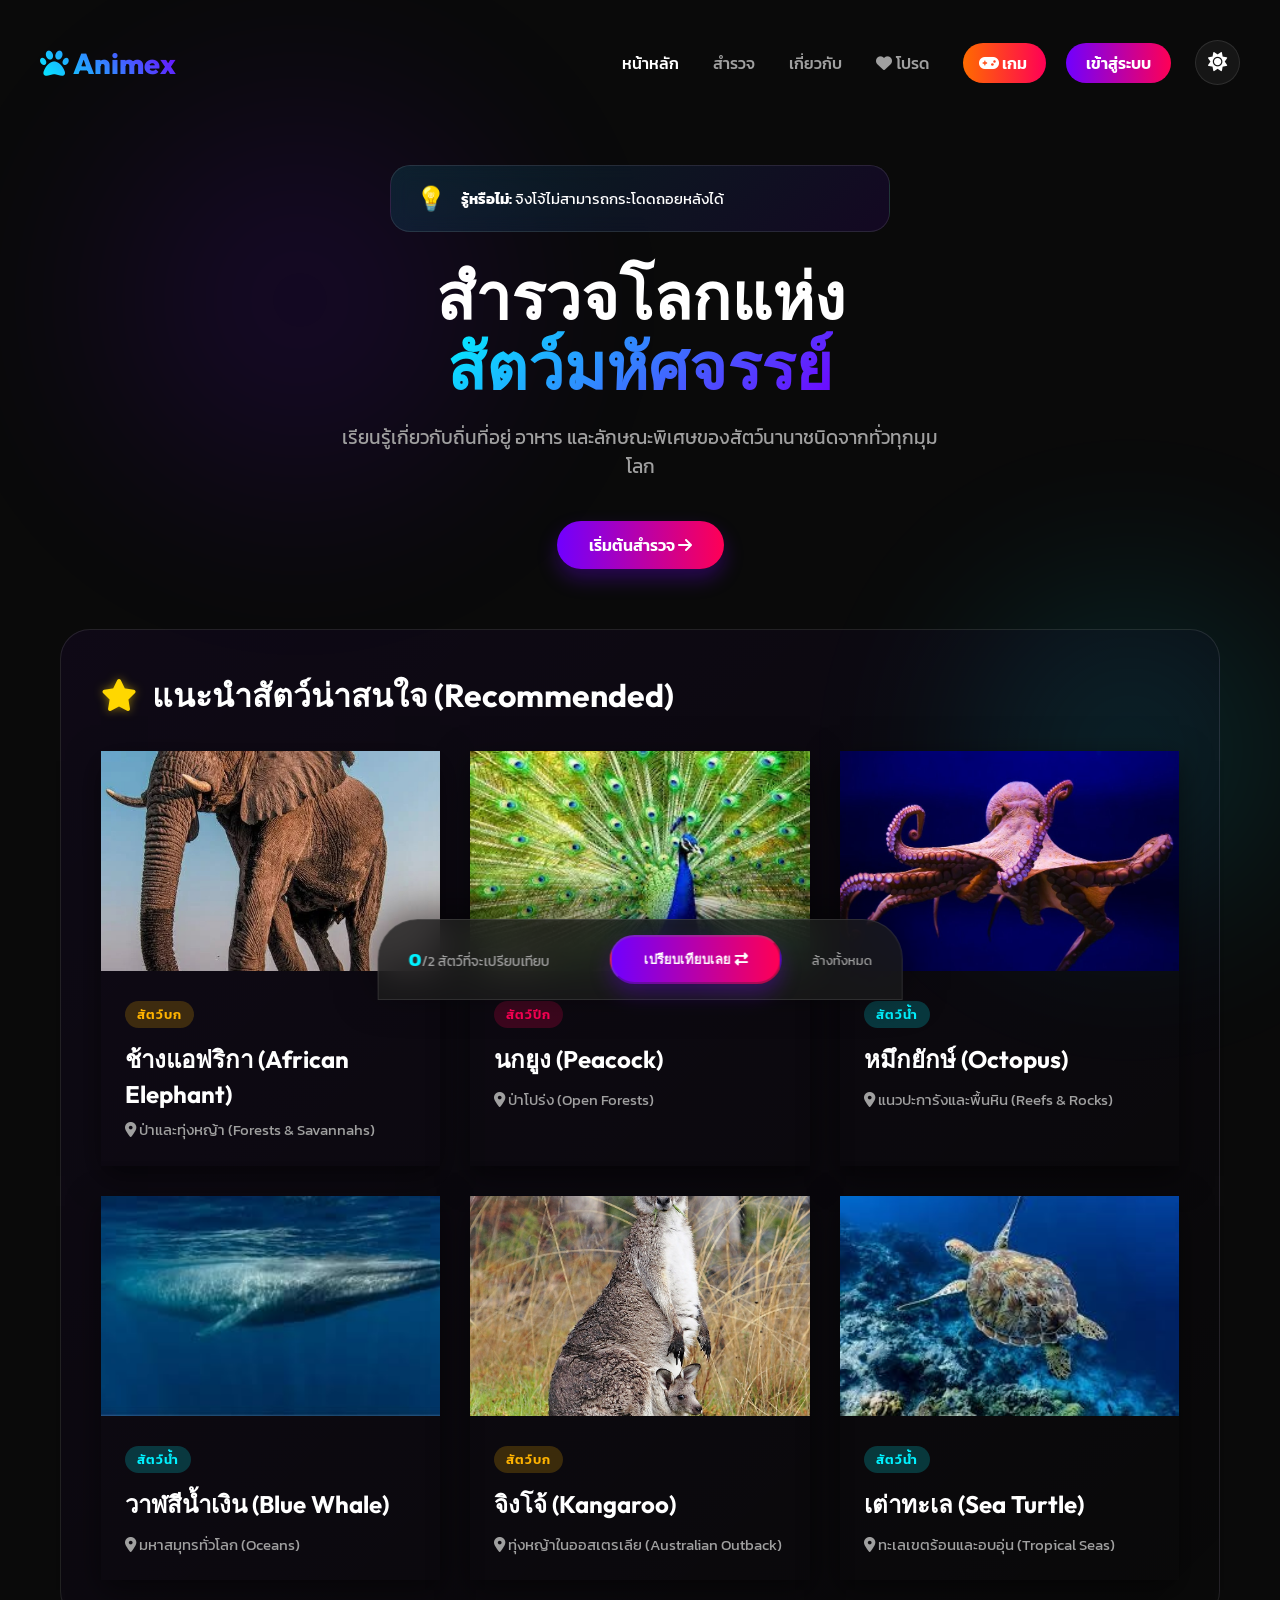
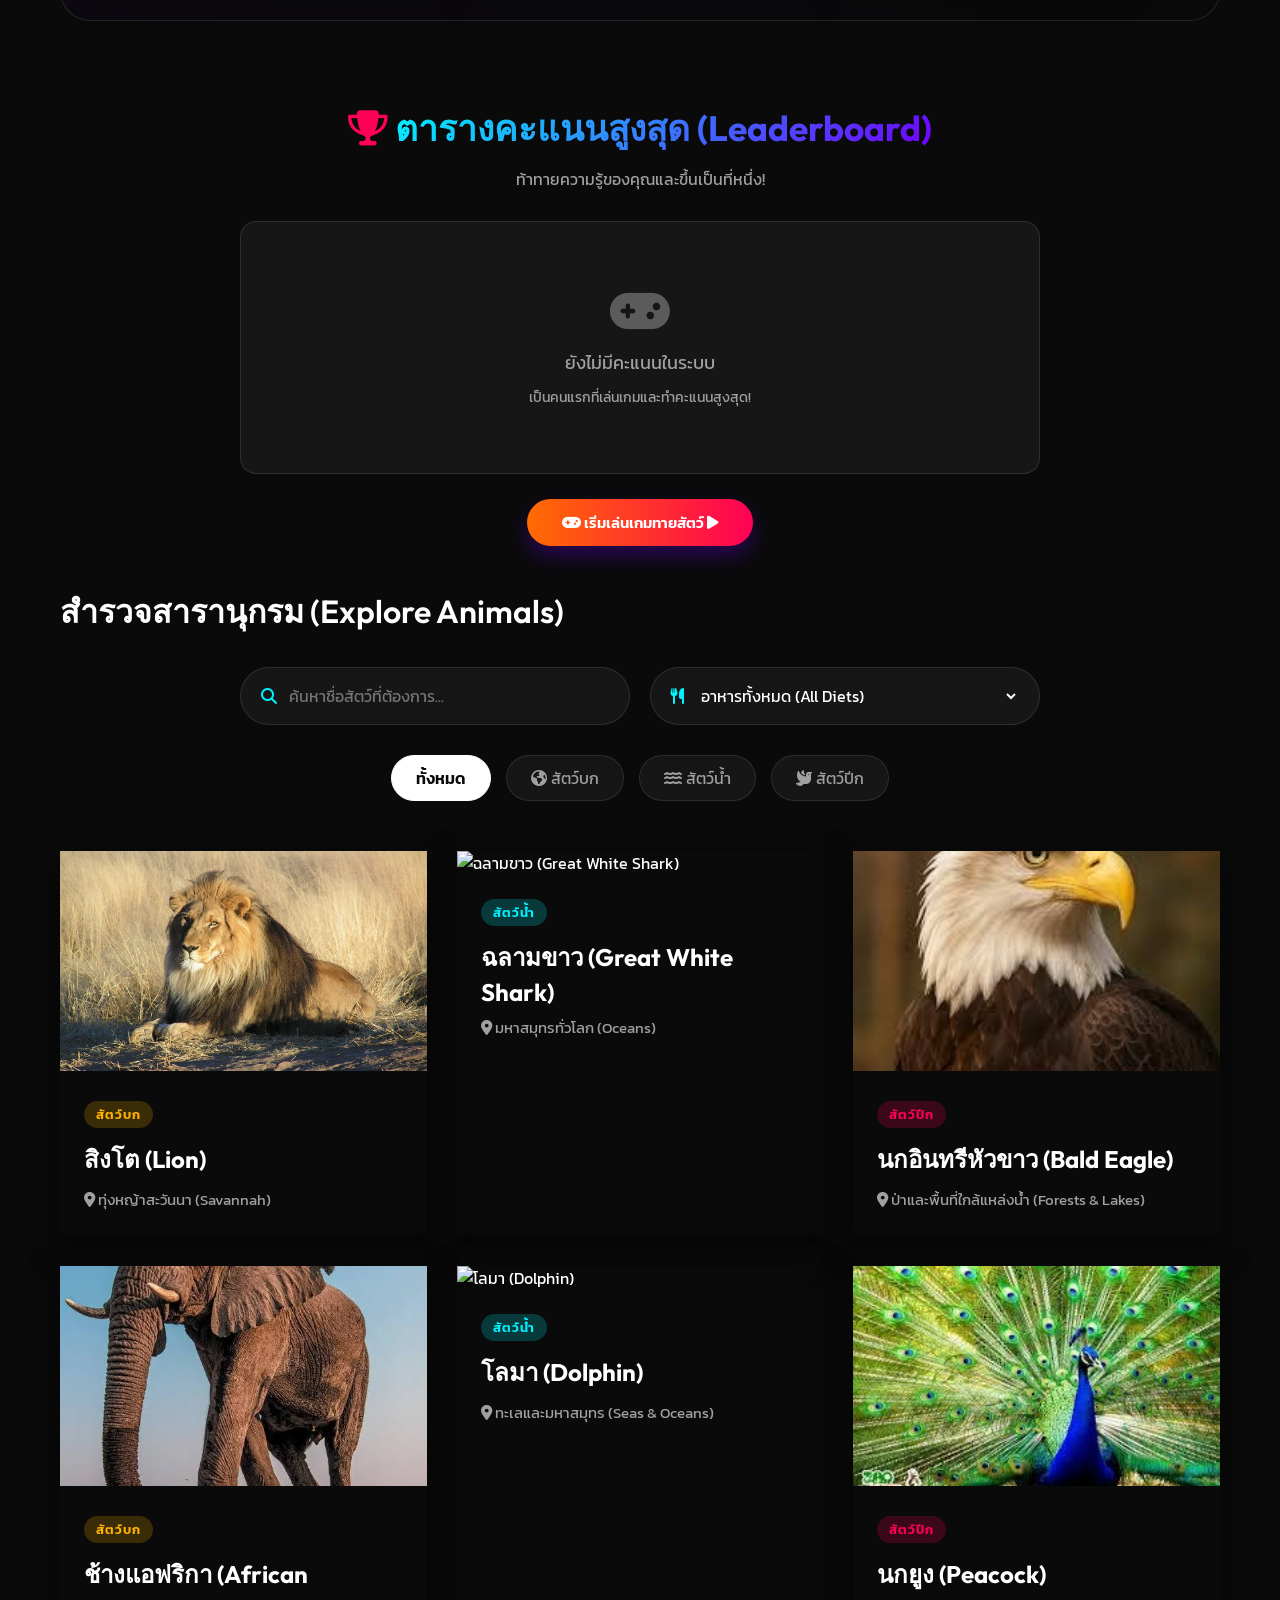
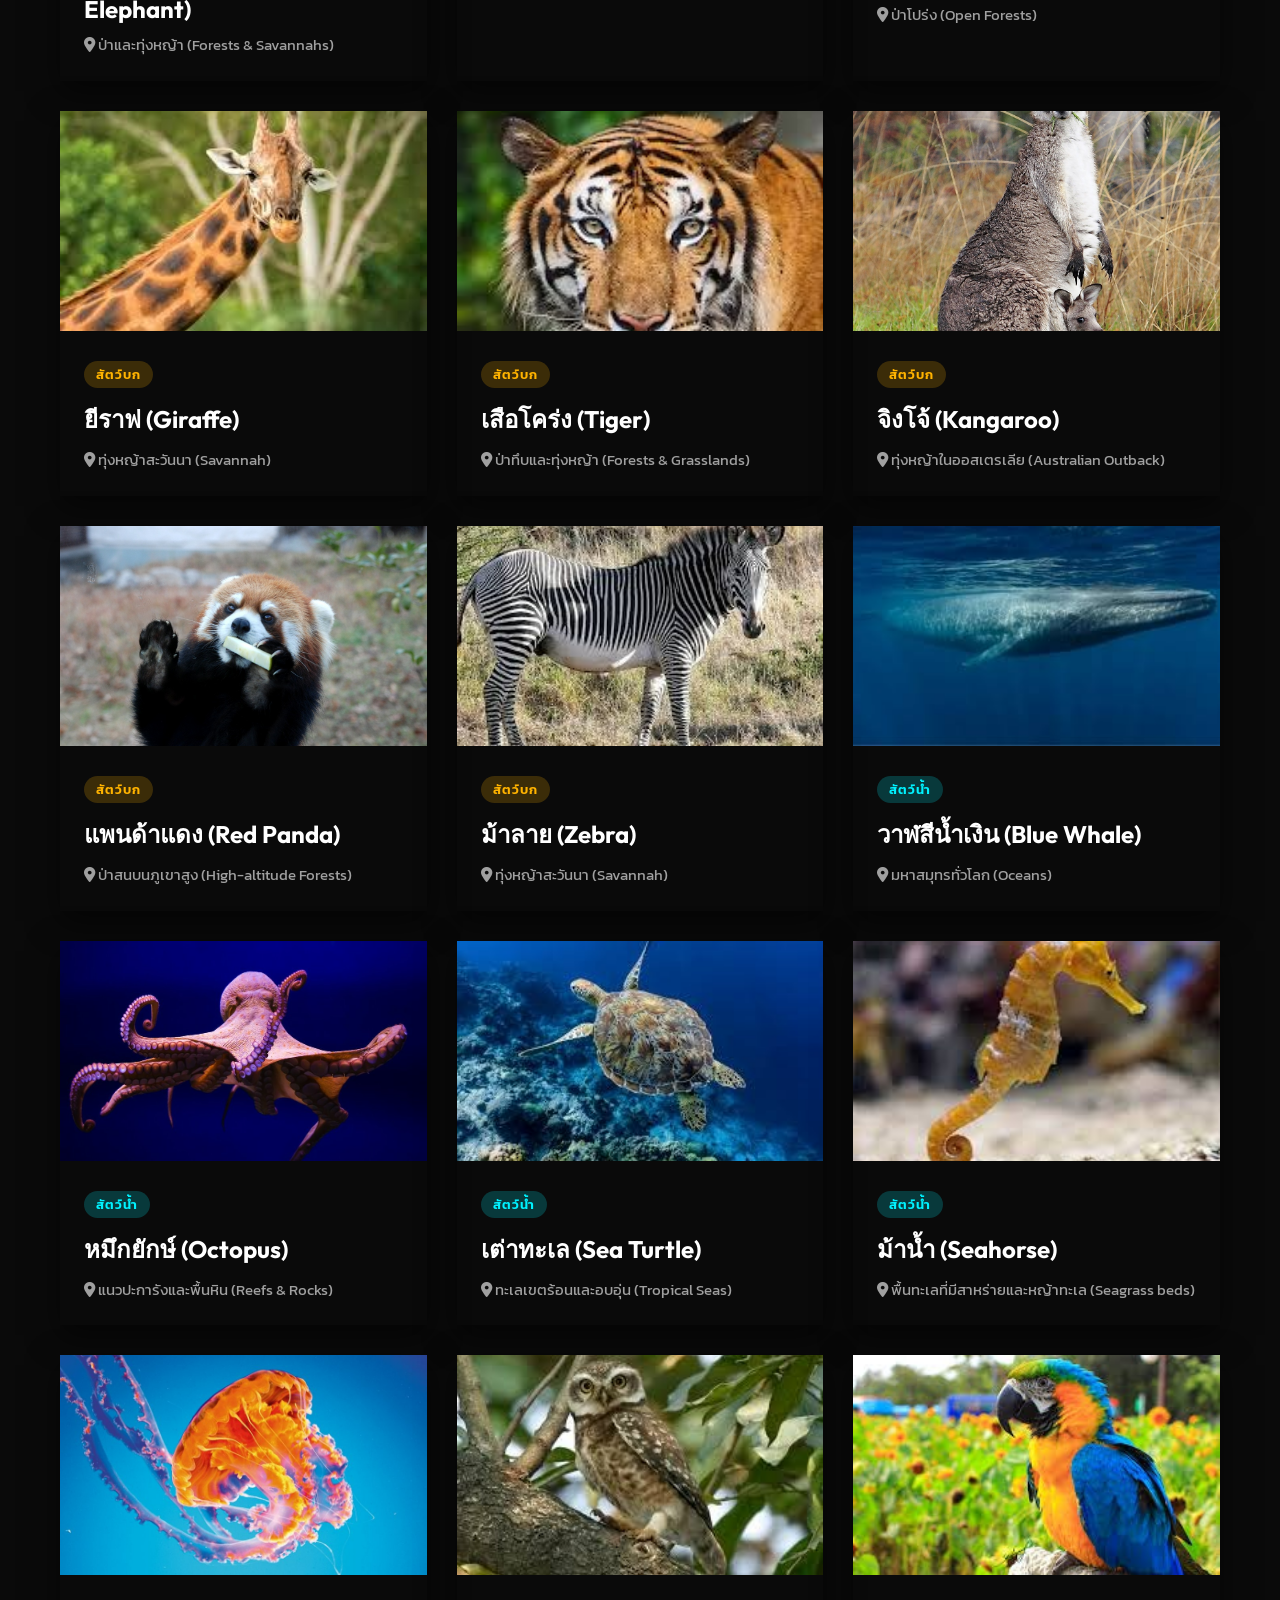
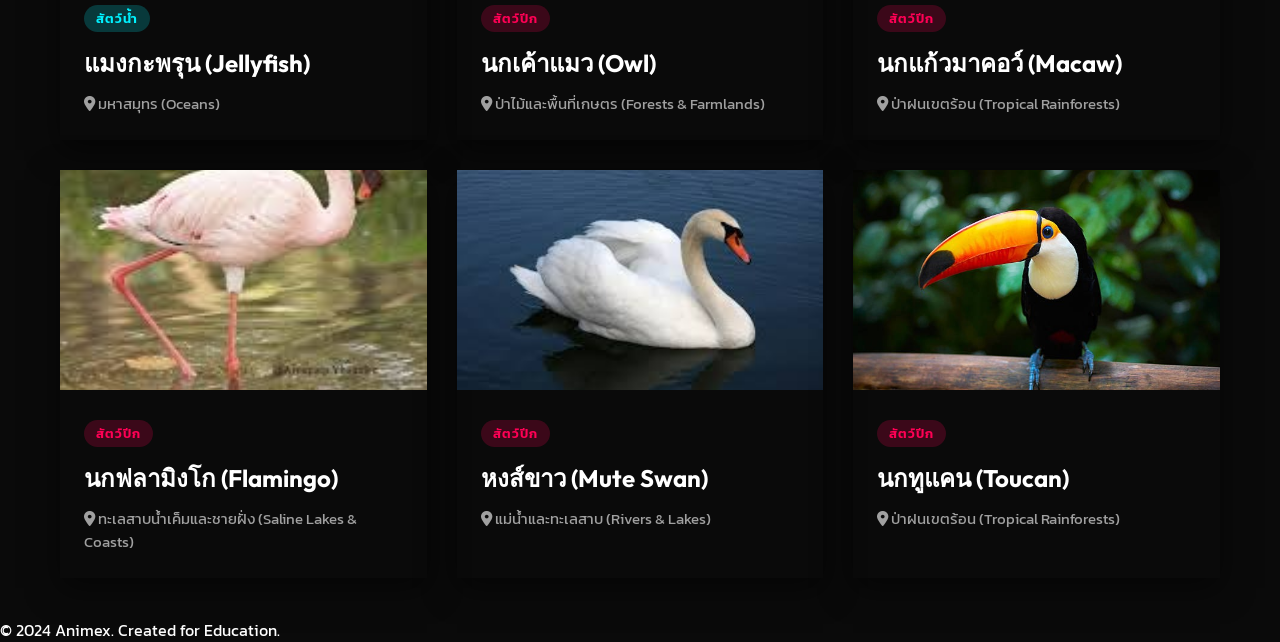
==== index.html @ 2621d6d7 "Relocate leaderboard section to top for better visibility" ====
<!DOCTYPE html>
<html lang="th">

<head>
    <meta charset="UTF-8">
    <meta name="viewport" content="width=device-width, initial-scale=1.0">
    <title>World of Animals | สารานุกรมสัตว์โลก</title>
    <meta name="description" content="Discover the amazing world of animals. Explore land, water, and air creatures.">

    <!-- Google Fonts -->
    <link rel="preconnect" href="https://fonts.googleapis.com">
    <link rel="preconnect" href="https://fonts.gstatic.com" crossorigin>
    <link
        href="https://fonts.googleapis.com/css2?family=Kanit:wght@300;400;600;700&family=Outfit:wght@300;400;600;800&display=swap"
        rel="stylesheet">

    <!-- Icons -->
    <link rel="stylesheet" href="https://cdnjs.cloudflare.com/ajax/libs/font-awesome/6.4.0/css/all.min.css">

    <link rel="stylesheet" href="styles.css">
</head>

<body>
    <div class="background-glob"></div>
    <div class="background-glob-2"></div>

    <header class="main-header">
        <nav class="navbar">
            <div class="logo">
                <i class="fa-solid fa-paw"></i> Animex
            </div>
            <div class="nav-links">
                <a href="#" class="active">หน้าหลัก</a>
                <a href="#explore">สำรวจ</a>
                <a href="about.html">เกี่ยวกับ</a>
                <a href="favorites.html" style="position: relative;">
                    <i class="fa-solid fa-heart"></i> โปรด
                    <span id="favoritesCount" class="favorites-badge" style="display: none;">0</span>
                </a>
                <a href="game.html"
                    style="padding: 8px 16px; background: linear-gradient(90deg, #ff6b00, #ff0055); border-radius: 20px; color: white; font-weight: 600;">
                    <i class="fa-solid fa-gamepad"></i> เกม
                </a>
                <span id="userGreeting" style="color: var(--primary); margin-left: 20px; display: none;"></span>
                <a href="login.html" id="authButton"
                    style="margin-left: 20px; padding: 8px 20px; background: linear-gradient(90deg, var(--secondary), var(--accent)); border-radius: 20px; color: white; font-weight: 600;">เข้าสู่ระบบ</a>
                <button id="themeToggle" class="theme-toggle">
                    <i class="fa-solid fa-moon"></i>
                </button>
            </div>
        </nav>

        <div id="funFact" class="fun-fact-card fadeInUp" style="animation-delay: 1.2s;">
            <!-- Fun fact injected by JS -->
        </div>

        <div class="hero">
            <h1>สำรวจโลกแห่ง<br><span class="gradient-text">สัตว์มหัศจรรย์</span></h1>
            <p>เรียนรู้เกี่ยวกับถิ่นที่อยู่ อาหาร และลักษณะพิเศษของสัตว์นานาชนิดจากทั่วทุกมุมโลก</p>
            <a href="#explore" class="btn-primary">เริ่มต้นสำรวจ <i class="fa-solid fa-arrow-right"></i></a>
        </div>
    </header>

    <main id="explore" class="container">
        <section class="recommended-section">
            <h2 class="section-title"><i class="fa-solid fa-star"></i> แนะนำสัตว์น่าสนใจ (Recommended)</h2>
            <div class="animals-grid" id="recommendedGrid">
                <!-- Recommended animals injected here by JS -->
            </div>
        </section>

        <!-- Leaderboard Section -->
        <section class="leaderboard-section" style="max-width: 1200px; margin: 40px auto; padding: 0 20px;">
            <div style="text-align: center; margin-bottom: 30px;">
                <h2 style="font-family: var(--font-heading); font-size: 2.2rem; margin-bottom: 10px;">
                    <i class="fa-solid fa-trophy" style="color: var(--accent);"></i>
                    <span class="gradient-text"> ตารางคะแนนสูงสุด (Leaderboard)</span>
                </h2>
                <p style="color: var(--text-muted); font-size: 1rem;">ท้าทายความรู้ของคุณและขึ้นเป็นที่หนึ่ง!</p>
            </div>

            <div id="homeLeaderboard"
                style="background: var(--bg-card); border: var(--glass-border); border-radius: var(--radius); padding: 25px; max-width: 800px; margin: 0 auto;">
                <!-- Leaderboard will be injected here -->
            </div>

            <div style="text-align: center; margin-top: 25px;">
                <a href="game.html" class="btn-primary"
                    style="display: inline-block; padding: 12px 35px; background: linear-gradient(90deg, #ff6b00, #ff0055); border-radius: 30px; color: white; font-weight: 600; text-decoration: none; transition: var(--transition); font-size: 0.95rem;">
                    <i class="fa-solid fa-gamepad"></i> เริ่มเล่นเกมทายสัตว์ <i class="fa-solid fa-play"></i>
                </a>
            </div>
        </section>

        <section class="filters">
            <h2 class="section-title">สำรวจสารานุกรม (Explore Animals)</h2>

            <div class="search-wrap">
                <div class="search-box">
                    <i class="fa-solid fa-magnifying-glass"></i>
                    <input type="text" id="searchInput" placeholder="ค้นหาชื่อสัตว์ที่ต้องการ...">
                </div>
                <div class="filter-select">
                    <i class="fa-solid fa-utensils"></i>
                    <select id="dietFilter">
                        <option value="all">อาหารทั้งหมด (All Diets)</option>
                        <option value="carnivore">สัตว์กินเนื้อ (Carnivore)</option>
                        <option value="herbivore">สัตว์กินพืช (Herbivore)</option>
                        <option value="omnivore">สัตว์กินพืชและสัตว์ (Omnivore)</option>
                    </select>
                </div>
            </div>

            <div class="filter-buttons">
                <button class="filter-btn active" data-filter="all">ทั้งหมด</button>
                <button class="filter-btn" data-filter="land"><i class="fa-solid fa-earth-americas"></i>
                    สัตว์บก</button>
                <button class="filter-btn" data-filter="water"><i class="fa-solid fa-water"></i> สัตว์น้ำ</button>
                <button class="filter-btn" data-filter="poultry"><i class="fa-solid fa-dove"></i> สัตว์ปีก</button>
            </div>
        </section>

        <section class="animals-grid" id="animalsGrid">
            <!-- Animal cards will be injected here by JS -->
        </section>


    </main>

    <!-- Modal -->
    <div id="animalModal" class="modal">
        <div class="modal-content">
            <span class="close-modal">&times;</span>
            <div class="modal-body" id="modalBody">
                <!-- Modal content injected by JS -->
            </div>
        </div>
    </div>

    <!-- Comparison Dock -->
    <div id="compareDock" class="compare-dock">
        <div class="compare-info">
            <span id="compareCount">0</span>/2 สัตว์ที่จะเปรียบเทียบ
        </div>
        <div id="compareSlots" class="compare-slots">
            <!-- Slots injected by JS -->
        </div>
        <button id="startCompareBtn" class="btn-primary" disabled>
            เปรียบเทียบเลย <i class="fa-solid fa-right-left"></i>
        </button>
        <button id="clearCompareBtn" class="btn-text">ล้างทั้งหมด</button>
    </div>



    <footer class="main-footer">
        <p>&copy; 2024 Animex. Created for Education.</p>
    </footer>

    <script src="auth.js"></script>
    <script src="favorites.js"></script>
    <script src="script.js"></script>
    <script>
        // Check authentication status and update UI
        document.addEventListener('DOMContentLoaded', () => {
            const currentUser = localStorage.getItem('currentUser');
            const userGreeting = document.getElementById('userGreeting');
            const authButton = document.getElementById('authButton');

            if (currentUser) {
                const user = JSON.parse(currentUser);
                userGreeting.textContent = `สวัสดี, ${user.name}`;
                userGreeting.style.display = 'inline';
                authButton.textContent = 'ออกจากระบบ';
                authButton.href = '#';
                authButton.onclick = (e) => {
                    e.preventDefault();
                    logout();
                };
            }
        });

        // Load and display leaderboard
        function loadHomeLeaderboard() {
            const leaderboard = document.getElementById('homeLeaderboard');
            const allScores = JSON.parse(localStorage.getItem('gameScores') || '{}');

            // Flatten all scores
            const flatScores = [];
            Object.keys(allScores).forEach(email => {
                allScores[email].forEach(scoreData => {
                    flatScores.push({
                        email: email,
                        name: email.split('@')[0],
                        ...scoreData
                    });
                });
            });

            // Sort by score
            flatScores.sort((a, b) => b.score - a.score);

            // Display top 5
            if (flatScores.length === 0) {
                leaderboard.innerHTML = `
                    <div style="text-align: center; padding: 40px; color: var(--text-muted);">
                        <i class="fa-solid fa-gamepad" style="font-size: 3rem; margin-bottom: 15px; opacity: 0.5;"></i>
                        <p style="font-size: 1.1rem;">ยังไม่มีคะแนนในระบบ</p>
                        <p style="font-size: 0.9rem; margin-top: 10px;">เป็นคนแรกที่เล่นเกมและทำคะแนนสูงสุด!</p>
                    </div>
                `;
            } else {
                leaderboard.innerHTML = flatScores.slice(0, 5).map((entry, index) => {
                    const medal = index === 0 ? '🥇' : index === 1 ? '🥈' : index === 2 ? '🥉' : '';
                    const rankColor = index === 0 ? 'var(--accent)' : index === 1 ? 'var(--primary)' : index === 2 ? 'var(--secondary)' : 'var(--text-muted)';

                    return `
                        <div style="display: flex; justify-content: space-between; align-items: center; padding: 20px; border-bottom: 1px solid rgba(255, 255, 255, 0.1); transition: var(--transition);" 
                             onmouseover="this.style.background='rgba(255,255,255,0.05)'" 
                             onmouseout="this.style.background='transparent'">
                            <div style="display: flex; align-items: center; gap: 20px; flex: 1;">
                                <span style="font-size: 1.5rem; font-weight: 700; color: ${rankColor}; min-width: 50px; font-family: var(--font-heading);">
                                    ${medal} #${index + 1}
                                </span>
                                <div style="flex: 1;">
                                    <div style="font-size: 1.1rem; font-weight: 600; color: var(--text-main);">
                                        ${entry.name}
                                    </div>
                                    <div style="font-size: 0.85rem; color: var(--text-muted); margin-top: 3px;">
                                        ${new Date(entry.date).toLocaleDateString('th-TH', { year: 'numeric', month: 'short', day: 'numeric' })}
                                    </div>
                                </div>
                            </div>
                            <div style="font-size: 1.5rem; font-weight: 700; color: var(--accent); font-family: var(--font-heading);">
                                ${entry.score.toLocaleString()}
                            </div>
                        </div>
                    `;
                }).join('');
            }
        }

        // Load leaderboard on page load
        document.addEventListener('DOMContentLoaded', loadHomeLeaderboard);
    </script>
</body>

</html>
---- styles.css ----
:root {
    /* Dark Theme (Default) */
    --primary: #00f2ff;
    --secondary: #7000ff;
    --accent: #ff0055;
    --bg-dark: #0a0a0a;
    --bg-card: rgba(255, 255, 255, 0.05);
    --bg-modal: #1a1a1a;
    --text-main: #ffffff;
    --text-muted: #a0a0a0;
    --font-heading: 'Outfit', sans-serif;
    --font-body: 'Kanit', sans-serif;
    --glass-border: 1px solid rgba(255, 255, 255, 0.1);
    --radius: 16px;
    --transition: all 0.3s cubic-bezier(0.4, 0, 0.2, 1);
    --shadow: 0 10px 30px rgba(0, 0, 0, 0.5);
    --gradient-title: linear-gradient(90deg, #ffffff, #aaaaaa);
}

[data-theme="light"] {
    --bg-dark: #f0f2f5;
    --bg-card: #ffffff;
    --bg-modal: #ffffff;
    --text-main: #1a1a1a;
    --text-muted: #5f6368;
    --glass-border: 1px solid rgba(0, 0, 0, 0.1);
    --gradient-title: linear-gradient(90deg, #1a1a1a, #555);
}

* {
    margin: 0;
    padding: 0;
    box-sizing: border-box;
}

body {
    background-color: var(--bg-dark);
    color: var(--text-main);
    font-family: var(--font-body);
    overflow-x: hidden;
    min-height: 100vh;
}

/* Background Effects */
.background-glob,
.background-glob-2 {
    position: fixed;
    width: 600px;
    height: 600px;
    background: radial-gradient(circle, var(--secondary) 0%, transparent 70%);
    opacity: 0.15;
    filter: blur(80px);
    z-index: -1;
    border-radius: 50%;
    animation: drift 20s infinite alternate;
}

.background-glob-2 {
    background: radial-gradient(circle, var(--primary) 0%, transparent 70%);
    bottom: -100px;
    right: -100px;
    width: 500px;
    height: 500px;
    animation-delay: -10s;
}

@keyframes drift {
    0% {
        transform: translate(0, 0);
    }

    100% {
        transform: translate(50px, 50px);
    }
}

/* Layout */
.container {
    max-width: 1200px;
    margin: 0 auto;
    padding: 40px 20px;
}

/* Header */
.main-header {
    padding: 20px 40px;
    text-align: center;
}

.navbar {
    display: flex;
    justify-content: space-between;
    align-items: center;
    padding: 20px 0;
    margin-bottom: 60px;
}

.logo {
    font-family: var(--font-heading);
    font-size: 1.8rem;
    font-weight: 800;
    background: linear-gradient(45deg, var(--primary), var(--secondary));
    background-clip: text;
    -webkit-background-clip: text;
    -webkit-text-fill-color: transparent;
}

.nav-links a {
    color: var(--text-muted);
    text-decoration: none;
    margin-left: 30px;
    font-weight: 500;
    transition: var(--transition);
}

.nav-links a:hover,
.nav-links a.active {
    color: var(--text-main);
}

.theme-toggle {
    background: var(--bg-card);
    border: var(--glass-border);
    color: var(--text-main);
    width: 45px;
    height: 45px;
    border-radius: 50%;
    cursor: pointer;
    margin-left: 20px;
    transition: var(--transition);
    display: inline-flex;
    align-items: center;
    justify-content: center;
    font-size: 1.2rem;
}

.theme-toggle:hover {
    transform: rotate(30deg) scale(1.1);
    background: rgba(255, 255, 255, 0.1);
}

/* Fun Fact Card */
.fun-fact-card {
    max-width: 500px;
    margin: 0 auto 30px;
    background: linear-gradient(135deg, rgba(0, 242, 255, 0.1), rgba(112, 0, 255, 0.1));
    border: var(--glass-border);
    padding: 15px 25px;
    border-radius: 20px;
    font-size: 0.95rem;
    color: var(--text-main);
    display: flex;
    align-items: center;
    gap: 15px;
    backdrop-filter: blur(10px);
}

.fun-fact-card::before {
    content: '💡';
    font-size: 1.5rem;
}

.hero h1 {
    font-family: var(--font-heading);
    font-size: 4rem;
    line-height: 1.1;
    margin-bottom: 20px;
}

.gradient-text {
    background: linear-gradient(135deg, var(--primary), var(--secondary));
    background-clip: text;
    -webkit-background-clip: text;
    -webkit-text-fill-color: transparent;
}

.hero p {
    font-size: 1.2rem;
    color: var(--text-muted);
    max-width: 600px;
    margin: 0 auto 40px;
}

.btn-primary {
    display: inline-block;
    padding: 12px 32px;
    background: linear-gradient(90deg, var(--secondary), var(--accent));
    color: white;
    text-decoration: none;
    border-radius: 30px;
    font-weight: 600;
    transition: var(--transition);
    box-shadow: 0 10px 20px rgba(112, 0, 255, 0.3);
}

.btn-primary:hover {
    transform: translateY(-3px);
    box-shadow: 0 15px 30px rgba(112, 0, 255, 0.5);
}

/* Filters */
.filters {
    margin-bottom: 50px;
    text-align: center;
}

.filters h2 {
    font-family: var(--font-heading);
    margin-bottom: 30px;
    font-weight: 600;
}

.filter-buttons {
    display: flex;
    justify-content: center;
    gap: 15px;
    flex-wrap: wrap;
}

/* Search and Advanced Filters */
.search-wrap {
    display: flex;
    gap: 20px;
    max-width: 800px;
    margin: 0 auto 30px;
    flex-wrap: wrap;
}

.search-box,
.filter-select {
    flex: 1;
    min-width: 250px;
    background: var(--bg-card);
    border: var(--glass-border);
    border-radius: 30px;
    padding: 5px 20px;
    display: flex;
    align-items: center;
    gap: 12px;
    transition: var(--transition);
}

.search-box:focus-within,
.filter-select:focus-within {
    border-color: var(--primary);
    box-shadow: 0 0 15px rgba(0, 242, 255, 0.2);
}

.search-box input,
.filter-select select {
    background: transparent;
    border: none;
    color: var(--text-main);
    padding: 10px 0;
    width: 100%;
    font-family: var(--font-body);
    font-size: 1rem;
    outline: none;
}

.filter-select select option {
    background: var(--bg-dark);
    color: var(--text-main);
}

.search-box i,
.filter-select i {
    color: var(--primary);
}

.filter-btn {
    background: var(--bg-card);
    border: var(--glass-border);
    color: var(--text-muted);
    padding: 10px 24px;
    border-radius: 30px;
    cursor: pointer;
    font-family: var(--font-body);
    font-size: 1rem;
    transition: var(--transition);
    backdrop-filter: blur(10px);
}

.filter-btn:hover {
    background: rgba(255, 255, 255, 0.1);
    color: var(--text-main);
}

.filter-btn.active {
    background: var(--text-main);
    color: var(--bg-dark);
    border-color: var(--text-main);
    font-weight: 600;
}

/* Recommended Section */
.recommended-section {
    margin-bottom: 80px;
    padding: 40px;
    background: linear-gradient(135deg, rgba(112, 0, 255, 0.05), transparent);
    border-radius: 30px;
    border: var(--glass-border);
}

.section-title {
    font-family: var(--font-heading);
    font-size: 2rem;
    margin-bottom: 30px;
    display: flex;
    align-items: center;
    gap: 15px;
}

.section-title i {
    color: #ffd700;
    text-shadow: 0 0 10px rgba(255, 215, 0, 0.5);
}

/* Grid */
.animals-grid {
    display: grid;
    grid-template-columns: repeat(auto-fill, minmax(300px, 1fr));
    gap: 30px;
}

.animal-card {
    box-shadow: var(--shadow);
    opacity: 0;
    transform: translateY(30px);
    transition: var(--transition), opacity 0.6s ease, transform 0.6s ease;
}

.animal-card.visible,
.section-title.visible,
.filters.visible,
.recommended-section.visible {
    opacity: 1;
    transform: translateY(0);
}

.animal-card:hover {
    transform: translateY(-10px);
    border-color: rgba(255, 255, 255, 0.3);
    box-shadow: 0 20px 40px rgba(0, 0, 0, 0.4);
}

.card-image {
    height: 220px;
    width: 100%;
    object-fit: cover;
    transition: var(--transition);
}

.animal-card:hover .card-image {
    transform: scale(1.05);
}

.card-actions {
    position: absolute;
    top: 15px;
    right: 15px;
    display: flex;
    flex-direction: column;
    gap: 10px;
    z-index: 5;
    opacity: 0;
    transform: translateX(10px);
    transition: var(--transition);
}

.animal-card:hover .card-actions {
    opacity: 1;
    transform: translateX(0);
}

.action-btn {
    width: 35px;
    height: 35px;
    border-radius: 50%;
    background: rgba(0, 0, 0, 0.6);
    backdrop-filter: blur(5px);
    border: 1px solid rgba(255, 255, 255, 0.2);
    color: white;
    display: flex;
    align-items: center;
    justify-content: center;
    cursor: pointer;
    transition: var(--transition);
}

.action-btn:hover {
    background: var(--primary);
    transform: scale(1.1);
}

.action-btn.active {
    background: var(--accent);
    border-color: var(--accent);
}

.favorite-btn.active {
    background: #ff0055;
    border-color: #ff0055;
    animation: heartBeat 0.3s ease;
}

@keyframes heartBeat {

    0%,
    100% {
        transform: scale(1);
    }

    50% {
        transform: scale(1.2);
    }
}


.card-info {
    padding: 24px;
}

.card-badge {
    display: inline-block;
    padding: 4px 12px;
    border-radius: 20px;
    font-size: 0.8rem;
    text-transform: uppercase;
    letter-spacing: 1px;
    margin-bottom: 12px;
    font-weight: 600;
}

.badge-land {
    background: rgba(255, 179, 0, 0.2);
    color: #ffb300;
}

.badge-water {
    background: rgba(0, 242, 255, 0.2);
    color: #00f2ff;
}

.badge-poultry {
    background: rgba(255, 0, 85, 0.2);
    color: #ff0055;
}

.card-info h3 {
    font-family: var(--font-heading);
    font-size: 1.5rem;
    margin-bottom: 10px;
}

.card-info p {
    color: var(--text-muted);
    font-size: 0.95rem;
    line-height: 1.5;
}

/* Modal */
.modal {
    display: none;
    position: fixed;
    top: 0;
    left: 0;
    width: 100%;
    height: 100%;
    background: rgba(0, 0, 0, 0.8);
    z-index: 1000;
    justify-content: center;
    align-items: center;
    backdrop-filter: blur(5px);
    opacity: 0;
    transition: opacity 0.3s;
}

.modal.show {
    display: flex;
    opacity: 1;
}

.modal-content {
    background: var(--bg-modal);
    width: 90%;
    max-width: 800px;
    border-radius: 24px;
    border: var(--glass-border);
    position: relative;
    overflow: hidden;
    transform: scale(0.9);
    transition: transform 0.3s cubic-bezier(0.18, 0.89, 0.32, 1.28);
    box-shadow: 0 50px 100px rgba(0, 0, 0, 0.5);
}

.modal.show .modal-content {
    transform: scale(1);
}

.close-modal {
    position: absolute;
    top: 20px;
    right: 20px;
    color: white;
    font-size: 2rem;
    cursor: pointer;
    z-index: 10;
    background: rgba(0, 0, 0, 0.5);
    width: 40px;
    height: 40px;
    border-radius: 50%;
    display: flex;
    justify-content: center;
    align-items: center;
    transition: var(--transition);
}

.close-modal:hover {
    background: var(--accent);
}

.modal-body {
    display: flex;
    flex-wrap: wrap;
}

.modal-img {
    flex: 1;
    min-width: 300px;
    height: 400px;
    object-fit: cover;
}

.modal-details {
    flex: 1;
    min-width: 300px;
    padding: 40px;
    display: flex;
    flex-direction: column;
    justify-content: center;
}

.modal-details h2 {
    font-family: var(--font-heading);
    font-size: 2.5rem;
    margin-bottom: 15px;
    background: var(--gradient-title);
    background-clip: text;
    -webkit-background-clip: text;
    -webkit-text-fill-color: transparent;
}

.detail-row {
    margin-bottom: 20px;
    border-bottom: 1px solid rgba(255, 255, 255, 0.1);
    padding-bottom: 10px;
}

.detail-row span.label {
    display: block;
    font-size: 0.8rem;
    text-transform: uppercase;
    color: var(--text-muted);
    margin-bottom: 5px;
    letter-spacing: 1px;
}

.detail-row span.value {
    font-size: 1.1rem;
    color: var(--text-main);
}

.detail-row .stat-box .value {
    font-size: 1rem;
    color: var(--text-main);
}

/* Favorites Badge */
.favorites-badge {
    position: absolute;
    top: -8px;
    right: -8px;
    background: var(--accent);
    color: white;
    font-size: 0.7rem;
    font-weight: 700;
    padding: 2px 6px;
    border-radius: 10px;
    min-width: 18px;
    text-align: center;
    animation: pulse 2s infinite;
}

@keyframes pulse {

    0%,
    100% {
        transform: scale(1);
    }

    50% {
        transform: scale(1.1);
    }
}

@media (max-width: 768px) {
    .hero h1 {
        font-size: 2.5rem;
    }

    .hero p {
        font-size: 1rem;
    }

    .filters {
        flex-direction: column;
        gap: 15px;
    }

    .animals-grid {
        grid-template-columns: 1fr;
    }

    .modal-content {
        width: 95%;
        padding: 20px;
    }

    .modal-body {
        flex-direction: column;
    }

    .modal-img {
        max-width: 100%;
    }

    .compare-container {
        flex-direction: column;
    }

    .compare-item {
        width: 100%;
    }

    /* Leaderboard responsive */
    .leaderboard-section {
        padding: 0 15px !important;
        margin: 40px auto !important;
    }

    #homeLeaderboard>div {
        padding: 15px !important;
    }

    #homeLeaderboard>div>div:first-child {
        flex-direction: column !important;
        gap: 10px !important;
    }

    #homeLeaderboard span[style*="font-size: 1.5rem"] {
        font-size: 1.2rem !important;
    }
}

/* About Section */
.about-section {
    margin-top: 80px;
    padding: 60px;
    background: var(--bg-card);
    border-radius: 24px;
    border: var(--glass-border);
    backdrop-filter: blur(10px);
    text-align: center;
    position: relative;
    overflow: hidden;
    box-shadow: var(--shadow);
}

.about-section::before {
    content: '';
    position: absolute;
    top: 0;
    left: 0;
    width: 100%;
    height: 4px;
    background: linear-gradient(90deg, var(--primary), var(--secondary), var(--accent));
}

.about-content h2 {
    font-family: var(--font-heading);
    font-size: 2.5rem;
    margin-bottom: 30px;
    background: var(--gradient-title);
    background-clip: text;
    -webkit-background-clip: text;
    -webkit-text-fill-color: transparent;
}

.highlight-text {
    font-size: 1.5rem;
    color: var(--primary);
    font-weight: 600;
    margin-bottom: 25px;
}

.about-content p {
    color: var(--text-muted);
    line-height: 1.8;
    font-size: 1.1rem;
    max-width: 800px;
    margin: 0 auto 20px;
}

.about-content p strong {
    color: var(--text-main);
}

.mission-tags {
    display: flex;
    justify-content: center;
    gap: 20px;
    margin-top: 40px;
    flex-wrap: wrap;
}

.mission-tags span {
    background: rgba(255, 255, 255, 0.05);
    padding: 10px 20px;
    border-radius: 30px;
    color: var(--text-main);
    font-size: 0.9rem;
    border: 1px solid rgba(255, 255, 255, 0.1);
    display: flex;
    align-items: center;
    gap: 10px;
}

.mission-tags span i {
    color: var(--secondary);
}

/* Comparison Dock */
.compare-dock {
    position: fixed;
    bottom: -100px;
    left: 50%;
    transform: translateX(-50%);
    background: rgba(26, 26, 26, 0.82);
    backdrop-filter: blur(20px);
    border: var(--glass-border);
    padding: 15px 30px;
    border-radius: 40px 40px 0 0;
    display: flex;
    align-items: center;
    gap: 30px;
    z-index: 900;
    transition: bottom 0.5s cubic-bezier(0.18, 0.89, 0.32, 1.28);
    box-shadow: 0 -10px 40px rgba(0, 0, 0, 0.5);
}

.compare-dock.show {
    bottom: 0;
}

.compare-info {
    font-size: 0.9rem;
    color: var(--text-muted);
}

.compare-info span {
    color: var(--primary);
    font-weight: 700;
    font-size: 1.2rem;
}

.compare-slots {
    display: flex;
    gap: 15px;
}

.compare-slot {
    width: 60px;
    height: 60px;
    border-radius: 12px;
    background: rgba(255, 255, 255, 0.05);
    border: 2px dashed rgba(255, 255, 255, 0.1);
    overflow: hidden;
    position: relative;
}

.compare-slot img {
    width: 100%;
    height: 100%;
    object-fit: cover;
}

.remove-slot {
    position: absolute;
    top: -5px;
    right: -5px;
    background: var(--accent);
    color: white;
    border: none;
    border-radius: 50%;
    width: 20px;
    height: 20px;
    font-size: 0.7rem;
    cursor: pointer;
    z-index: 2;
}

.btn-text {
    background: none;
    border: none;
    color: var(--text-muted);
    cursor: pointer;
    font-family: var(--font-body);
}

.btn-text:hover {
    color: var(--accent);
}

/* Comparison Modal */
.compare-modal-content {
    max-width: 1000px !important;
    padding: 40px;
}

.compare-grid {
    display: grid;
    grid-template-columns: 1fr 1fr;
    gap: 40px;
    position: relative;
    margin-top: 20px;
}

.compare-grid::after {
    content: 'VS';
    position: absolute;
    top: 50%;
    left: 50%;
    transform: translate(-50%, -50%);
    background: var(--gradient-title);
    -webkit-background-clip: text;
    -webkit-text-fill-color: transparent;
    font-family: var(--font-heading);
    font-size: 3rem;
    font-weight: 800;
    opacity: 0.3;
}

.compare-item {
    text-align: center;
}

.compare-item img {
    width: 100%;
    height: 300px;
    object-fit: cover;
    border-radius: 20px;
    margin-bottom: 20px;
}

.compare-item h2 {
    font-family: var(--font-heading);
    margin-bottom: 20px;
}

.compare-stats {
    background: rgba(255, 255, 255, 0.05);
    border-radius: 15px;
    padding: 20px;
}

.stat-box {
    margin-bottom: 15px;
    padding-bottom: 10px;
    border-bottom: 1px solid rgba(255, 255, 255, 0.1);
    text-align: left;
}

.stat-box:last-child {
    border-bottom: none;
}

.stat-box .label {
    display: block;
    font-size: 0.8rem;
    color: var(--text-muted);
    margin-bottom: 5px;
}

.stat-box .value {
    color: var(--text-main);
}

@media (max-width: 768px) {
    .compare-dock {
        width: 100%;
        border-radius: 0;
        gap: 15px;
        padding: 10px;
    }

    .compare-grid {
        grid-template-columns: 1fr;
    }

    .compare-grid::after {
        display: none;
    }
}
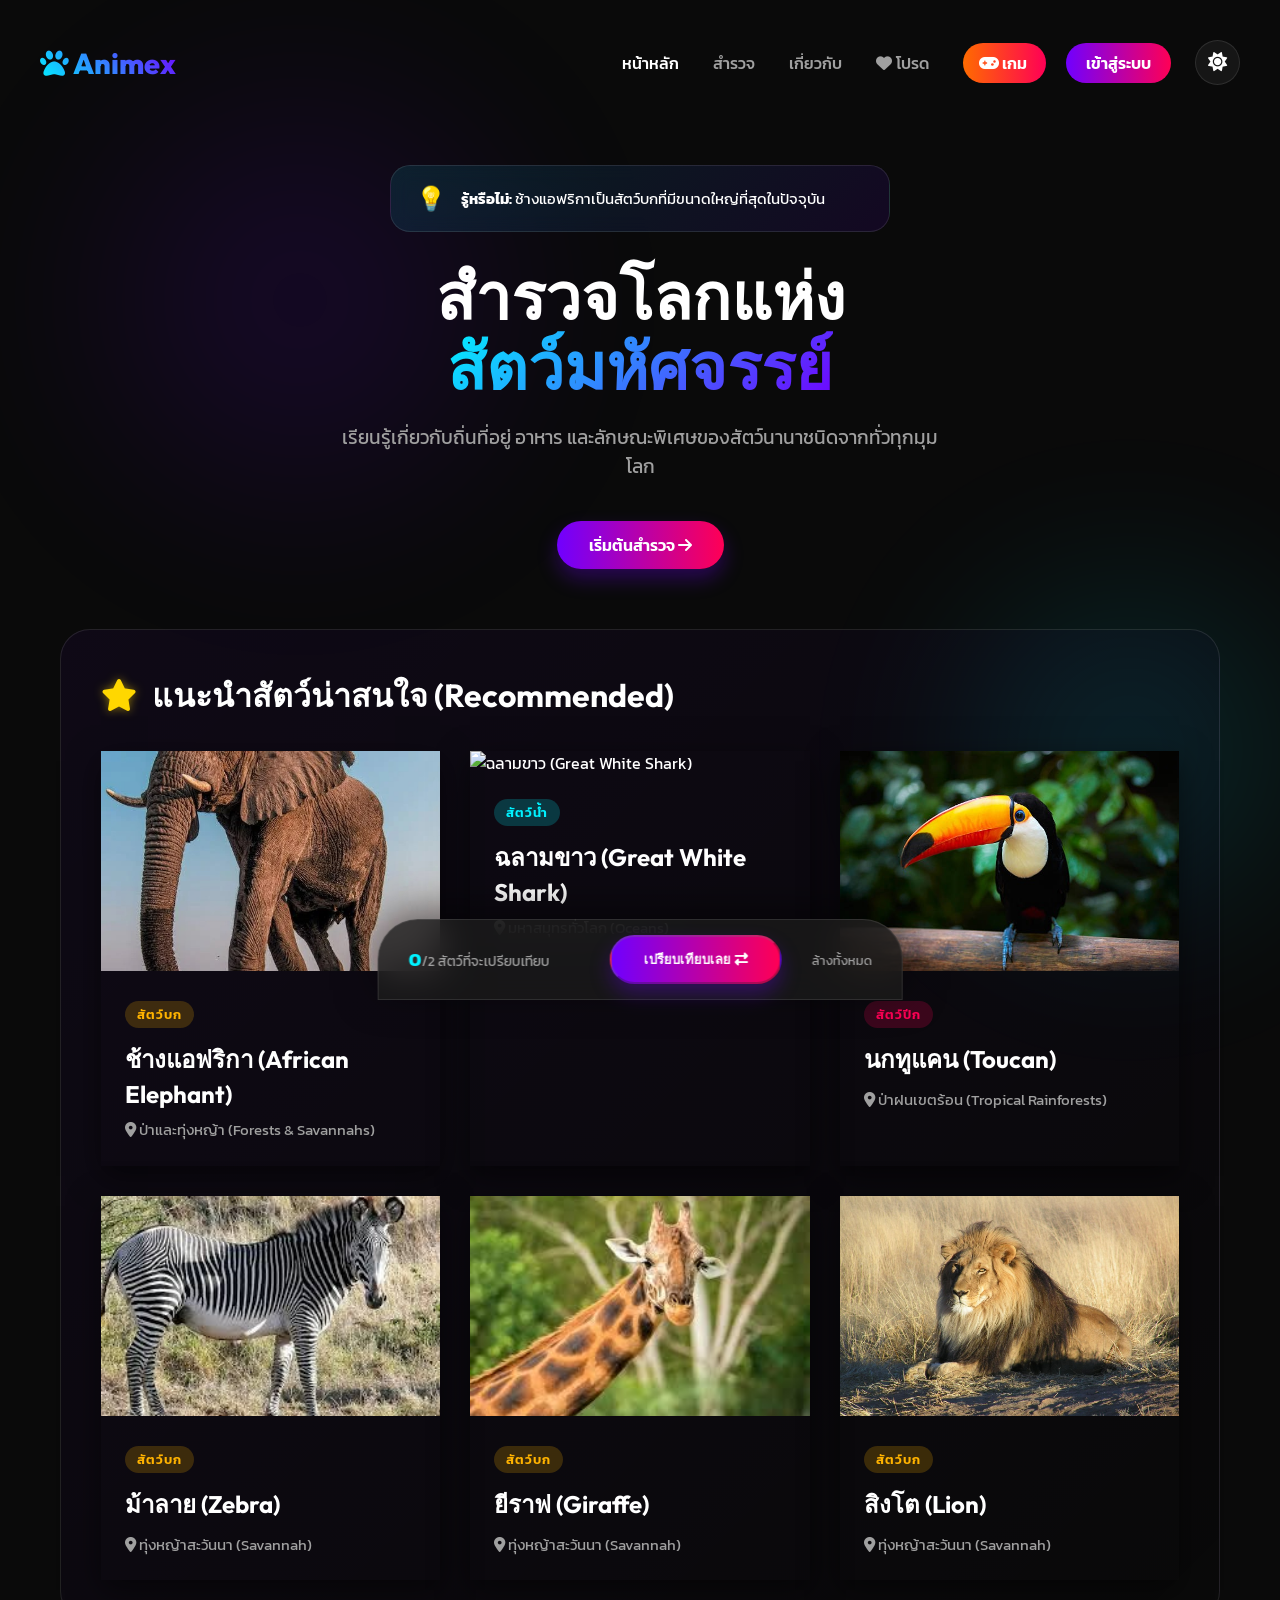
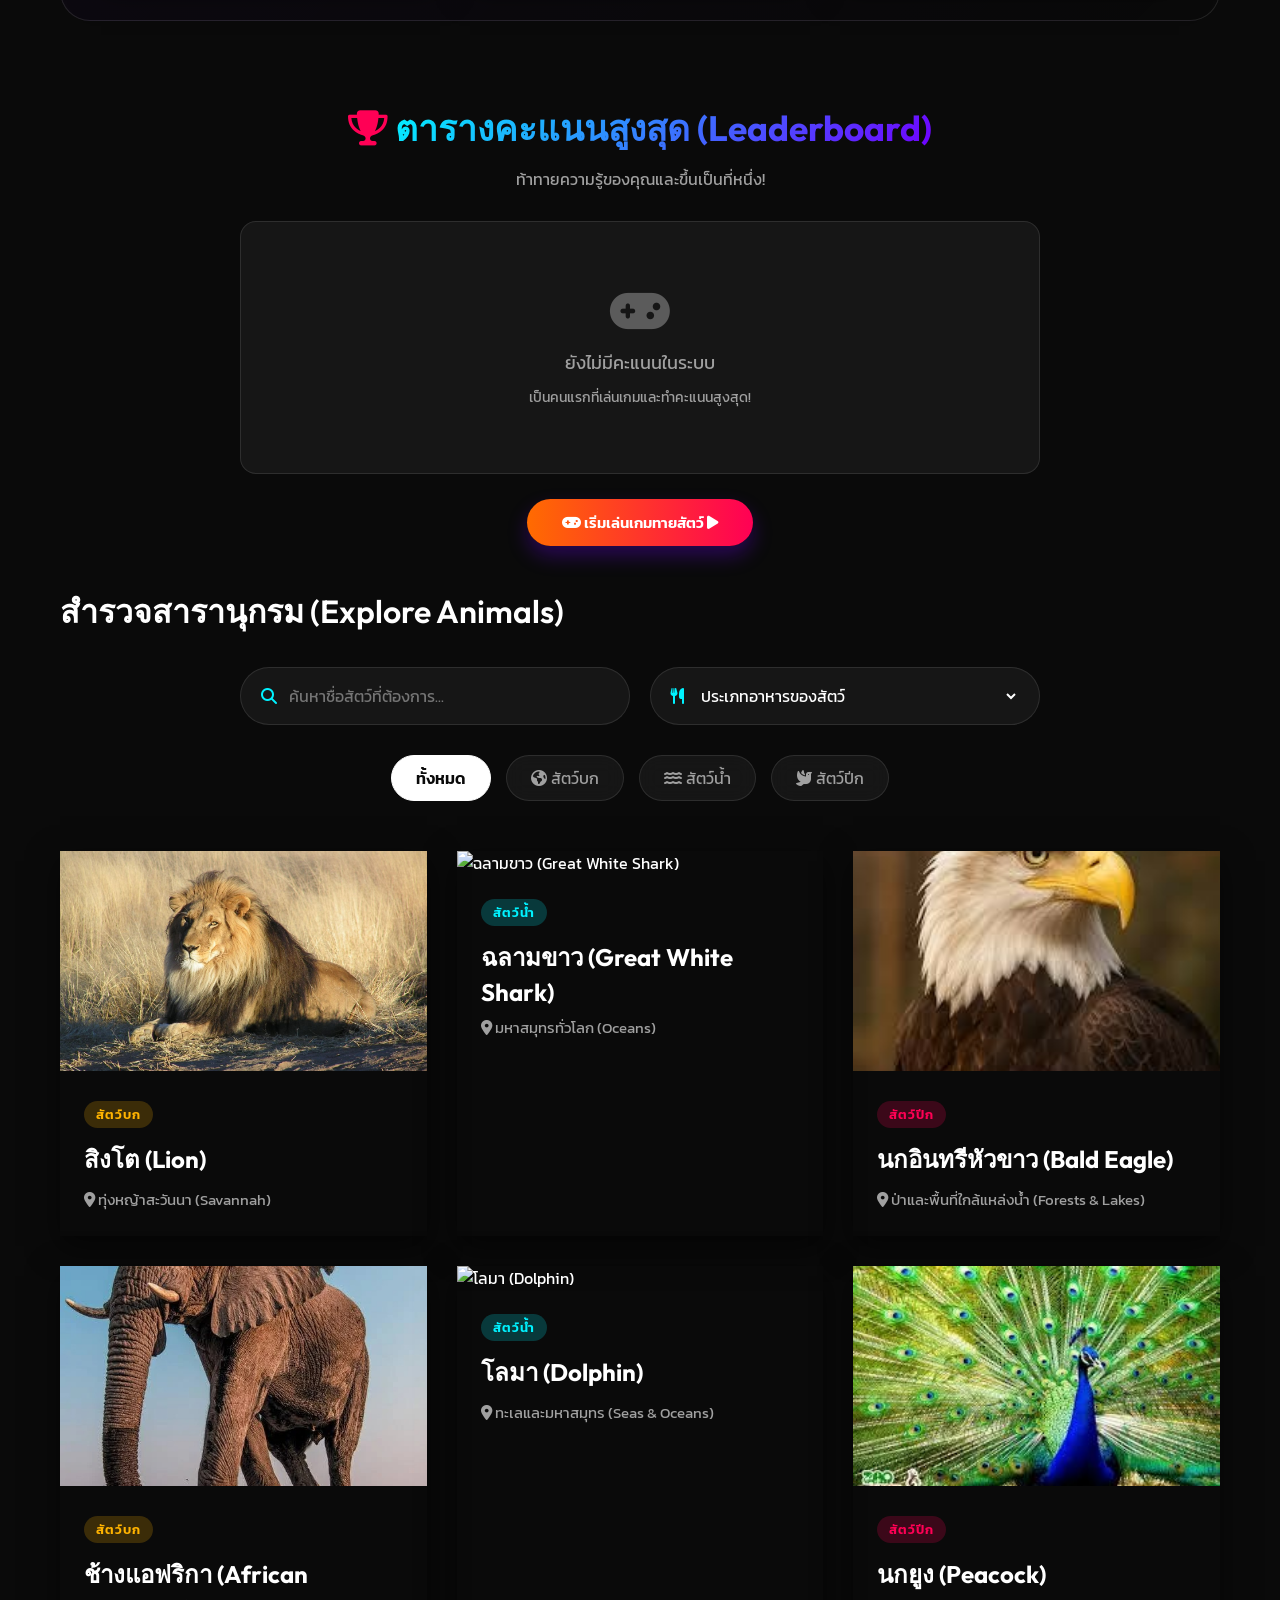
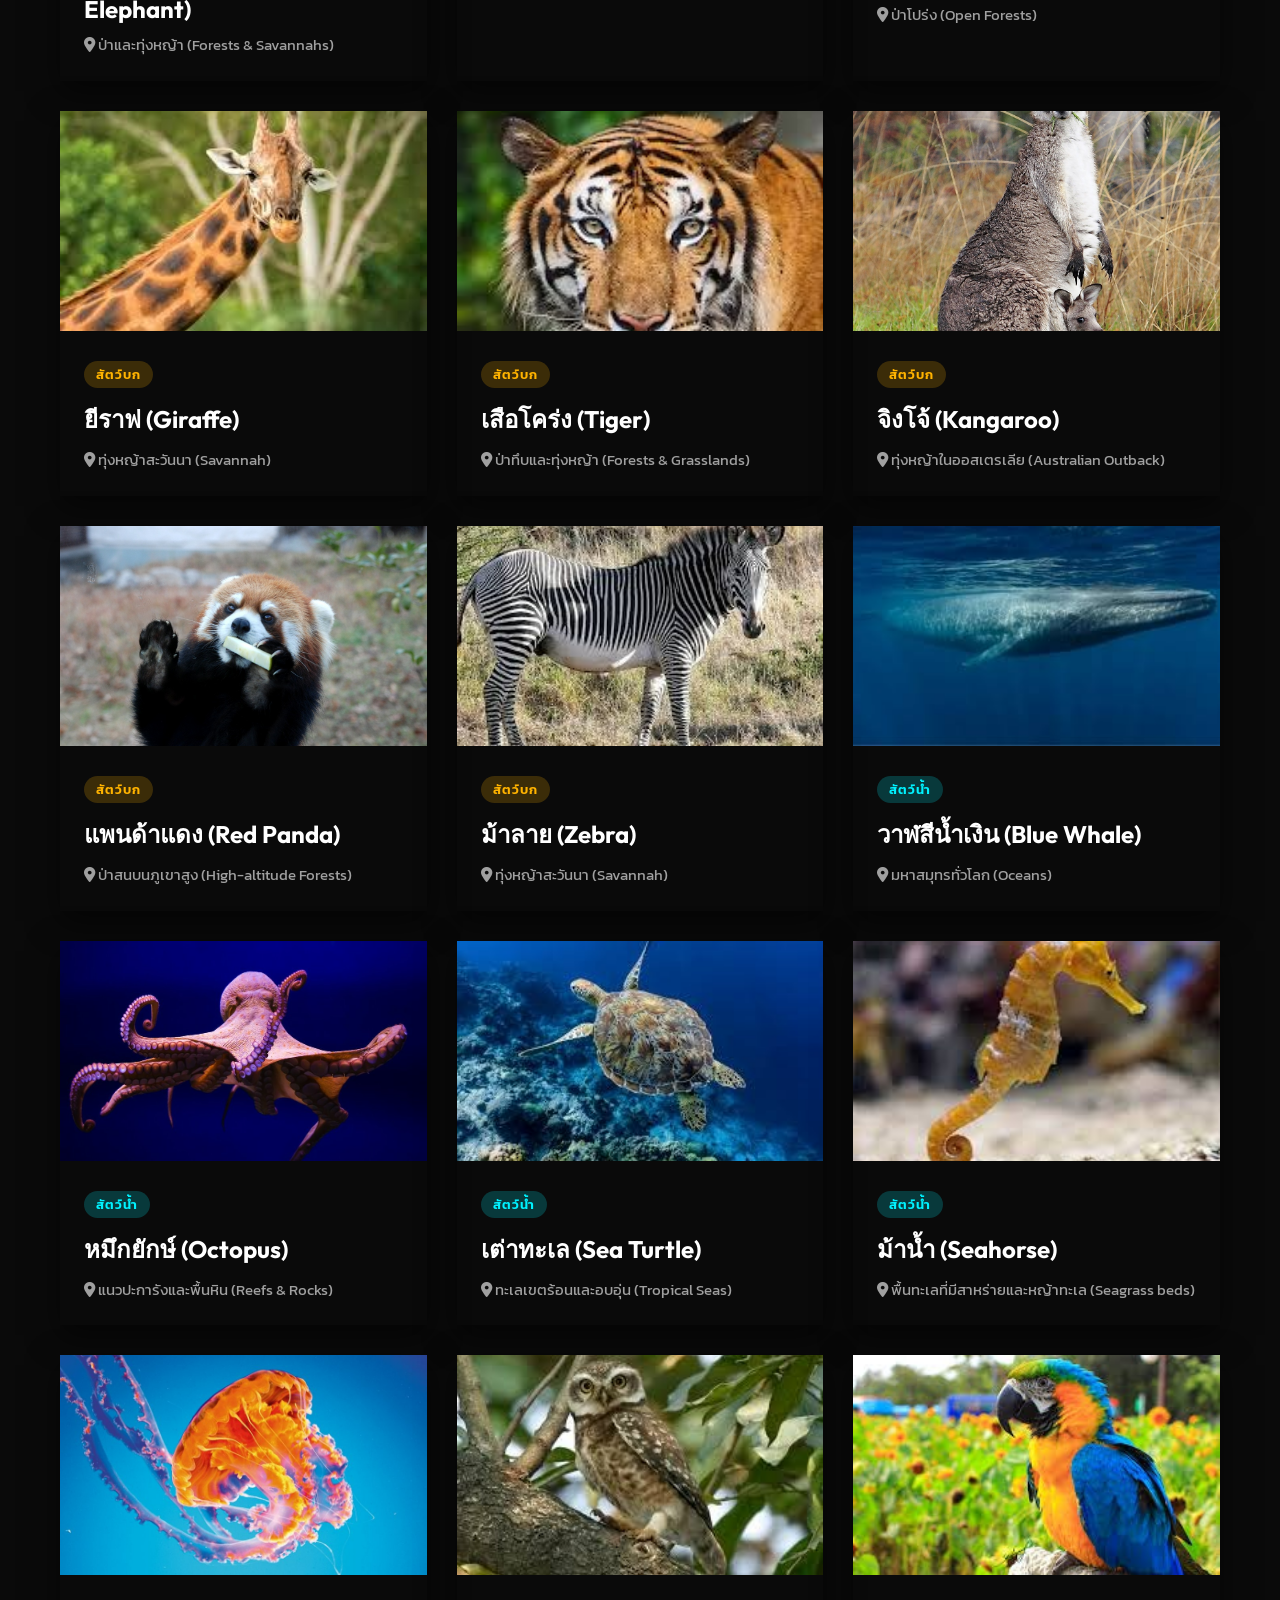
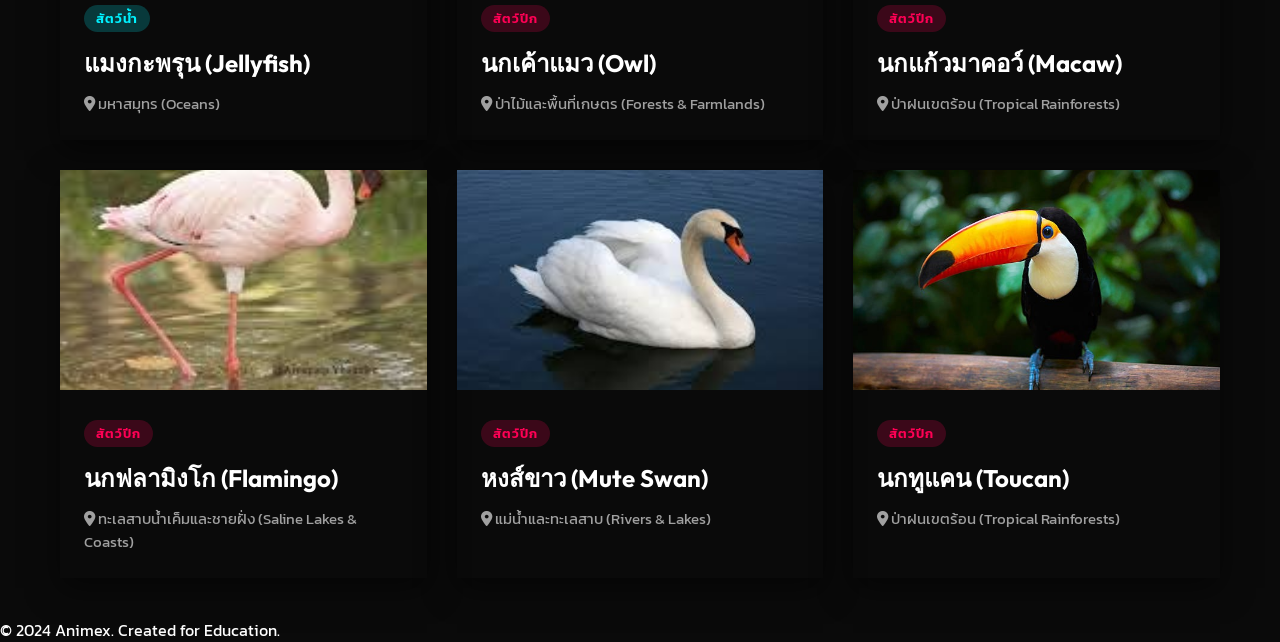
==== commit fde41aa1: "Update diet filter label to 'ประเภทอาหารของสัตว์'" ====
--- a/index.html
+++ b/index.html
@@ -103,7 +103,7 @@
                 <div class="filter-select">
                     <i class="fa-solid fa-utensils"></i>
                     <select id="dietFilter">
-                        <option value="all">อาหารทั้งหมด (All Diets)</option>
+                        <option value="all">ประเภทอาหารของสัตว์</option>
                         <option value="carnivore">สัตว์กินเนื้อ (Carnivore)</option>
                         <option value="herbivore">สัตว์กินพืช (Herbivore)</option>
                         <option value="omnivore">สัตว์กินพืชและสัตว์ (Omnivore)</option>
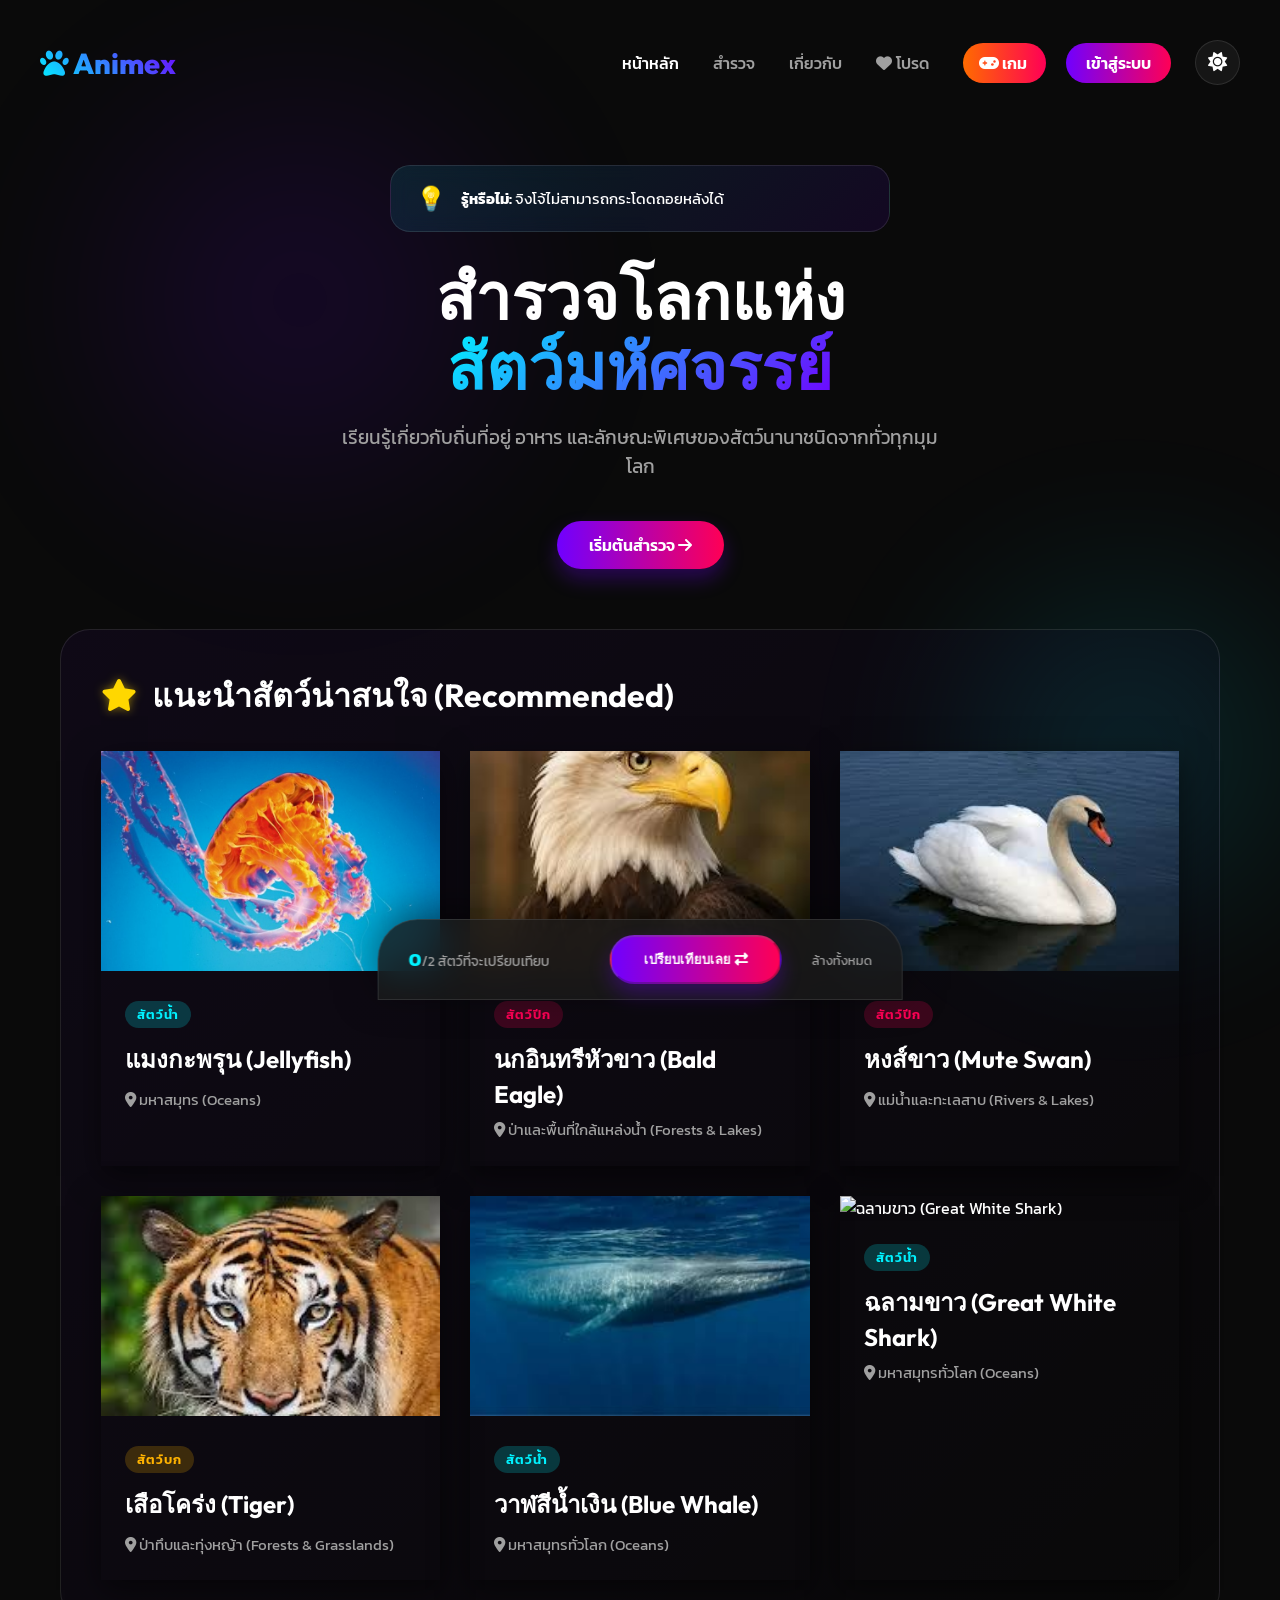
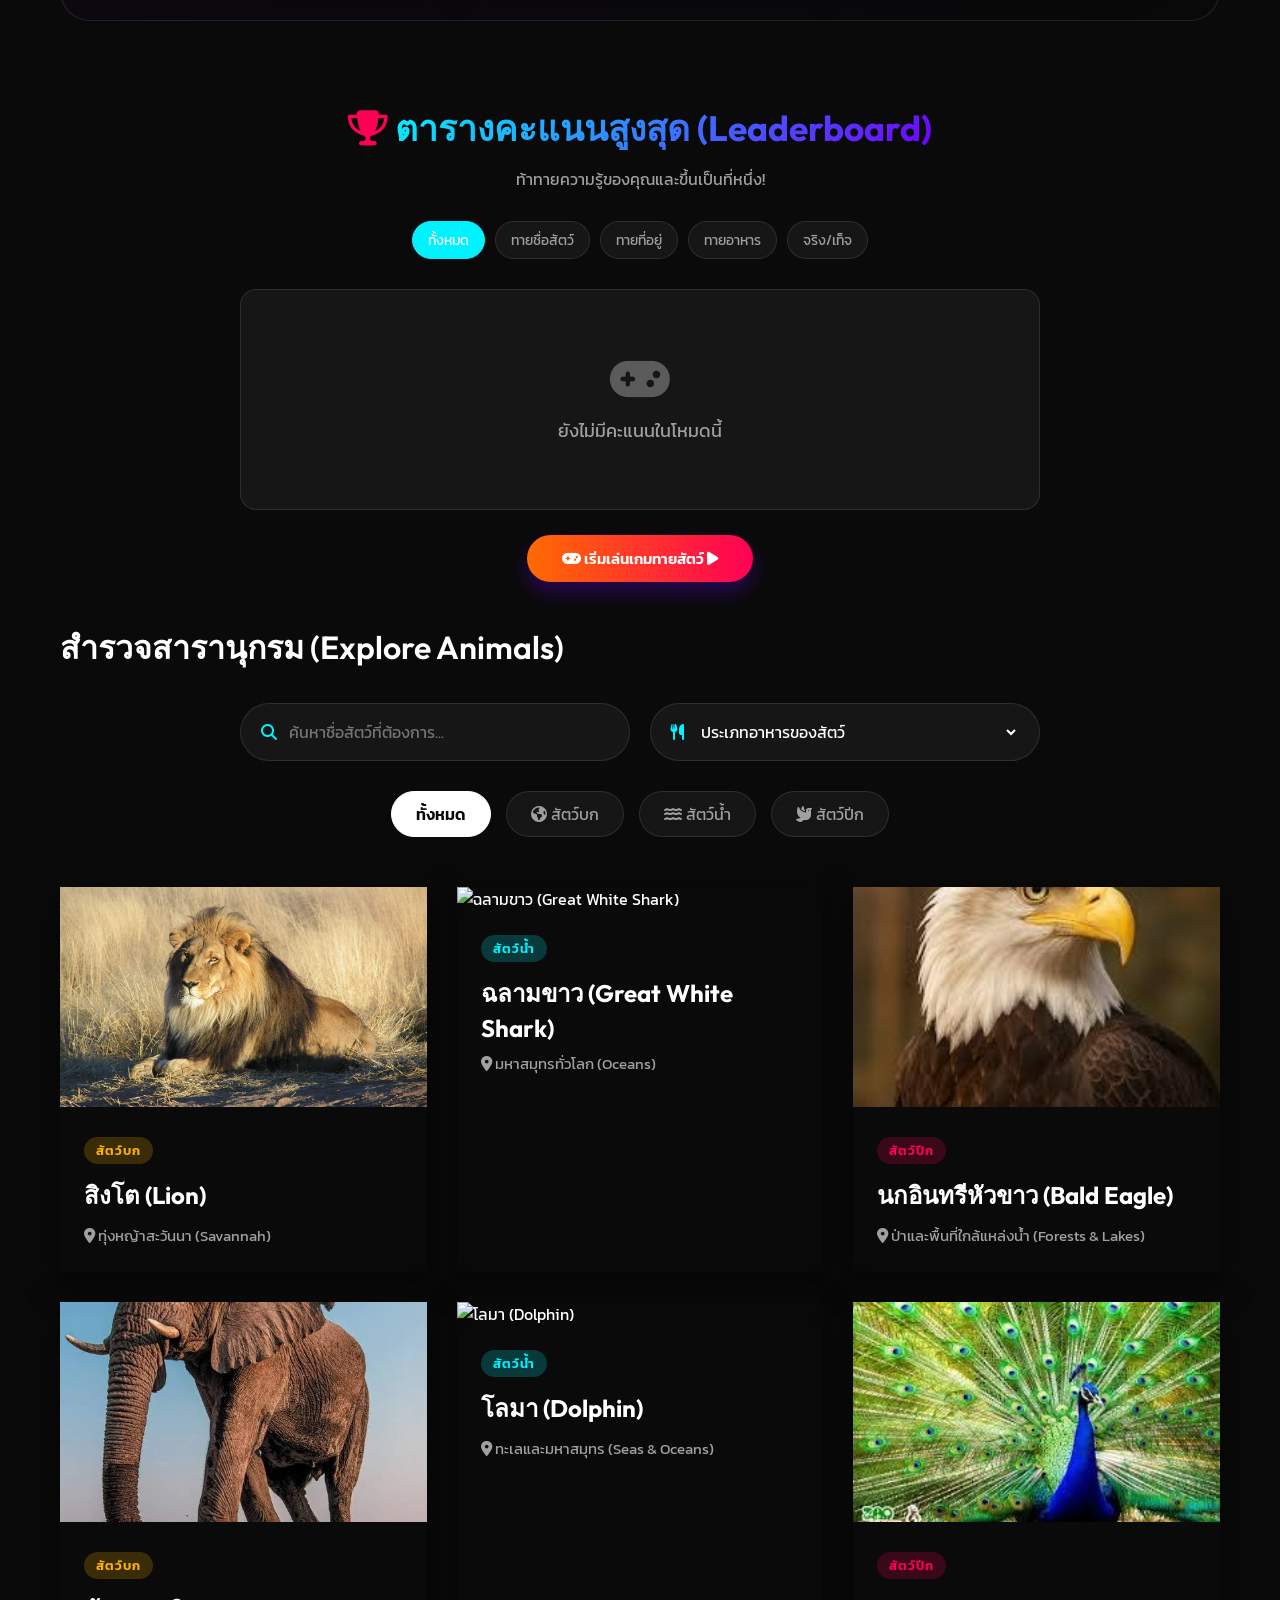
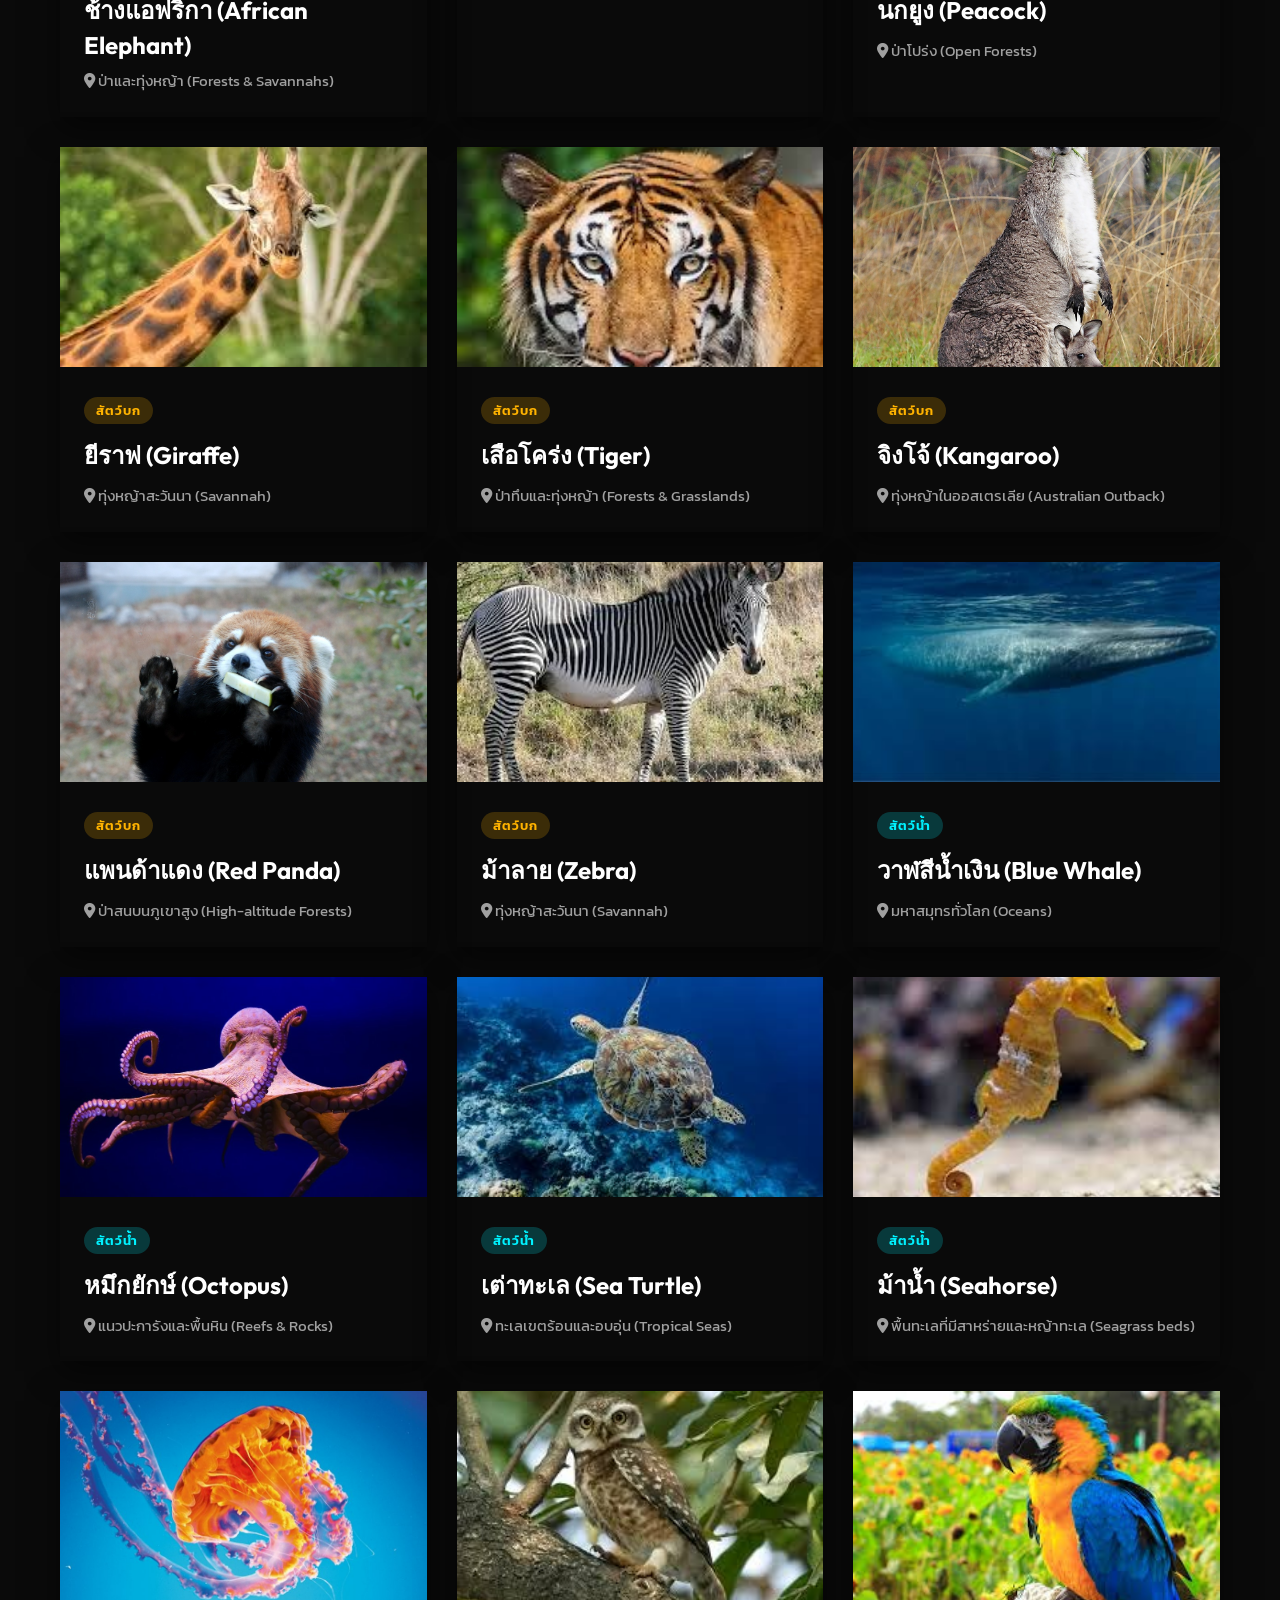
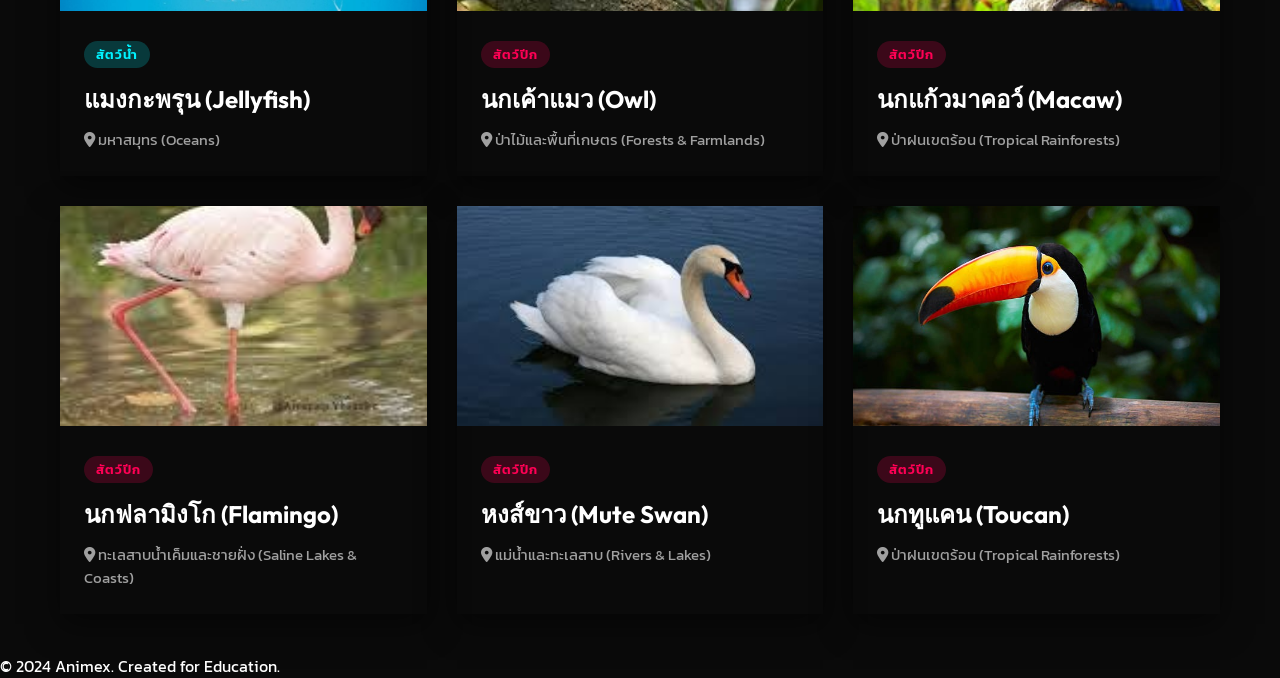
==== commit 415d0592: "Implement leaderboard separation by game mode" ====
--- a/index.html
+++ b/index.html
@@ -79,6 +79,14 @@
                 <p style="color: var(--text-muted); font-size: 1rem;">ท้าทายความรู้ของคุณและขึ้นเป็นที่หนึ่ง!</p>
             </div>
 
+            <div class="leaderboard-tabs" style="margin-bottom: 30px;">
+                <button class="tab-btn active" data-mode="all">ทั้งหมด</button>
+                <button class="tab-btn" data-mode="guess-animal">ทายชื่อสัตว์</button>
+                <button class="tab-btn" data-mode="habitat-match">ทายที่อยู่</button>
+                <button class="tab-btn" data-mode="diet-quiz">ทายอาหาร</button>
+                <button class="tab-btn" data-mode="true-false">จริง/เท็จ</button>
+            </div>
+
             <div id="homeLeaderboard"
                 style="background: var(--bg-card); border: var(--glass-border); border-radius: var(--radius); padding: 25px; max-width: 800px; margin: 0 auto;">
                 <!-- Leaderboard will be injected here -->
@@ -181,12 +189,14 @@
         });
 
         // Load and display leaderboard
-        function loadHomeLeaderboard() {
+        function loadHomeLeaderboard(filterMode = 'all') {
             const leaderboard = document.getElementById('homeLeaderboard');
+            if (!leaderboard) return;
+
             const allScores = JSON.parse(localStorage.getItem('gameScores') || '{}');
 
             // Flatten all scores
-            const flatScores = [];
+            let flatScores = [];
             Object.keys(allScores).forEach(email => {
                 allScores[email].forEach(scoreData => {
                     flatScores.push({
@@ -197,6 +207,11 @@
                 });
             });
 
+            // Filter by mode
+            if (filterMode !== 'all') {
+                flatScores = flatScores.filter(s => s.mode === filterMode);
+            }
+
             // Sort by score
             flatScores.sort((a, b) => b.score - a.score);
 
@@ -205,8 +220,7 @@
                 leaderboard.innerHTML = `
                     <div style="text-align: center; padding: 40px; color: var(--text-muted);">
                         <i class="fa-solid fa-gamepad" style="font-size: 3rem; margin-bottom: 15px; opacity: 0.5;"></i>
-                        <p style="font-size: 1.1rem;">ยังไม่มีคะแนนในระบบ</p>
-                        <p style="font-size: 0.9rem; margin-top: 10px;">เป็นคนแรกที่เล่นเกมและทำคะแนนสูงสุด!</p>
+                        <p style="font-size: 1.1rem;">ยังไม่มีคะแนนในโหมดนี้</p>
                     </div>
                 `;
             } else {
@@ -240,8 +254,24 @@
             }
         }
 
+        // Initialize Home Tabs
+        function setupHomeLeaderboardTabs() {
+            const tabs = document.querySelectorAll('.tab-btn');
+            tabs.forEach(tab => {
+                tab.addEventListener('click', () => {
+                    tabs.forEach(t => t.classList.remove('active'));
+                    tab.classList.add('active');
+                    loadHomeLeaderboard(tab.dataset.mode);
+                });
+            });
+        }
+
         // Load leaderboard on page load
-        document.addEventListener('DOMContentLoaded', loadHomeLeaderboard);
+        document.addEventListener('DOMContentLoaded', () => {
+            loadHomeLeaderboard();
+            setupHomeLeaderboardTabs();
+        });
+
     </script>
 </body>
 
--- a/styles.css
+++ b/styles.css
@@ -844,6 +844,7 @@
     transform: translate(-50%, -50%);
     background: var(--gradient-title);
     -webkit-background-clip: text;
+    background-clip: text;
     -webkit-text-fill-color: transparent;
     font-family: var(--font-heading);
     font-size: 3rem;
@@ -911,4 +912,36 @@
     .compare-grid::after {
         display: none;
     }
+}
+
+/* Leaderboard Tabs */
+.leaderboard-tabs {
+    display: flex;
+    justify-content: center;
+    gap: 10px;
+    margin-bottom: 20px;
+    flex-wrap: wrap;
+}
+
+.tab-btn {
+    padding: 8px 15px;
+    background: rgba(255, 255, 255, 0.05);
+    border: 1px solid rgba(255, 255, 255, 0.1);
+    border-radius: 20px;
+    color: var(--text-muted);
+    font-size: 0.85rem;
+    cursor: pointer;
+    transition: var(--transition);
+    font-family: var(--font-body);
+}
+
+.tab-btn:hover {
+    background: rgba(255, 255, 255, 0.1);
+    color: var(--text-main);
+}
+
+.tab-btn.active {
+    background: var(--primary);
+    color: white !important;
+    border-color: var(--primary);
 }
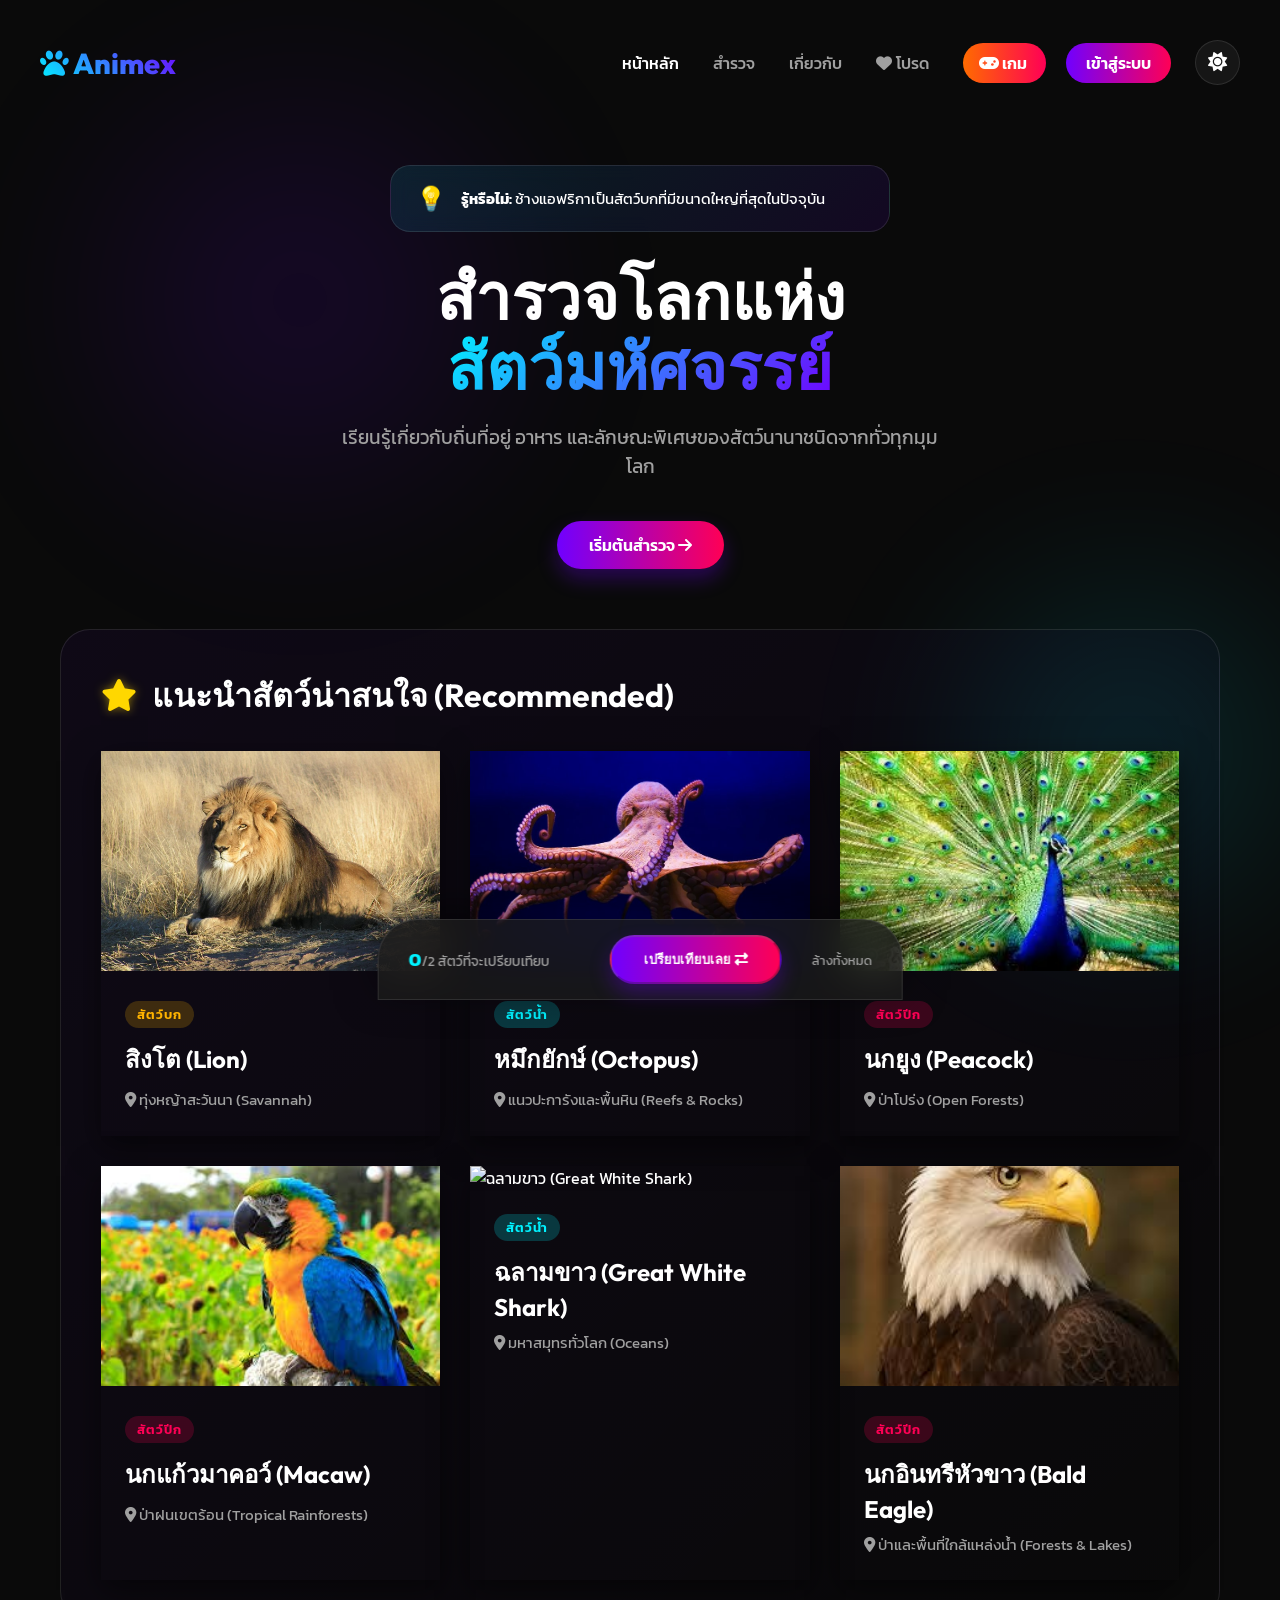
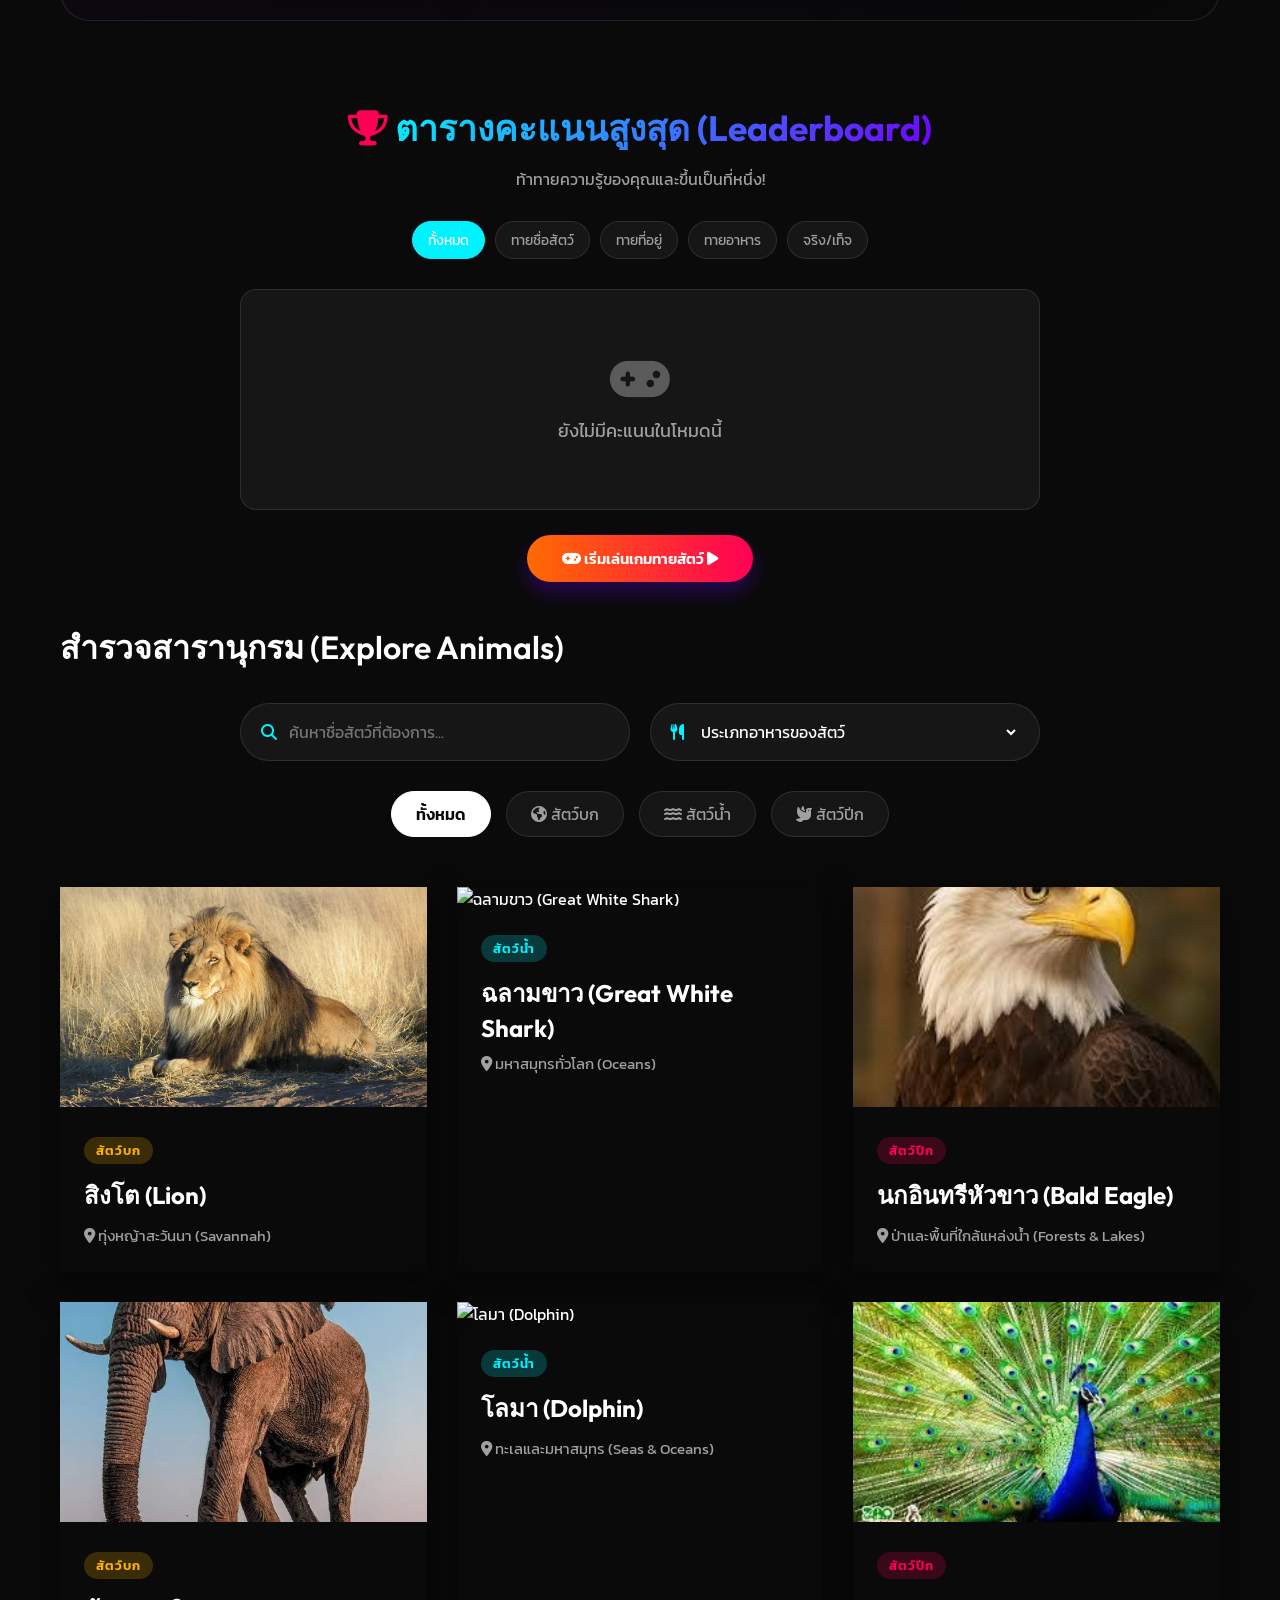
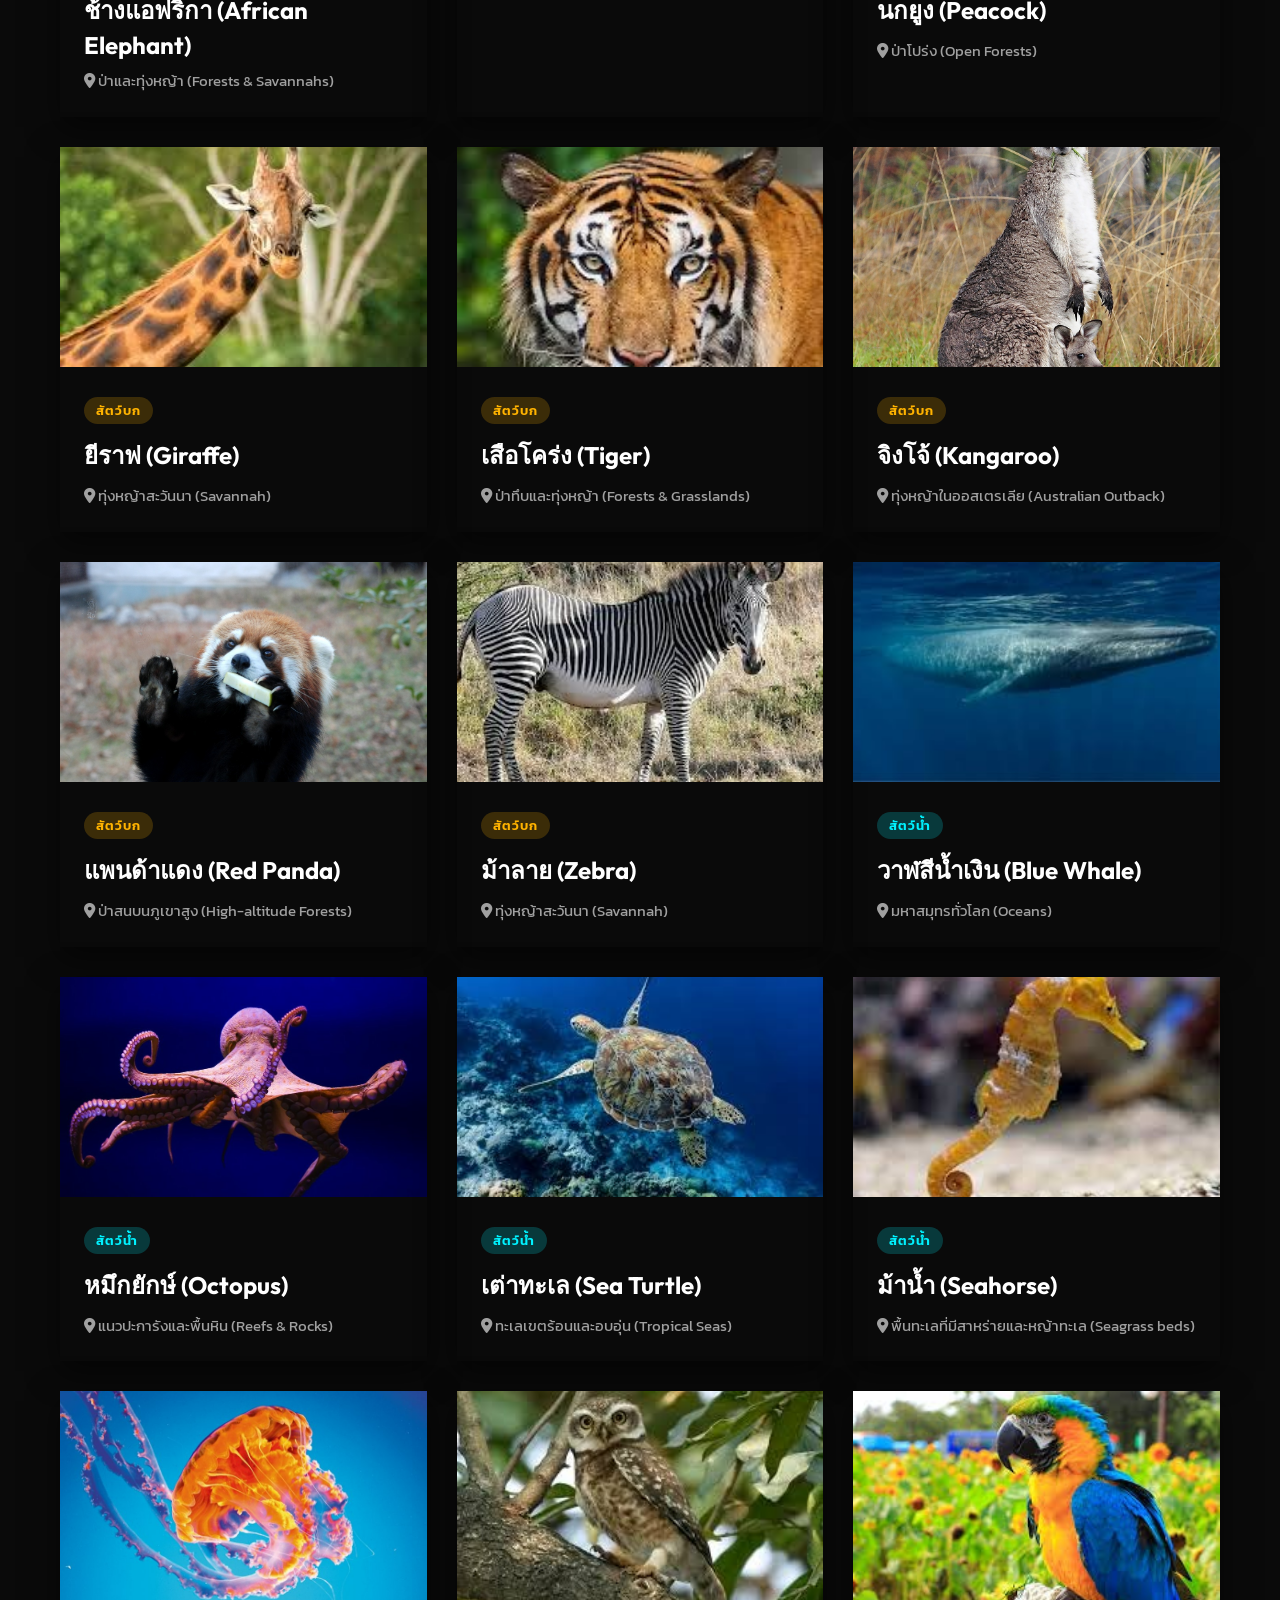
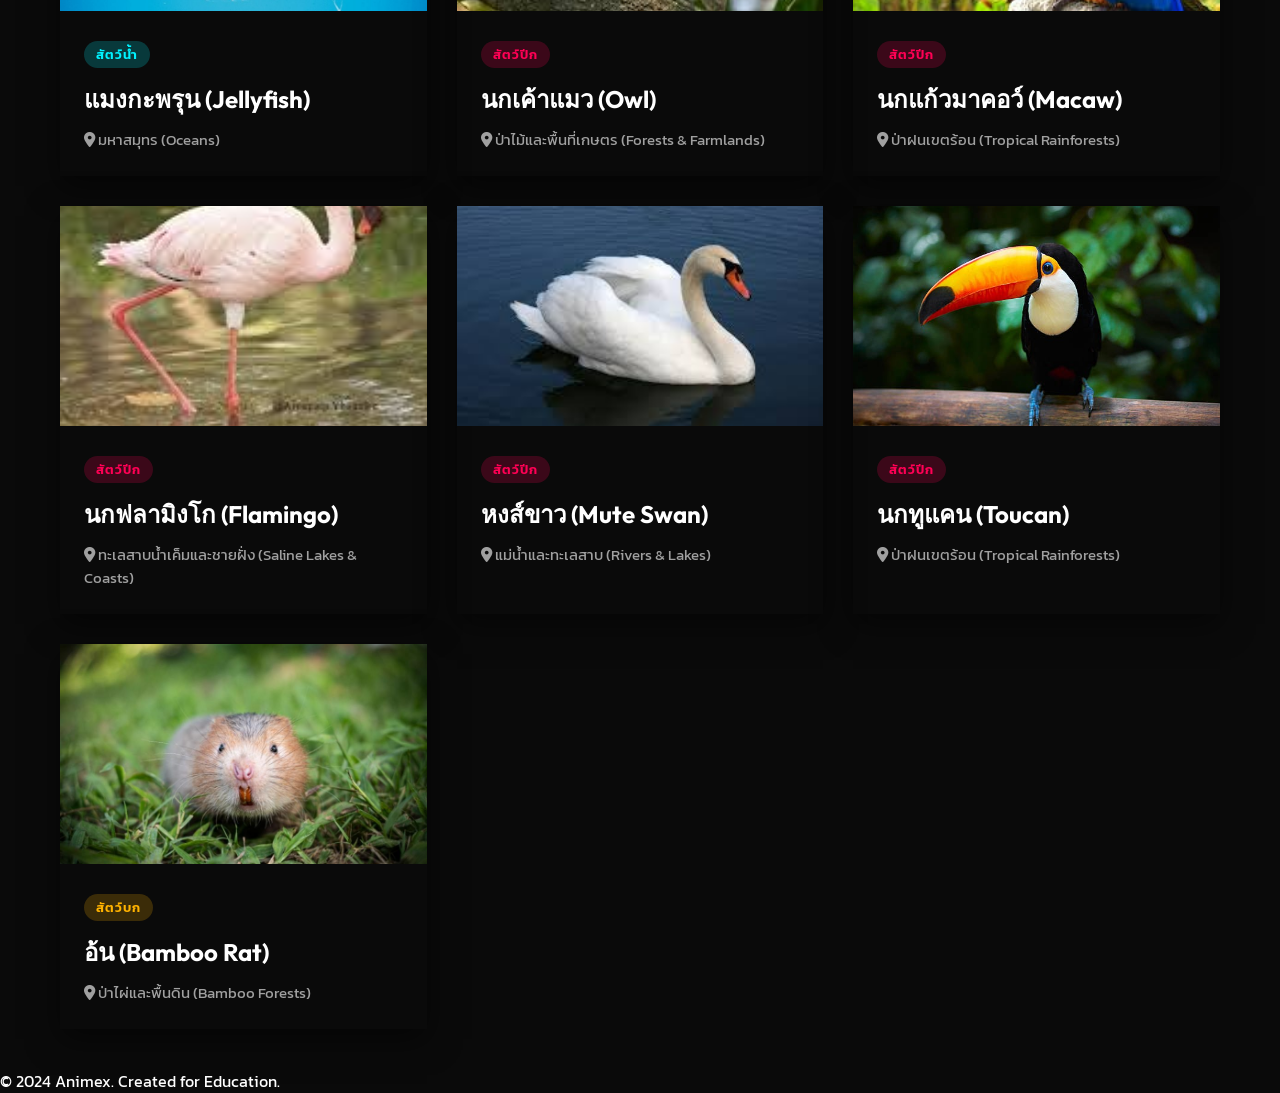
==== commit 52a0060c: "Deduplicate leaderboard entries by user" ====
--- a/index.html
+++ b/index.html
@@ -195,24 +195,25 @@
 
             const allScores = JSON.parse(localStorage.getItem('gameScores') || '{}');
 
-            // Flatten all scores
-            let flatScores = [];
+            // Group scores by user and find the highest score per user
+            const bestScoresByUser = {};
             Object.keys(allScores).forEach(email => {
                 allScores[email].forEach(scoreData => {
-                    flatScores.push({
-                        email: email,
-                        name: email.split('@')[0],
-                        ...scoreData
-                    });
+                    // Apply mode filter
+                    if (filterMode !== 'all' && scoreData.mode !== filterMode) return;
+
+                    if (!bestScoresByUser[email] || scoreData.score > bestScoresByUser[email].score) {
+                        bestScoresByUser[email] = {
+                            email: email,
+                            name: email.split('@')[0],
+                            ...scoreData
+                        };
+                    }
                 });
             });
 
-            // Filter by mode
-            if (filterMode !== 'all') {
-                flatScores = flatScores.filter(s => s.mode === filterMode);
-            }
-
-            // Sort by score
+            // Convert back to array and sort
+            let flatScores = Object.values(bestScoresByUser);
             flatScores.sort((a, b) => b.score - a.score);
 
             // Display top 5
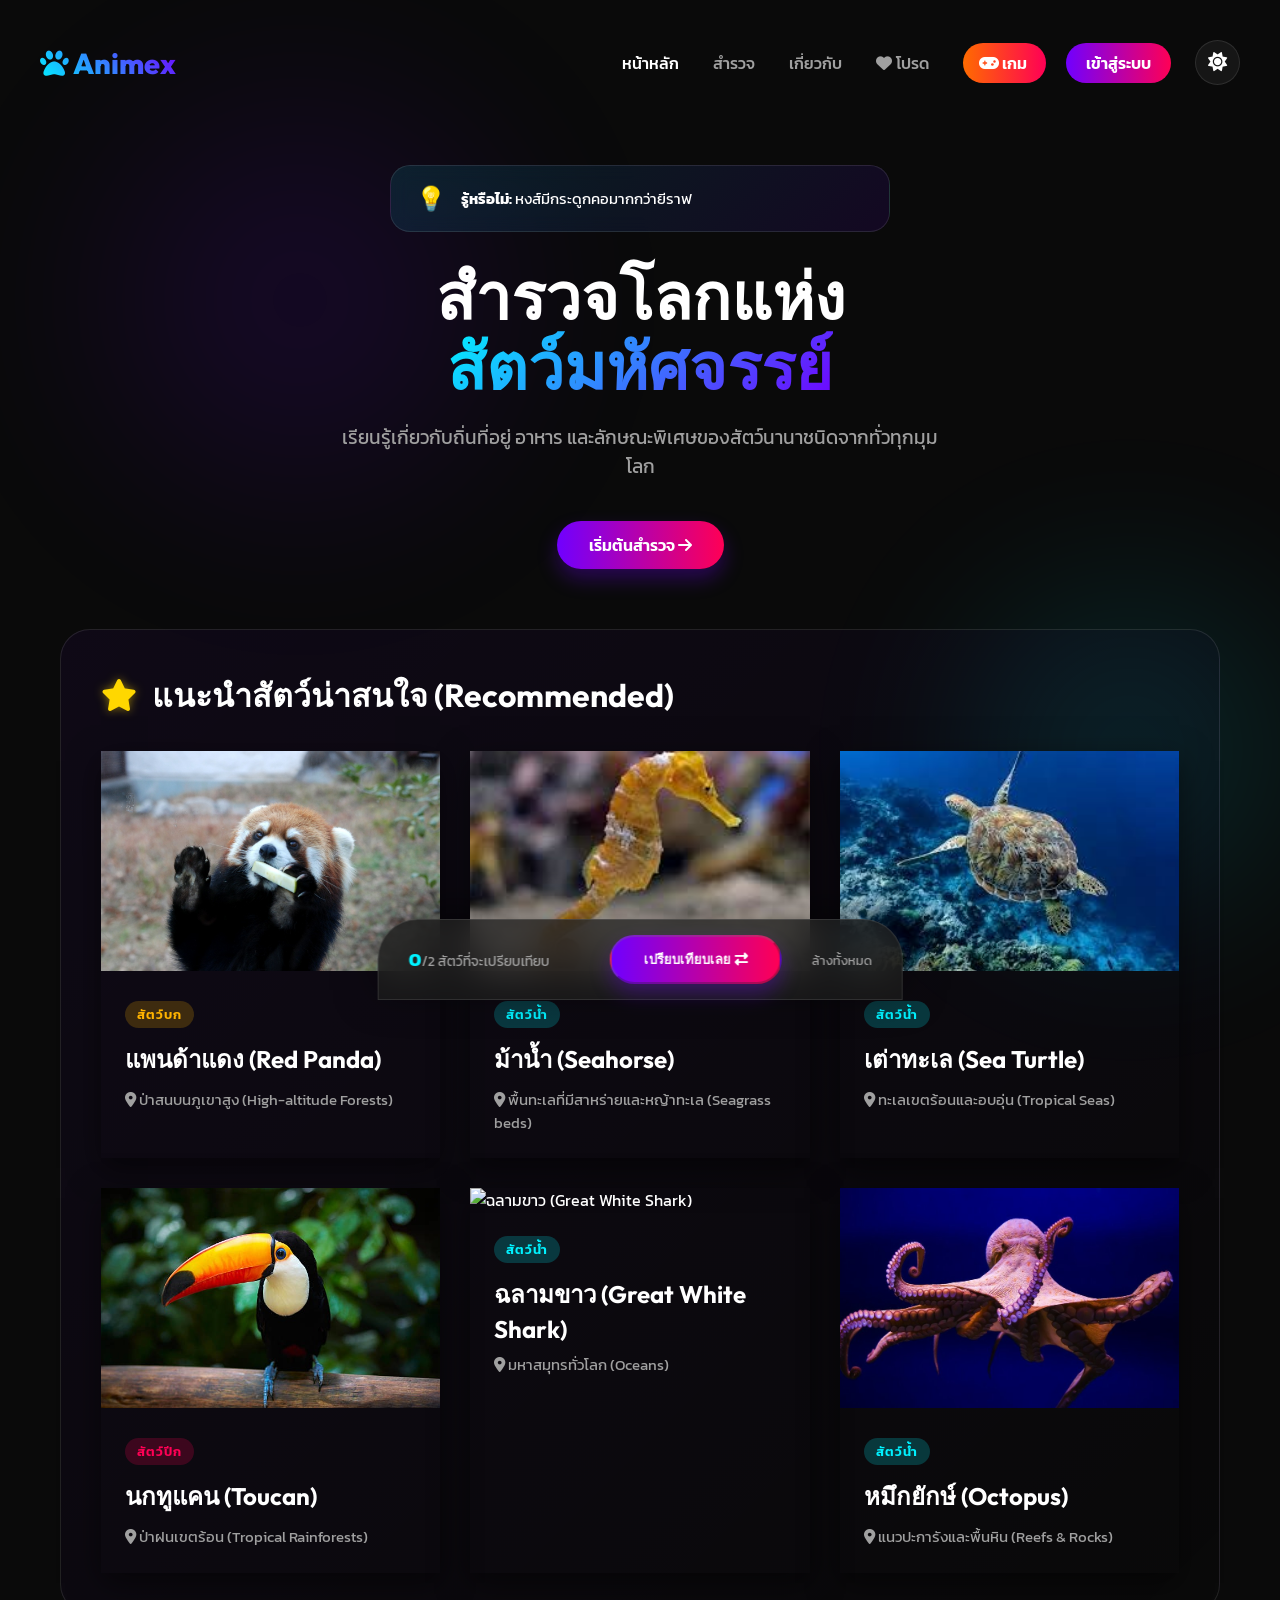
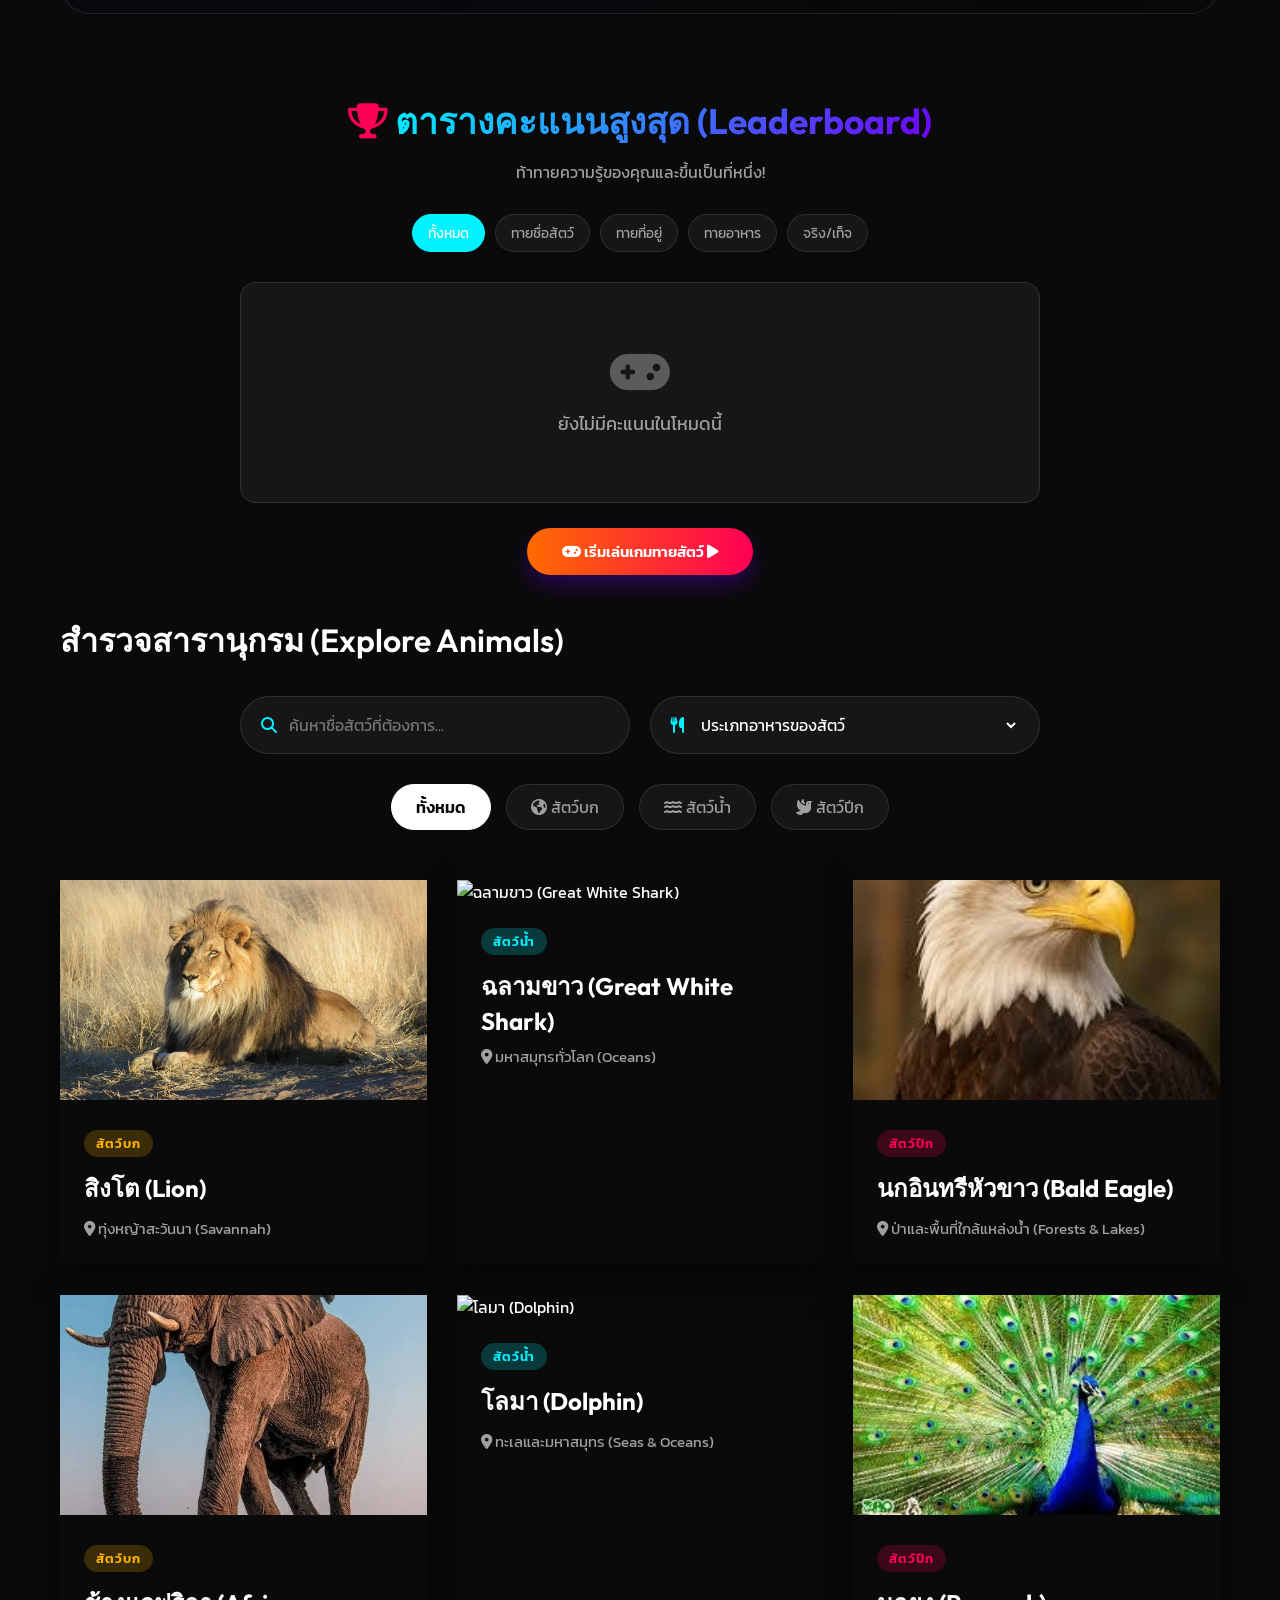
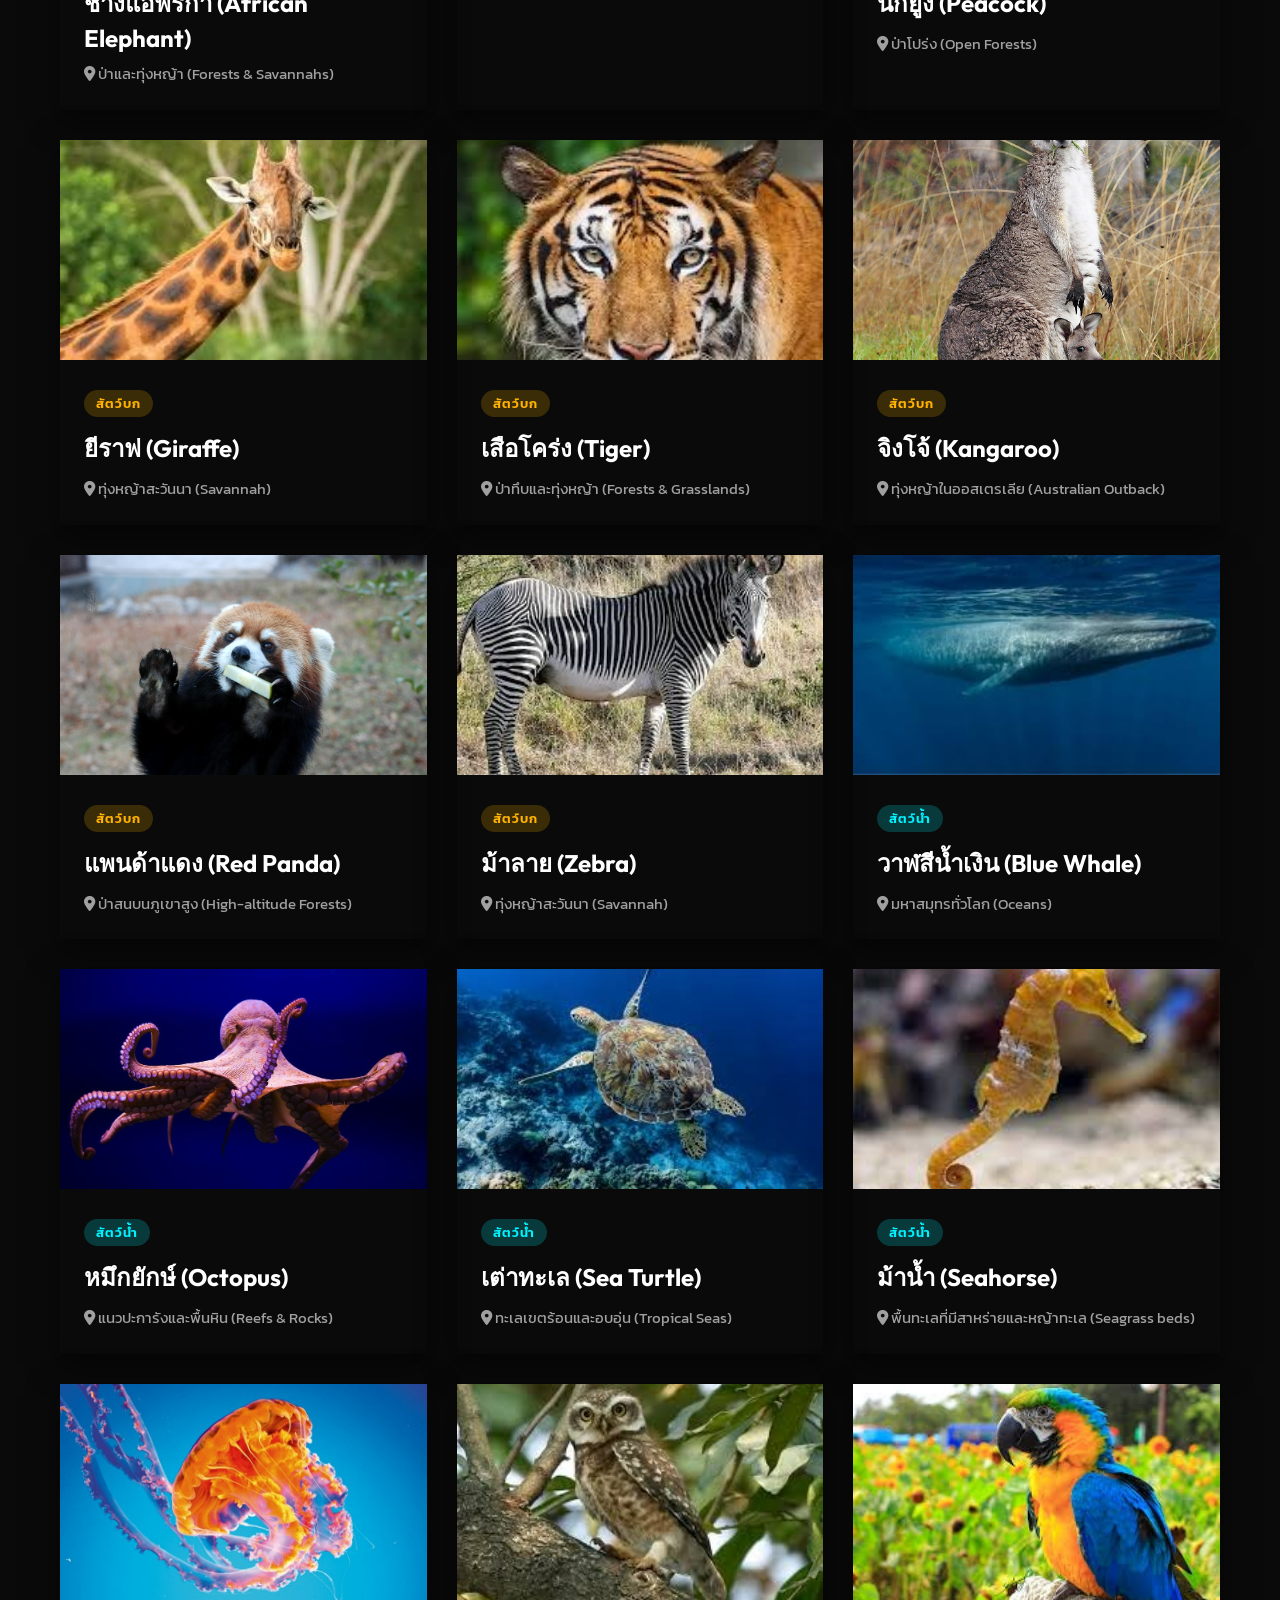
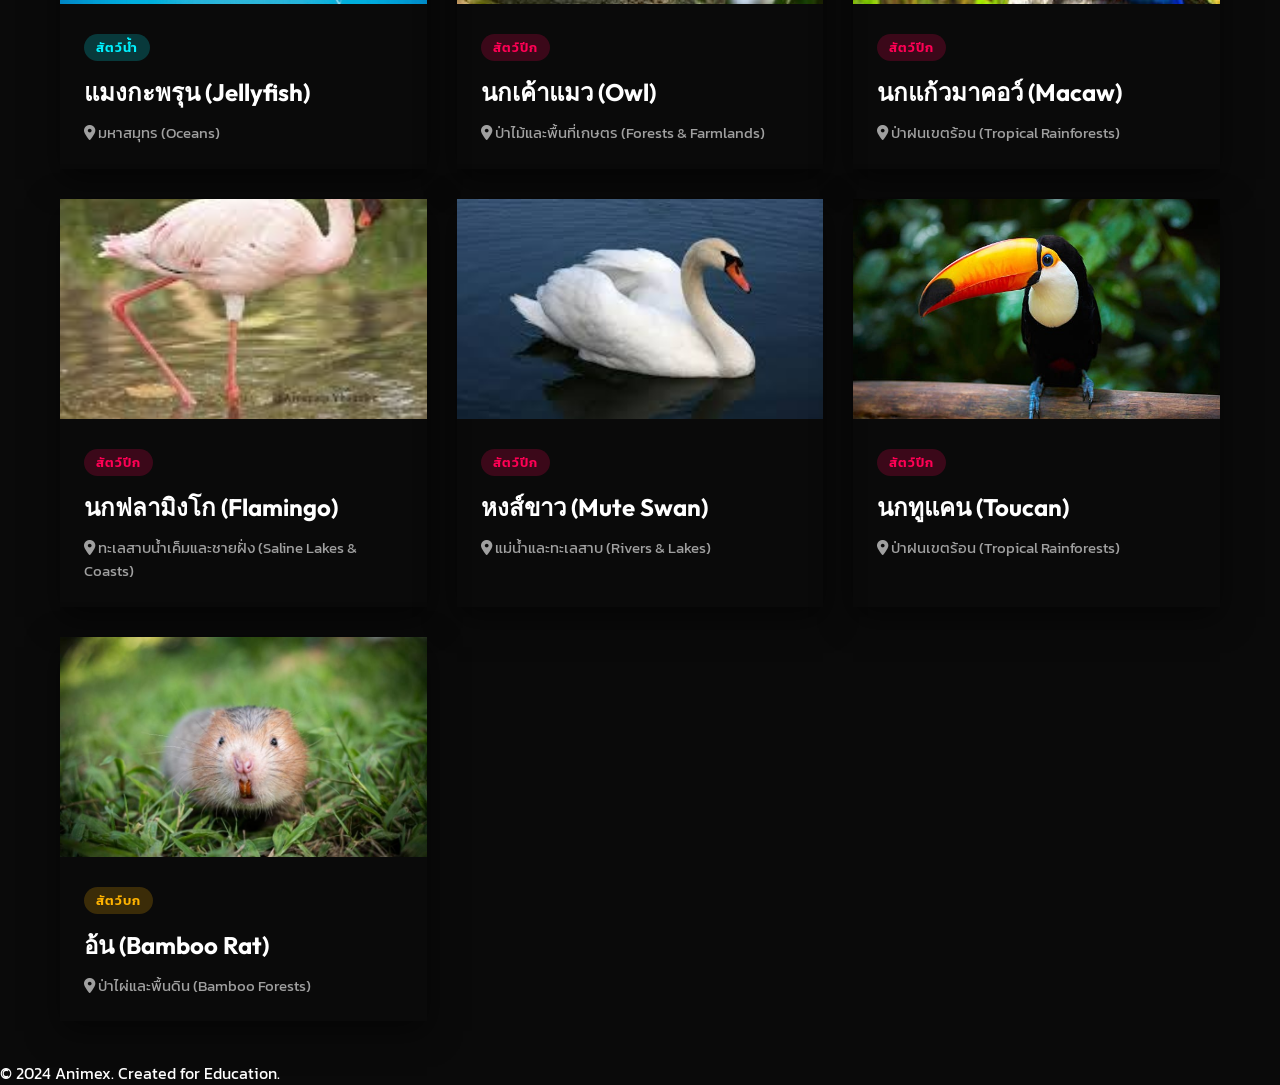
==== commit 82149c55: "Fix score counting bug and improve leaderboard visibility" ====
--- a/index.html
+++ b/index.html
@@ -197,20 +197,27 @@
 
             // Group scores by user and find the highest score per user
             const bestScoresByUser = {};
-            Object.keys(allScores).forEach(email => {
-                allScores[email].forEach(scoreData => {
-                    // Apply mode filter
-                    if (filterMode !== 'all' && scoreData.mode !== filterMode) return;
-
-                    if (!bestScoresByUser[email] || scoreData.score > bestScoresByUser[email].score) {
-                        bestScoresByUser[email] = {
-                            email: email,
-                            name: email.split('@')[0],
-                            ...scoreData
-                        };
-                    }
+            try {
+                Object.keys(allScores).forEach(email => {
+                    if (!Array.isArray(allScores[email])) return;
+
+                    allScores[email].forEach(scoreData => {
+                        // Apply mode filter
+                        if (filterMode !== 'all' && scoreData.mode !== filterMode) return;
+
+                        // Use >= to keep the MOST RECENT if scores are tied
+                        if (!bestScoresByUser[email] || scoreData.score >= bestScoresByUser[email].score) {
+                            bestScoresByUser[email] = {
+                                email: email,
+                                name: email.split('@')[0],
+                                ...scoreData
+                            };
+                        }
+                    });
                 });
-            });
+            } catch (e) {
+                console.error('[Home] Error calculating leaderboard:', e);
+            }
 
             // Convert back to array and sort
             let flatScores = Object.values(bestScoresByUser);
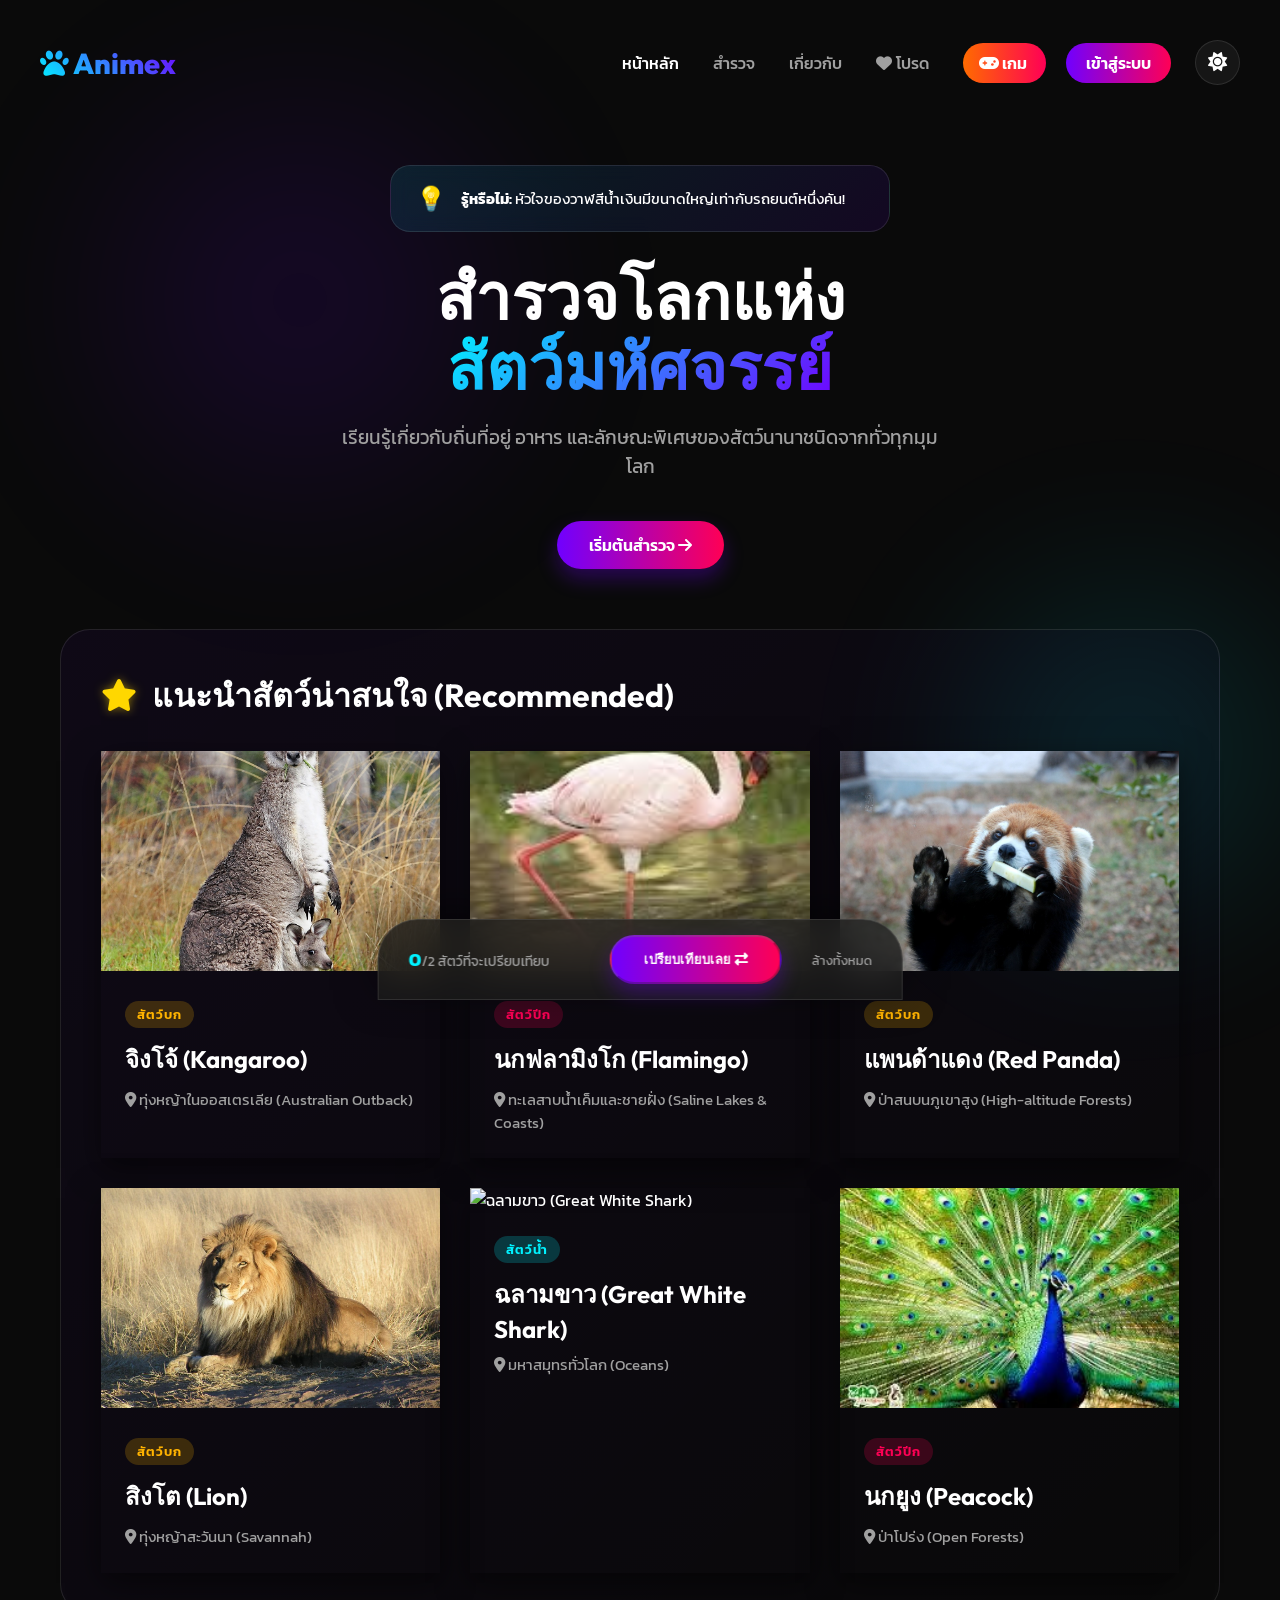
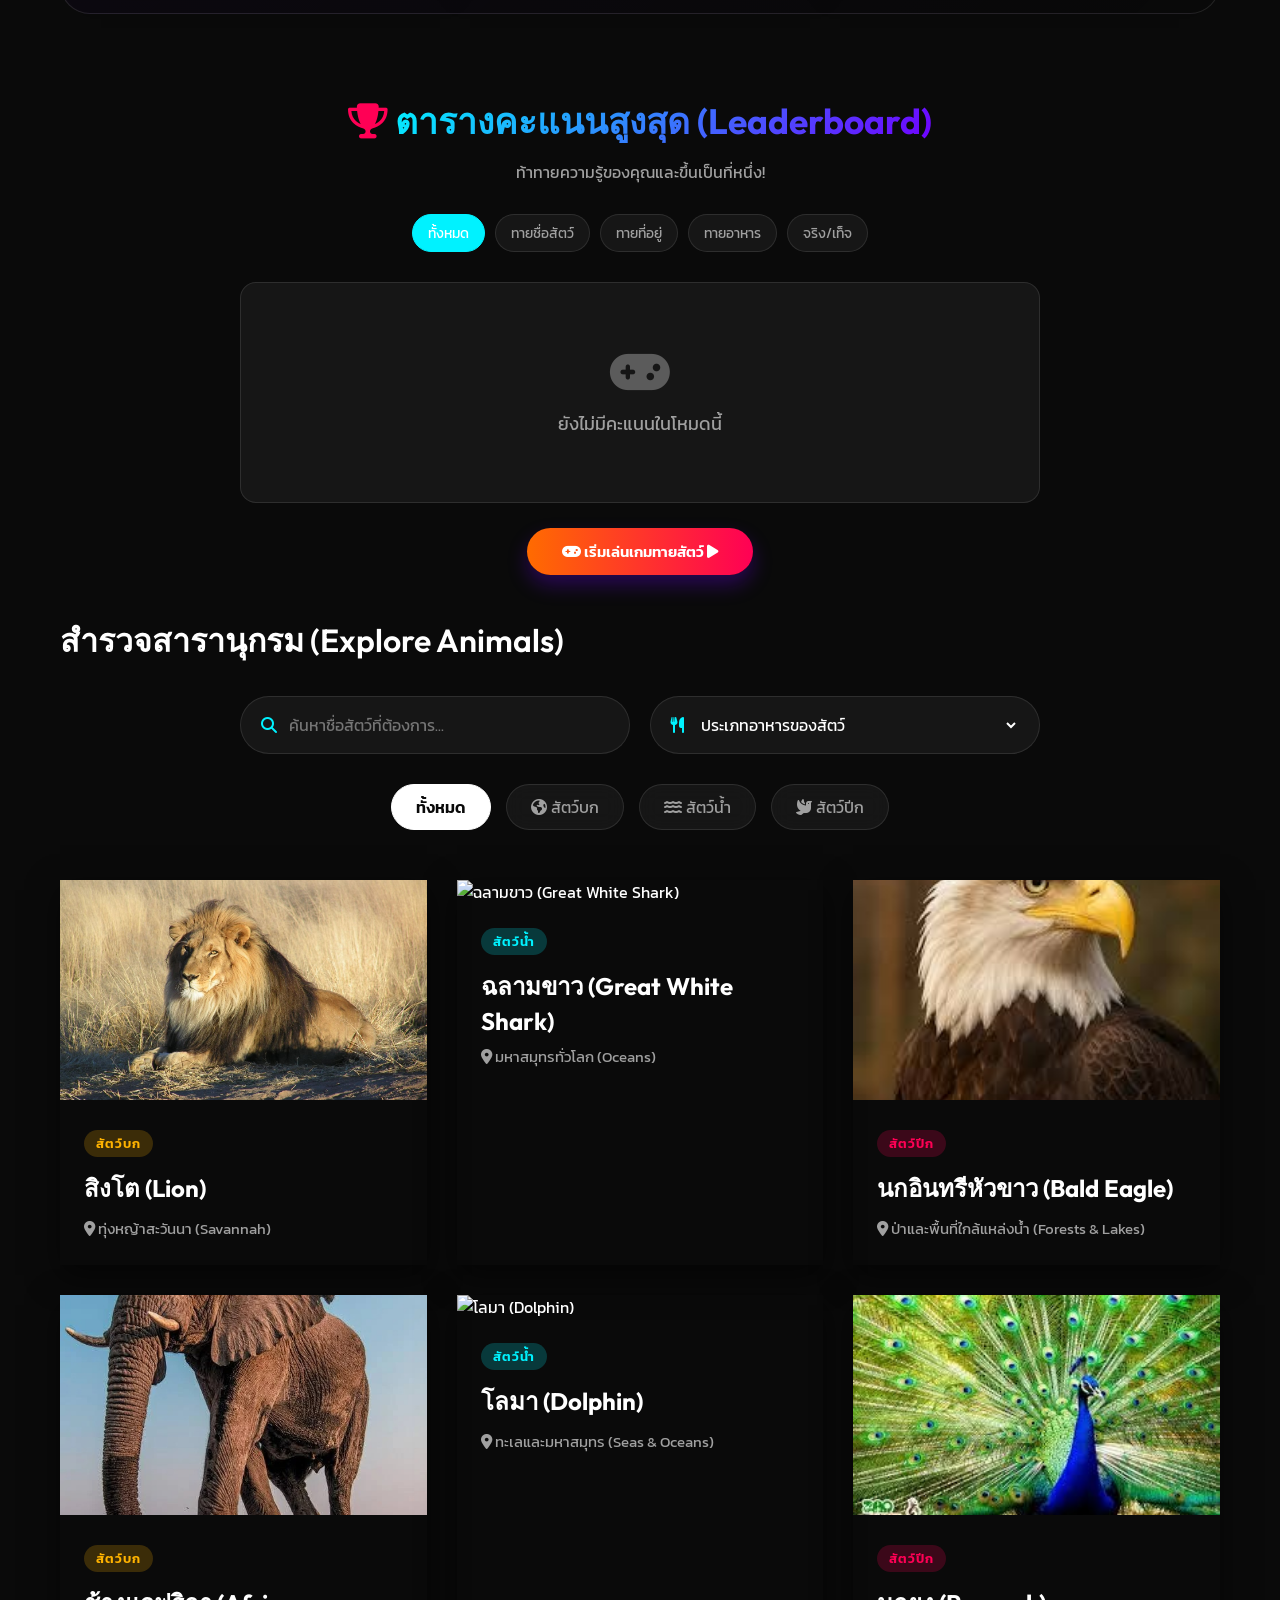
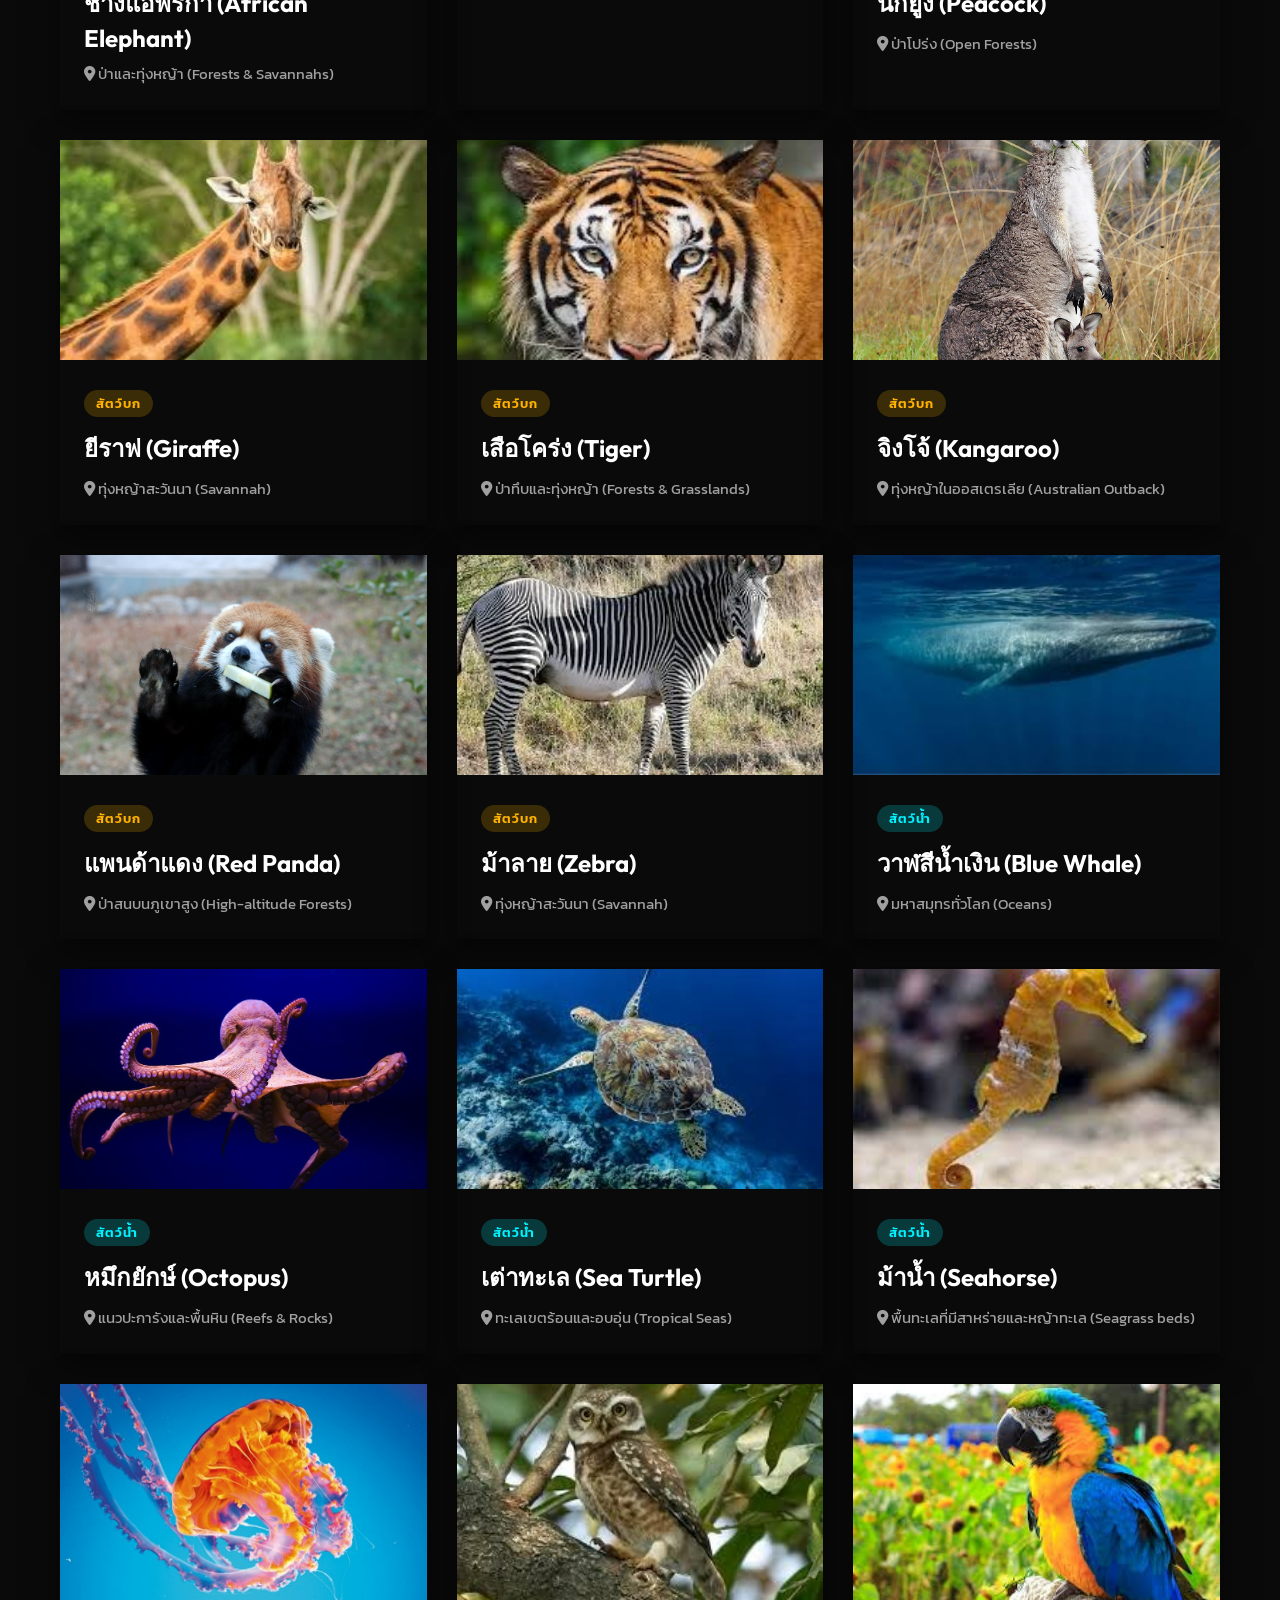
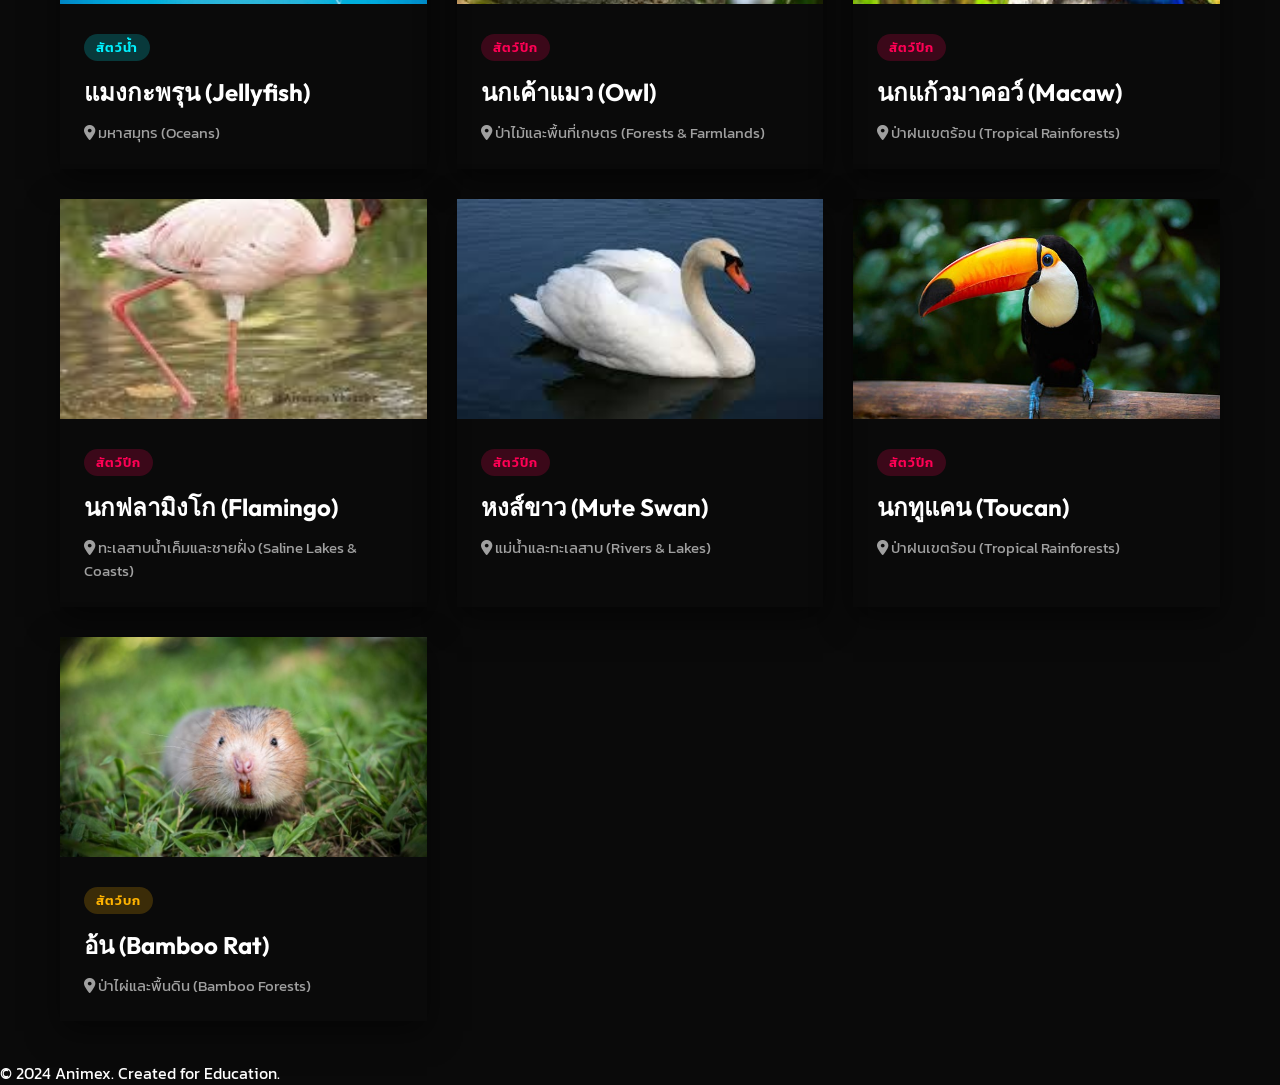
==== commit 2f9af5d7: "Comprehensive mobile responsiveness improvements" ====
--- a/index.html
+++ b/index.html
@@ -232,20 +232,20 @@
                     </div>
                 `;
             } else {
-                leaderboard.innerHTML = flatScores.slice(0, 5).map((entry, index) => {
+                boardData = flatScores.slice(0, 5).map((entry, index) => {
                     const medal = index === 0 ? '🥇' : index === 1 ? '🥈' : index === 2 ? '🥉' : '';
                     const rankColor = index === 0 ? 'var(--accent)' : index === 1 ? 'var(--primary)' : index === 2 ? 'var(--secondary)' : 'var(--text-muted)';
 
                     return `
-                        <div style="display: flex; justify-content: space-between; align-items: center; padding: 20px; border-bottom: 1px solid rgba(255, 255, 255, 0.1); transition: var(--transition);" 
+                        <div class="leaderboard-item" style="display: flex; justify-content: space-between; align-items: center; padding: 20px; border-bottom: 1px solid rgba(255, 255, 255, 0.1); transition: var(--transition);" 
                              onmouseover="this.style.background='rgba(255,255,255,0.05)'" 
                              onmouseout="this.style.background='transparent'">
                             <div style="display: flex; align-items: center; gap: 20px; flex: 1;">
-                                <span style="font-size: 1.5rem; font-weight: 700; color: ${rankColor}; min-width: 50px; font-family: var(--font-heading);">
+                                <span class="rank-num" style="font-size: 1.5rem; font-weight: 700; color: ${rankColor}; min-width: 50px; font-family: var(--font-heading);">
                                     ${medal} #${index + 1}
                                 </span>
                                 <div style="flex: 1;">
-                                    <div style="font-size: 1.1rem; font-weight: 600; color: var(--text-main);">
+                                    <div class="player-name" style="font-size: 1.1rem; font-weight: 600; color: var(--text-main);">
                                         ${entry.name}
                                     </div>
                                     <div style="font-size: 0.85rem; color: var(--text-muted); margin-top: 3px;">
@@ -253,12 +253,13 @@
                                     </div>
                                 </div>
                             </div>
-                            <div style="font-size: 1.5rem; font-weight: 700; color: var(--accent); font-family: var(--font-heading);">
+                            <div class="final-score-display" style="font-size: 1.5rem; font-weight: 700; color: var(--accent); font-family: var(--font-heading);">
                                 ${entry.score.toLocaleString()}
                             </div>
                         </div>
                     `;
                 }).join('');
+                leaderboard.innerHTML = boardData;
             }
         }
 
--- a/styles.css
+++ b/styles.css
@@ -605,26 +605,81 @@
 }
 
 @media (max-width: 768px) {
+    .main-header {
+        padding: 15px 20px;
+    }
+
+    .navbar {
+        flex-direction: column;
+        gap: 20px;
+        margin-bottom: 40px;
+    }
+
+    .nav-links {
+        display: flex;
+        flex-wrap: wrap;
+        justify-content: center;
+        gap: 15px;
+    }
+
+    .nav-links a {
+        margin-left: 0;
+        font-size: 0.9rem;
+    }
+
     .hero h1 {
-        font-size: 2.5rem;
+        font-size: 2.2rem;
     }
 
     .hero p {
         font-size: 1rem;
-    }
-
-    .filters {
+        padding: 0 10px;
+    }
+
+    .search-wrap {
         flex-direction: column;
         gap: 15px;
     }
 
+    .search-box,
+    .filter-select {
+        min-width: 100%;
+    }
+
+    .filter-buttons {
+        gap: 10px;
+    }
+
+    .filter-btn {
+        padding: 8px 16px;
+        font-size: 0.9rem;
+    }
+
+    .recommended-section {
+        padding: 20px;
+        margin-bottom: 40px;
+    }
+
+    .section-title {
+        font-size: 1.5rem;
+    }
+
     .animals-grid {
         grid-template-columns: 1fr;
+        gap: 20px;
+    }
+
+    .animal-card .card-image {
+        height: 180px;
+    }
+
+    .animal-card .card-info {
+        padding: 20px;
     }
 
     .modal-content {
         width: 95%;
-        padding: 20px;
+        border-radius: 20px;
     }
 
     .modal-body {
@@ -632,33 +687,49 @@
     }
 
     .modal-img {
-        max-width: 100%;
-    }
-
-    .compare-container {
-        flex-direction: column;
-    }
-
-    .compare-item {
-        width: 100%;
+        height: 250px;
+        min-width: 100%;
+    }
+
+    .modal-details {
+        padding: 25px;
+        min-width: 100%;
+    }
+
+    .modal-details h2 {
+        font-size: 1.8rem;
     }
 
     /* Leaderboard responsive */
     .leaderboard-section {
-        padding: 0 15px !important;
-        margin: 40px auto !important;
+        padding: 0 10px !important;
+        margin: 30px auto !important;
+    }
+
+    #homeLeaderboard {
+        padding: 15px !important;
     }
 
     #homeLeaderboard>div {
-        padding: 15px !important;
+        padding: 12px 10px !important;
     }
 
     #homeLeaderboard>div>div:first-child {
-        flex-direction: column !important;
-        gap: 10px !important;
-    }
-
-    #homeLeaderboard span[style*="font-size: 1.5rem"] {
+        flex-direction: row !important;
+        /* Keep rank and name on same line if possible */
+        gap: 15px !important;
+    }
+
+    .rank-num {
+        font-size: 1.1rem !important;
+        min-width: 40px !important;
+    }
+
+    .player-name {
+        font-size: 1rem !important;
+    }
+
+    .final-score-display {
         font-size: 1.2rem !important;
     }
 }
@@ -912,6 +983,56 @@
     .compare-grid::after {
         display: none;
     }
+
+    .about-section {
+        padding: 30px 20px;
+    }
+
+    .about-content h2 {
+        font-size: 1.8rem;
+    }
+
+    .highlight-text {
+        font-size: 1.2rem;
+    }
+
+    /* Comparison Modal */
+    .compare-modal-content {
+        padding: 20px !important;
+    }
+
+    .compare-item img {
+        height: 200px;
+    }
+
+    .compare-item h2 {
+        font-size: 1.5rem;
+    }
+
+    .compare-stats {
+        padding: 15px;
+    }
+
+    /* Game interface refinements */
+    .option-btn {
+        padding: 15px !important;
+        font-size: 0.95rem !important;
+    }
+
+    .game-screen {
+        padding: 20px !important;
+    }
+
+    .feedback {
+        padding: 20px 30px !important;
+        font-size: 1.2rem !important;
+        width: 80%;
+        text-align: center;
+    }
+
+    .timer {
+        font-size: 1.5rem !important;
+    }
 }
 
 /* Leaderboard Tabs */
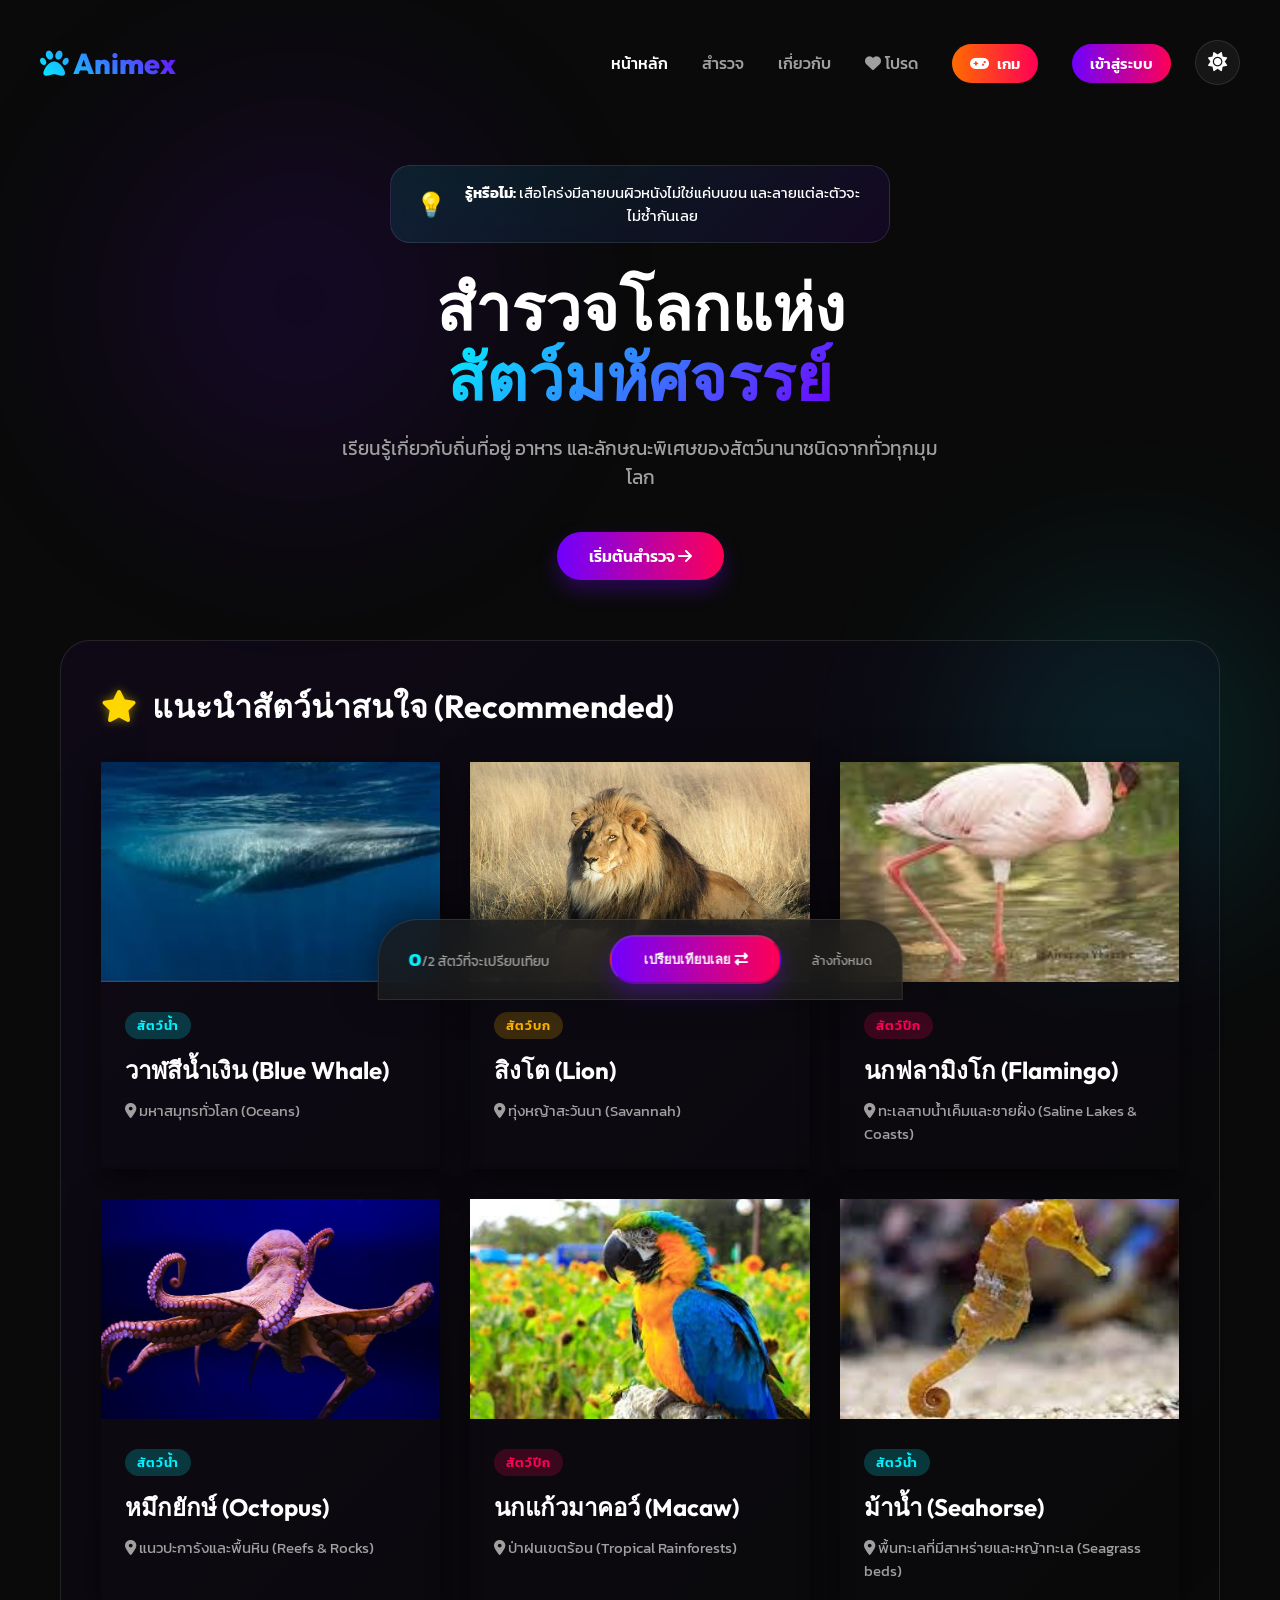
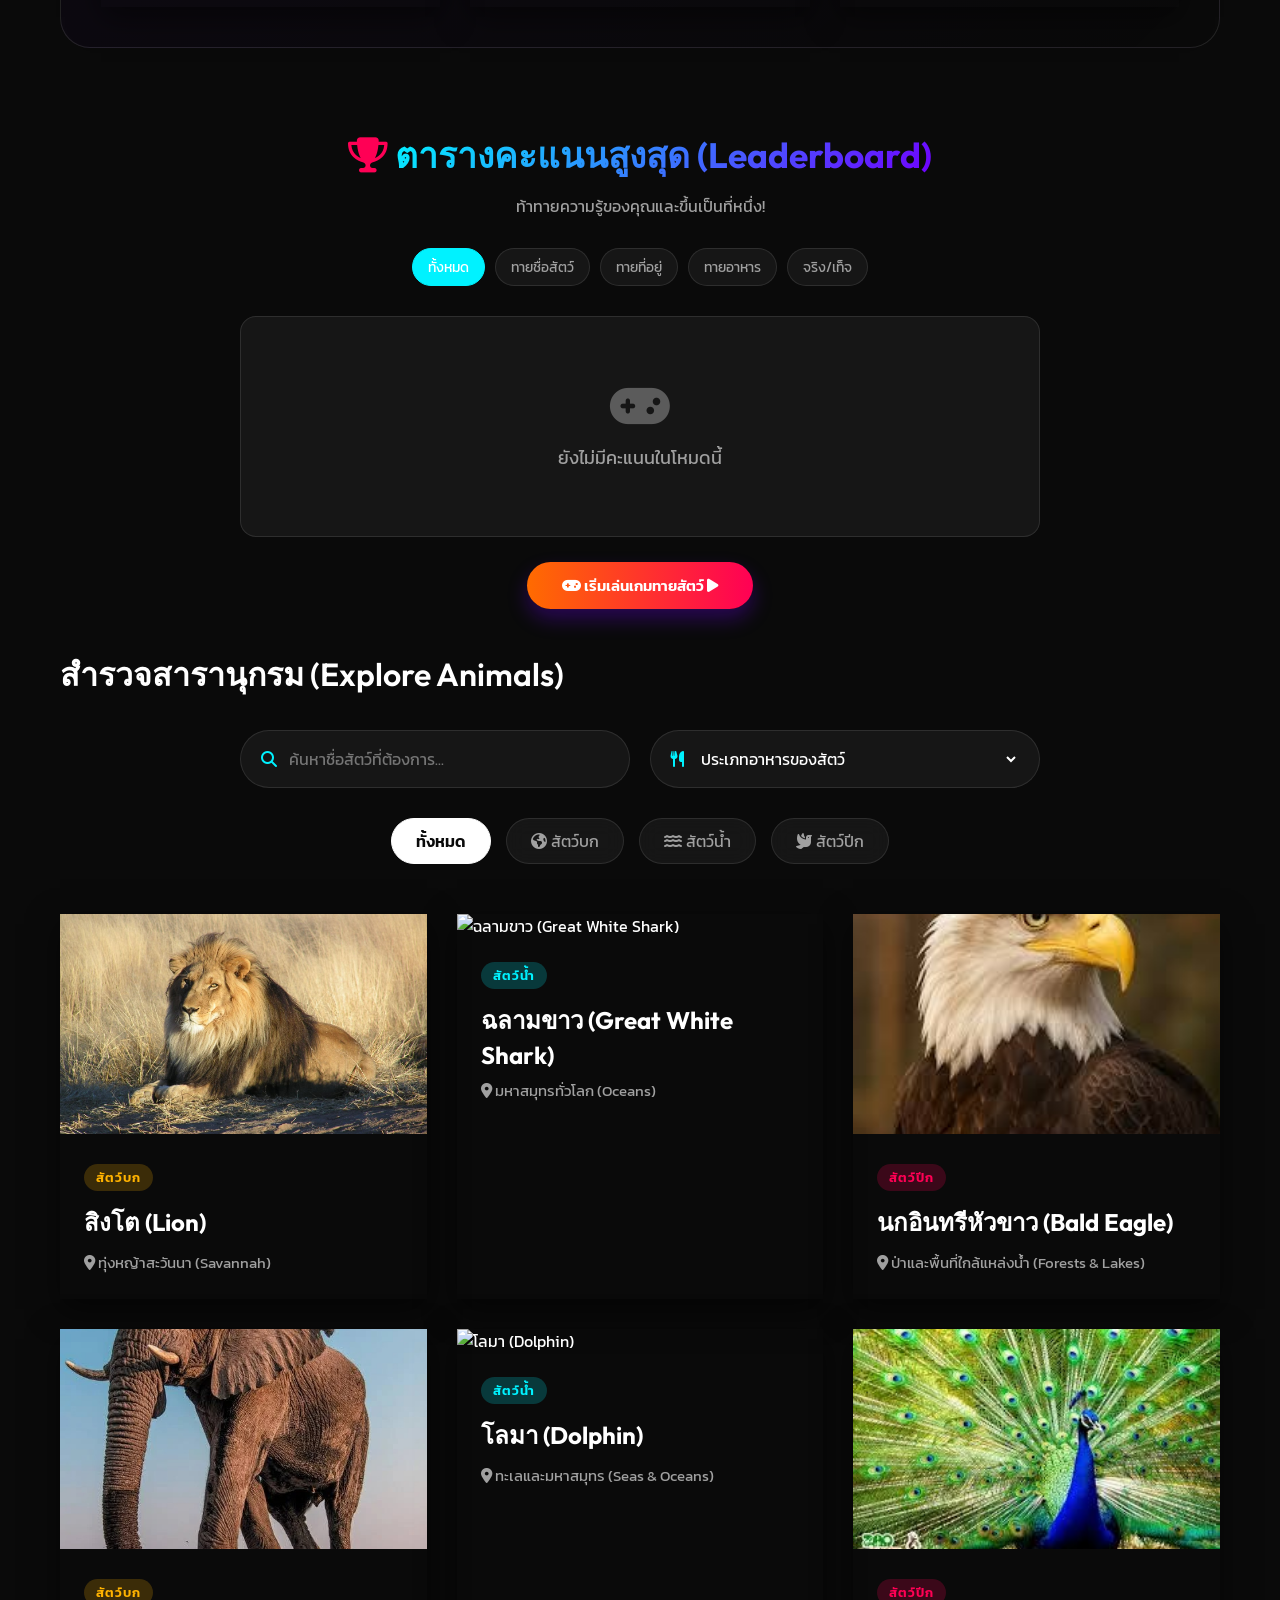
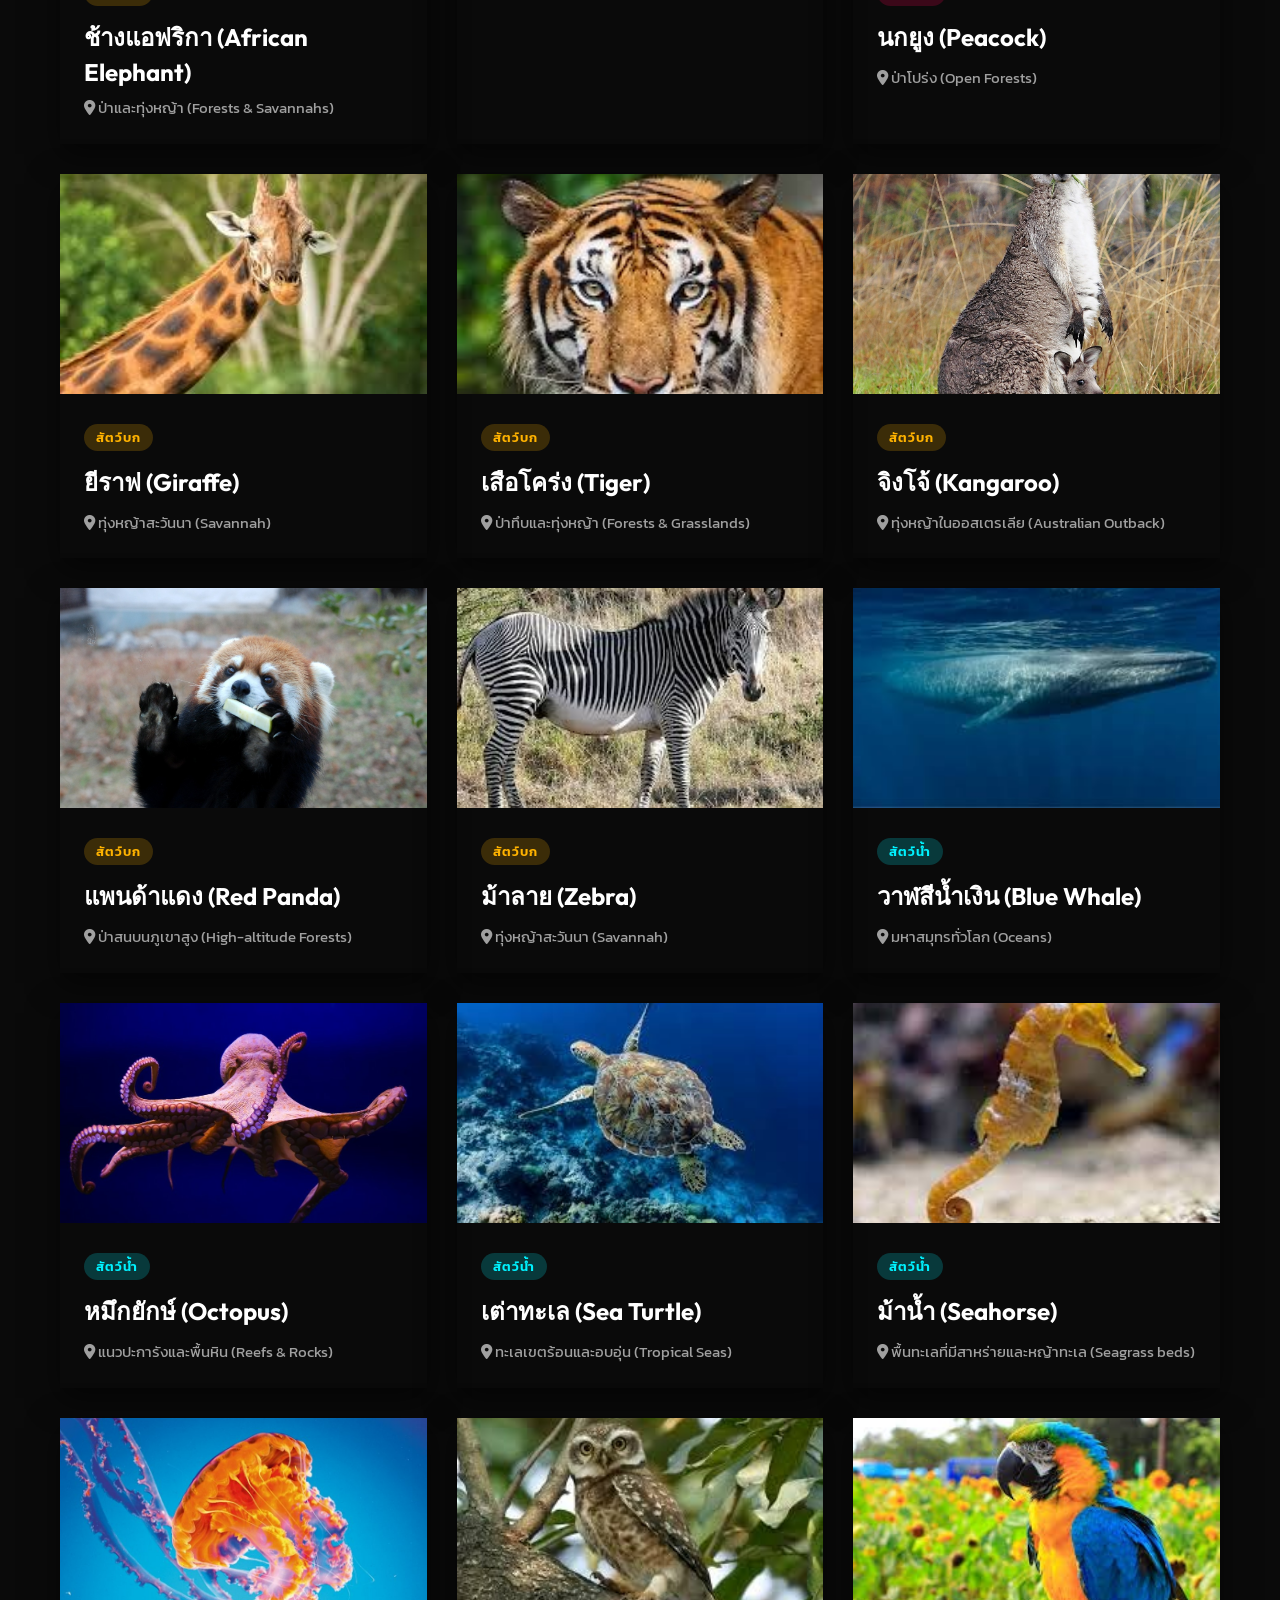
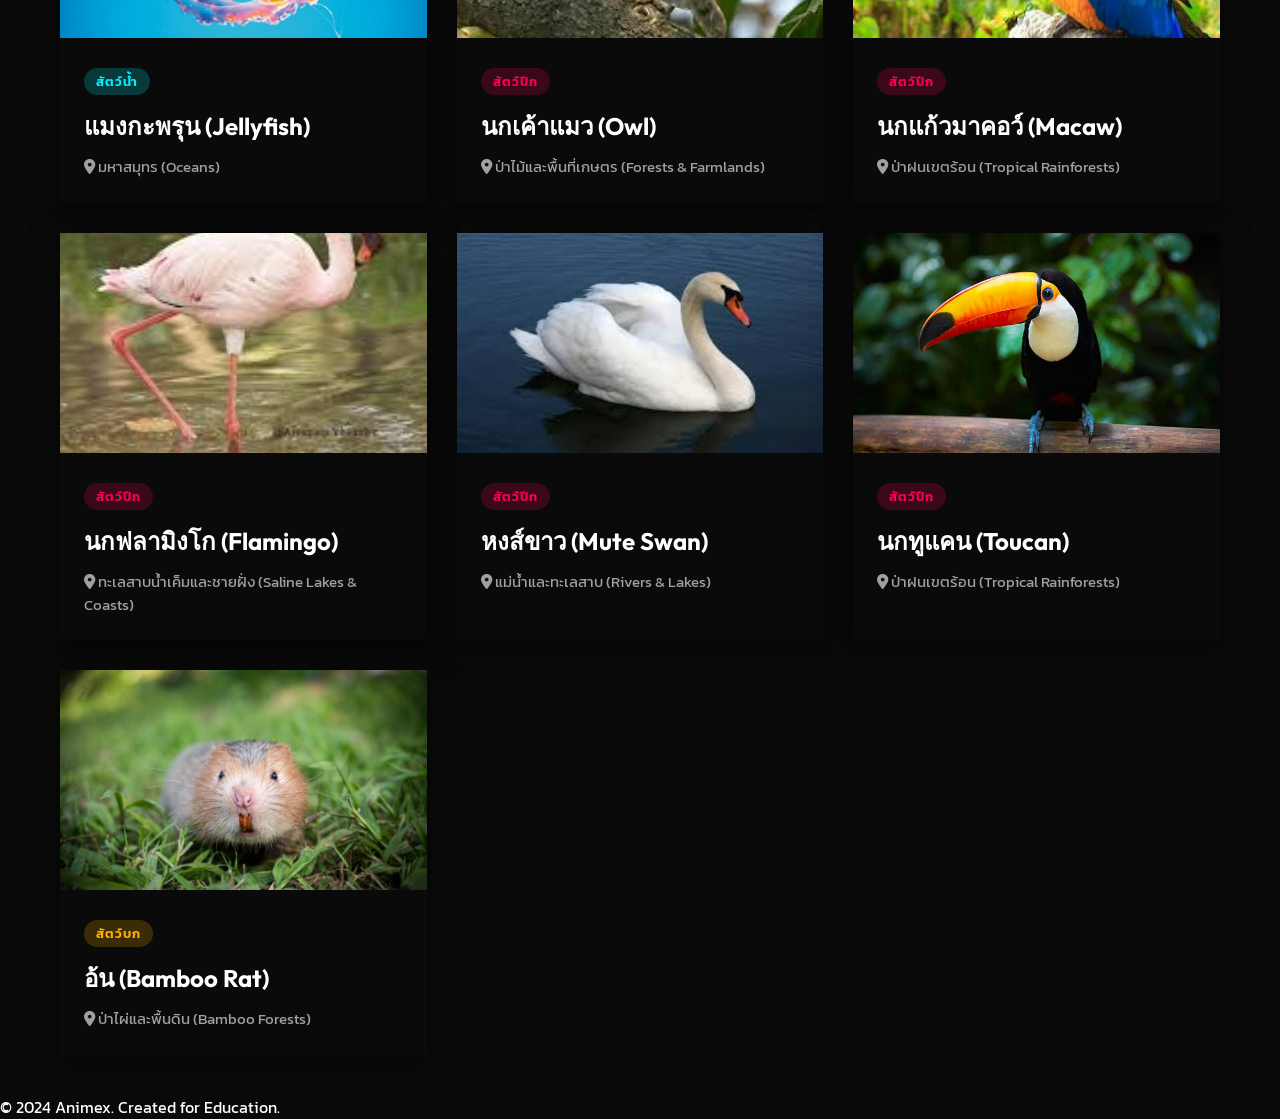
==== commit 249778ba: "Refine mobile UI: standardize buttons and optimize animal card grid" ====
--- a/index.html
+++ b/index.html
@@ -37,13 +37,11 @@
                     <i class="fa-solid fa-heart"></i> โปรด
                     <span id="favoritesCount" class="favorites-badge" style="display: none;">0</span>
                 </a>
-                <a href="game.html"
-                    style="padding: 8px 16px; background: linear-gradient(90deg, #ff6b00, #ff0055); border-radius: 20px; color: white; font-weight: 600;">
+                <a href="game.html" class="nav-btn btn-nav-game">
                     <i class="fa-solid fa-gamepad"></i> เกม
                 </a>
                 <span id="userGreeting" style="color: var(--primary); margin-left: 20px; display: none;"></span>
-                <a href="login.html" id="authButton"
-                    style="margin-left: 20px; padding: 8px 20px; background: linear-gradient(90deg, var(--secondary), var(--accent)); border-radius: 20px; color: white; font-weight: 600;">เข้าสู่ระบบ</a>
+                <a href="login.html" id="authButton" class="nav-btn btn-nav-auth">เข้าสู่ระบบ</a>
                 <button id="themeToggle" class="theme-toggle">
                     <i class="fa-solid fa-moon"></i>
                 </button>
--- a/styles.css
+++ b/styles.css
@@ -198,6 +198,34 @@
     box-shadow: 0 15px 30px rgba(112, 0, 255, 0.5);
 }
 
+/* Standardized Nav Buttons */
+.nav-btn {
+    padding: 8px 18px !important;
+    border-radius: 20px !important;
+    font-weight: 600 !important;
+    transition: var(--transition) !important;
+    display: inline-flex;
+    align-items: center;
+    gap: 8px;
+    font-size: 0.95rem;
+    text-decoration: none;
+    color: white !important;
+}
+
+.btn-nav-game {
+    background: linear-gradient(90deg, #ff6b00, #ff0055) !important;
+}
+
+.btn-nav-auth {
+    background: linear-gradient(90deg, var(--secondary), var(--accent)) !important;
+    margin-left: 15px;
+}
+
+.nav-btn:hover {
+    transform: translateY(-2px);
+    filter: brightness(1.1);
+}
+
 /* Filters */
 .filters {
     margin-bottom: 50px;
@@ -634,6 +662,17 @@
     .hero p {
         font-size: 1rem;
         padding: 0 10px;
+        margin-bottom: 30px;
+    }
+
+    .btn-nav-auth {
+        margin-left: 0;
+    }
+
+    .nav-btn {
+        padding: 8px 15px !important;
+        font-size: 0.85rem !important;
+        width: auto;
     }
 
     .search-wrap {
@@ -647,34 +686,49 @@
     }
 
     .filter-buttons {
-        gap: 10px;
+        gap: 8px;
     }
 
     .filter-btn {
-        padding: 8px 16px;
-        font-size: 0.9rem;
+        padding: 8px 12px;
+        font-size: 0.85rem;
     }
 
     .recommended-section {
-        padding: 20px;
-        margin-bottom: 40px;
+        padding: 15px;
+        margin-bottom: 30px;
     }
 
     .section-title {
-        font-size: 1.5rem;
+        font-size: 1.3rem;
+        margin-bottom: 20px;
     }
 
     .animals-grid {
-        grid-template-columns: 1fr;
-        gap: 20px;
+        grid-template-columns: repeat(auto-fill, minmax(150px, 1fr));
+        gap: 15px;
     }
 
     .animal-card .card-image {
-        height: 180px;
+        height: 140px;
     }
 
     .animal-card .card-info {
-        padding: 20px;
+        padding: 15px;
+    }
+
+    .animal-card h3 {
+        font-size: 1.1rem;
+        margin-bottom: 5px;
+    }
+
+    .animal-card p {
+        font-size: 0.8rem;
+        display: -webkit-box;
+        -webkit-line-clamp: 2;
+        line-clamp: 2;
+        -webkit-box-orient: vertical;
+        overflow: hidden;
     }
 
     .modal-content {
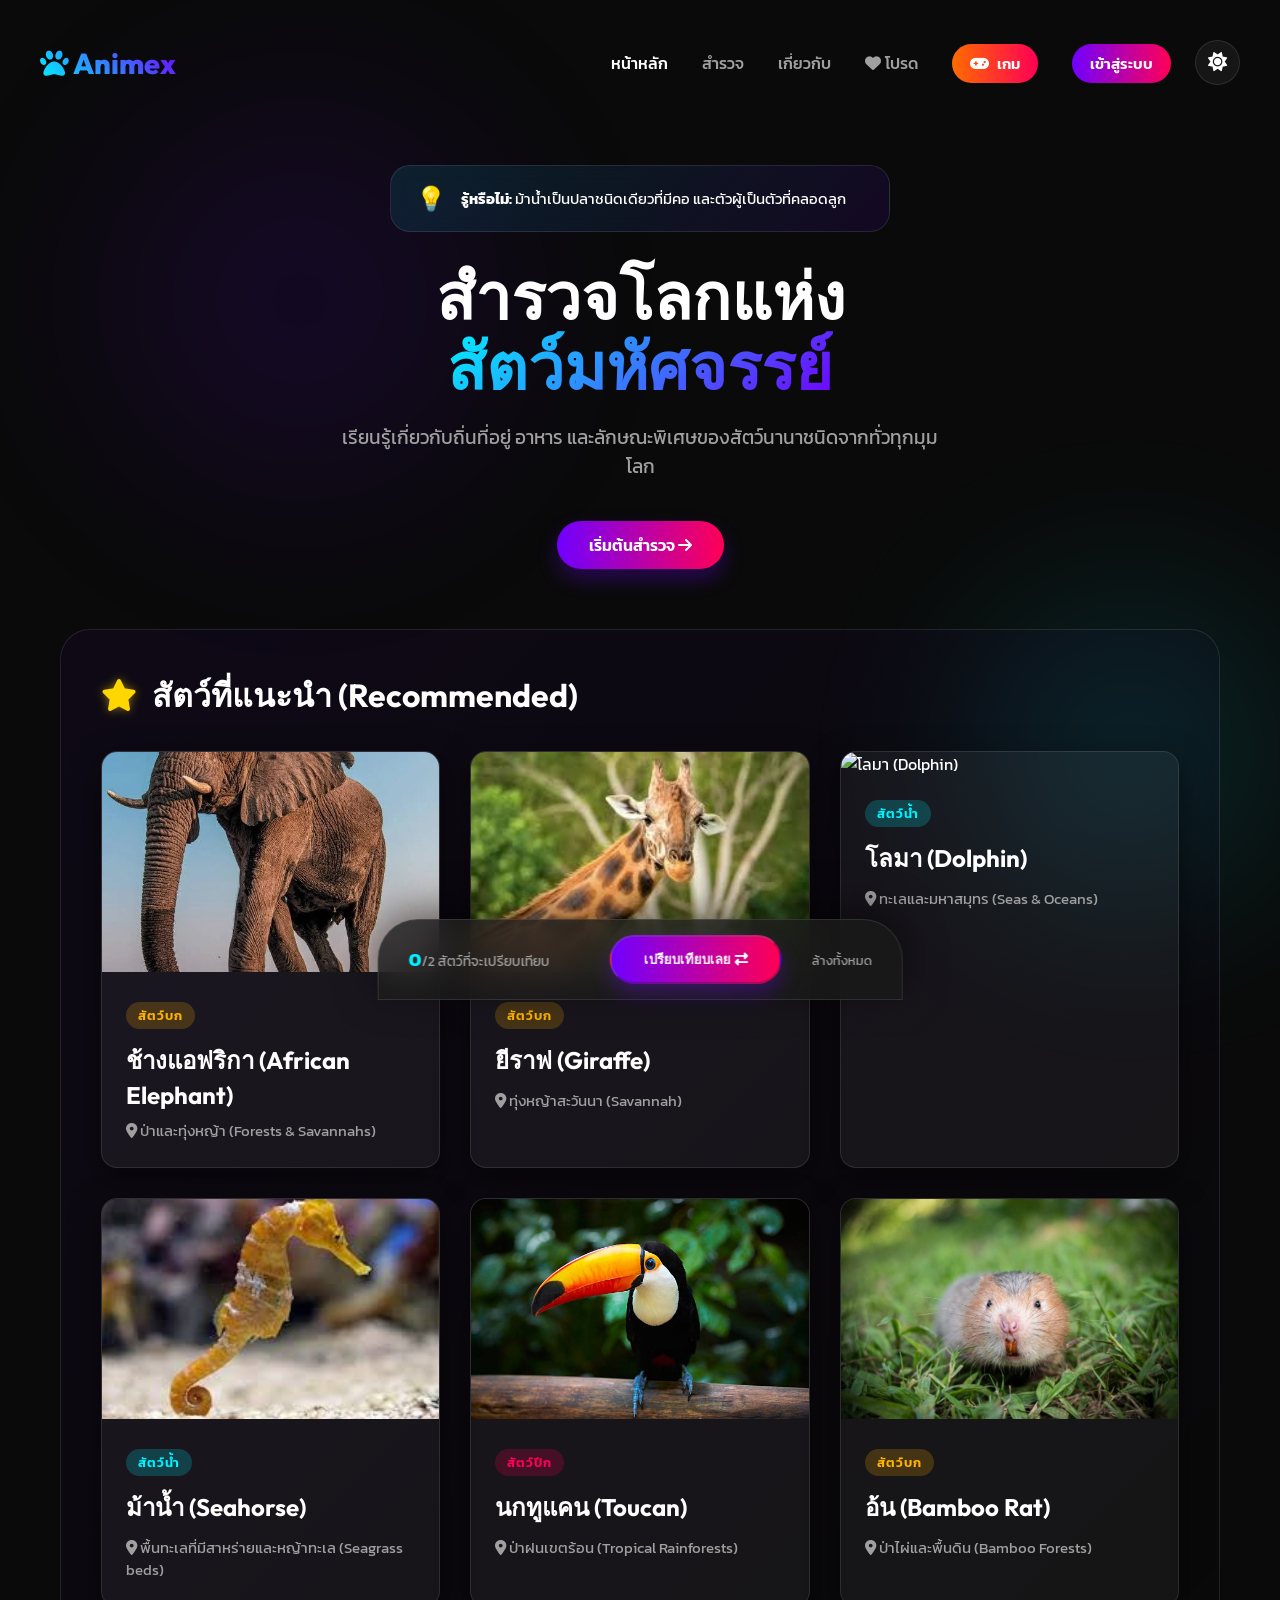
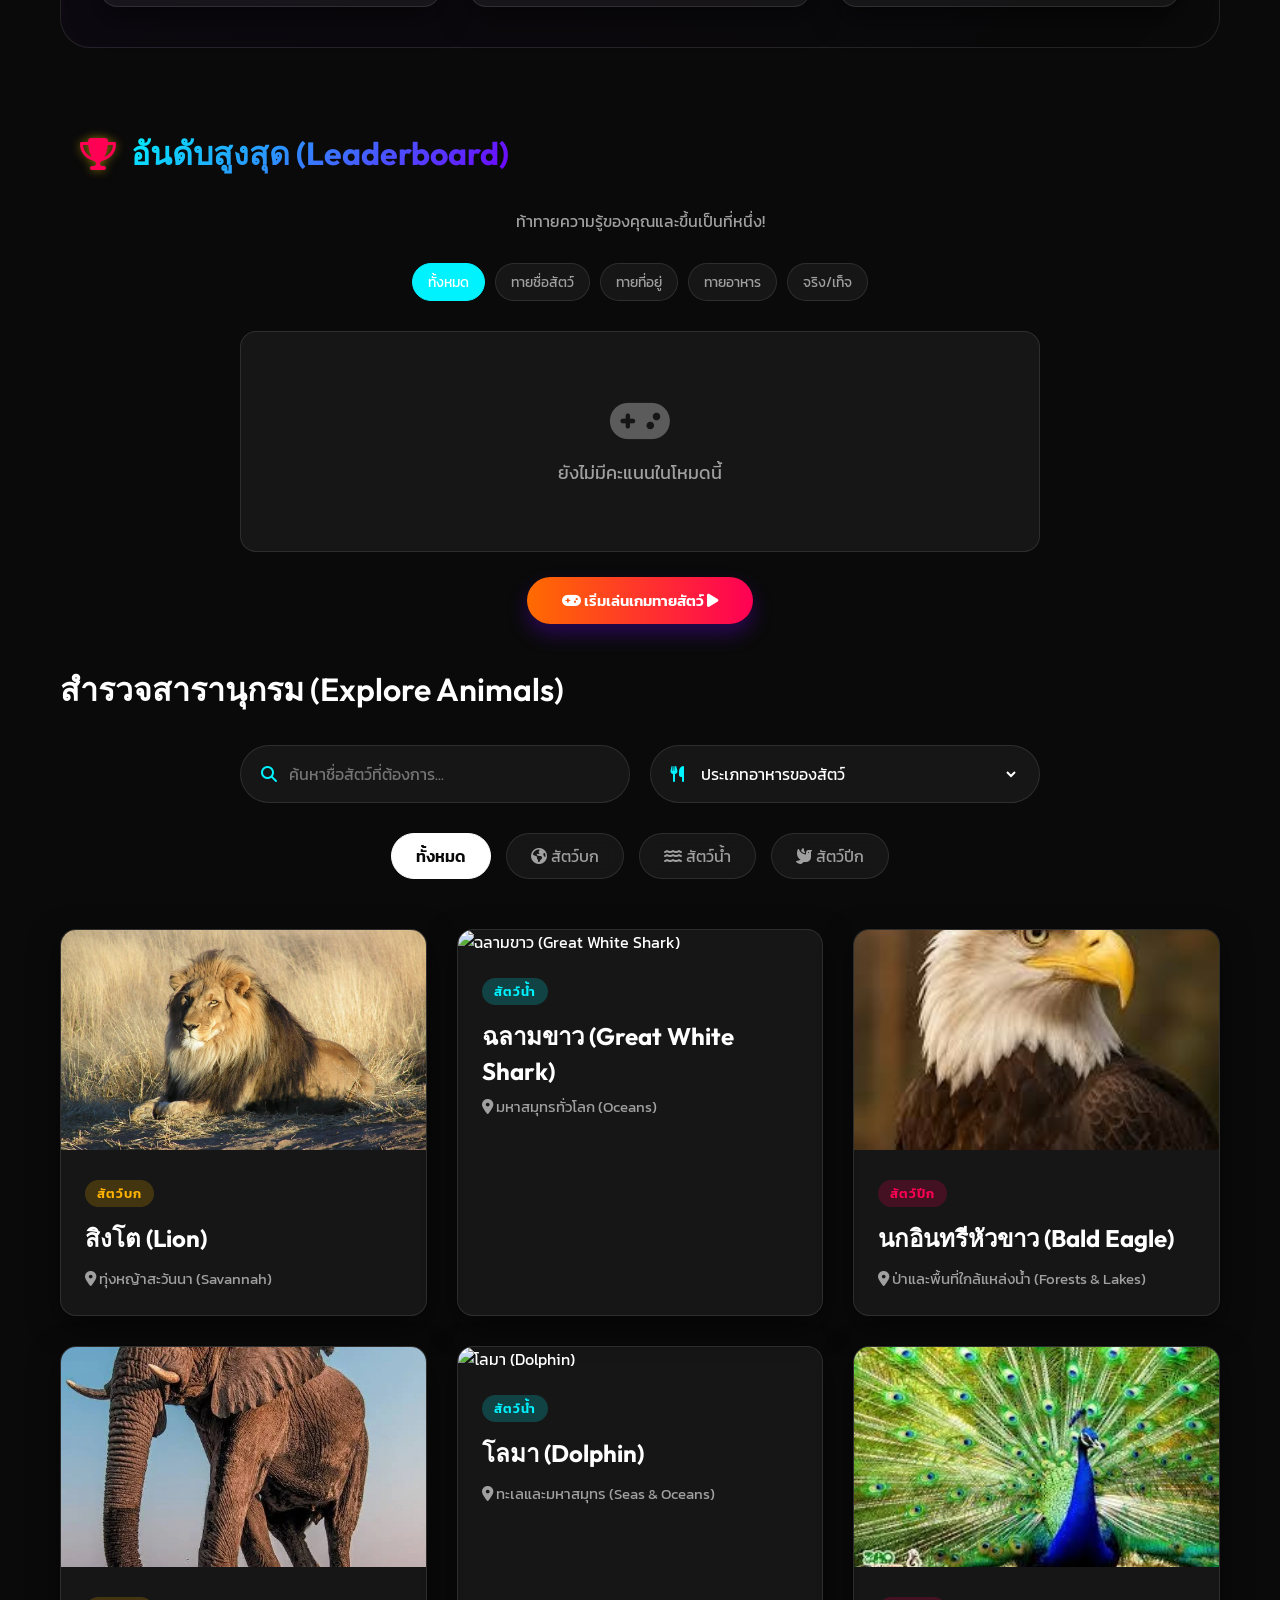
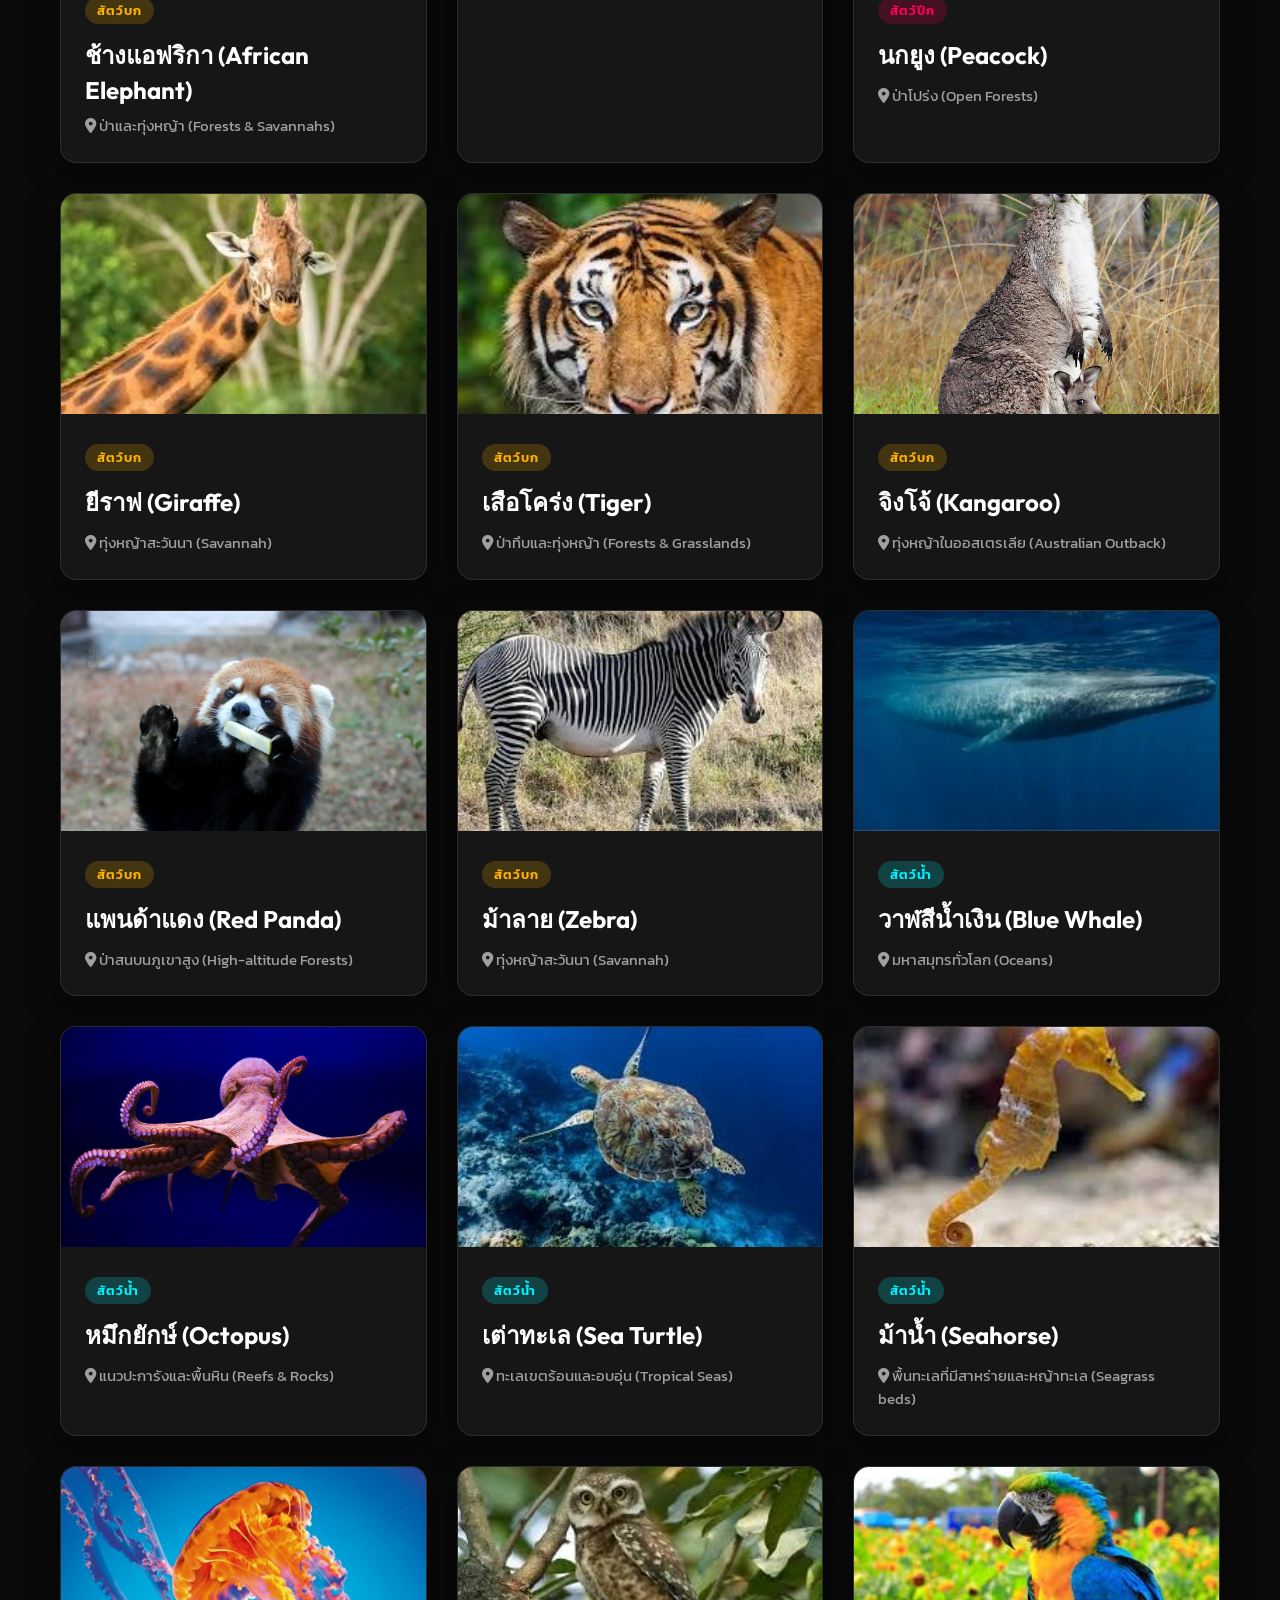
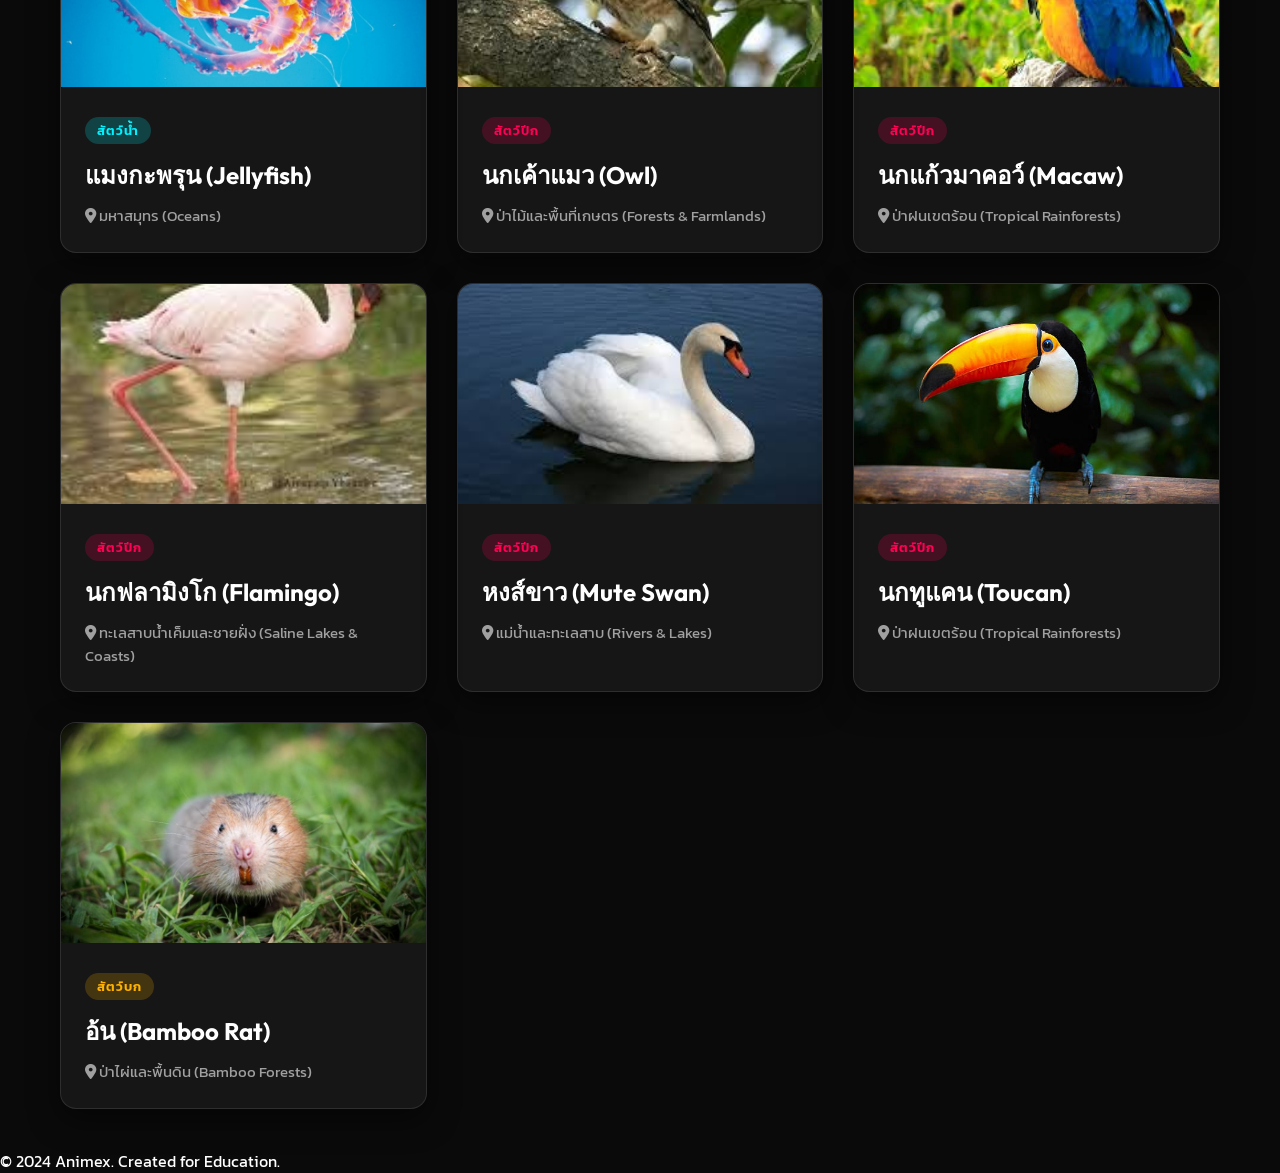
==== commit 0bf70393: "Extreme mobile font optimization: reduced sizes across all sections" ====
--- a/index.html
+++ b/index.html
@@ -61,7 +61,7 @@
 
     <main id="explore" class="container">
         <section class="recommended-section">
-            <h2 class="section-title"><i class="fa-solid fa-star"></i> แนะนำสัตว์น่าสนใจ (Recommended)</h2>
+            <h2 class="section-title"><i class="fa-solid fa-star"></i> สัตว์ที่แนะนำ (Recommended)</h2>
             <div class="animals-grid" id="recommendedGrid">
                 <!-- Recommended animals injected here by JS -->
             </div>
@@ -70,9 +70,9 @@
         <!-- Leaderboard Section -->
         <section class="leaderboard-section" style="max-width: 1200px; margin: 40px auto; padding: 0 20px;">
             <div style="text-align: center; margin-bottom: 30px;">
-                <h2 style="font-family: var(--font-heading); font-size: 2.2rem; margin-bottom: 10px;">
+                <h2 class="section-title">
                     <i class="fa-solid fa-trophy" style="color: var(--accent);"></i>
-                    <span class="gradient-text"> ตารางคะแนนสูงสุด (Leaderboard)</span>
+                    <span class="gradient-text"> อันดับสูงสุด (Leaderboard)</span>
                 </h2>
                 <p style="color: var(--text-muted); font-size: 1rem;">ท้าทายความรู้ของคุณและขึ้นเป็นที่หนึ่ง!</p>
             </div>
@@ -137,6 +137,9 @@
     <div id="animalModal" class="modal">
         <div class="modal-content">
             <span class="close-modal">&times;</span>
+            <button id="modalFavBtn" class="modal-fav-btn" style="z-index: 1100;">
+                <i class="fa-solid fa-heart"></i>
+            </button>
             <div class="modal-body" id="modalBody">
                 <!-- Modal content injected by JS -->
             </div>
--- a/styles.css
+++ b/styles.css
@@ -352,6 +352,13 @@
 }
 
 .animal-card {
+    background: var(--bg-card);
+    border: var(--glass-border);
+    border-radius: var(--radius);
+    position: relative;
+    /* CRITICAL for absolute children */
+    overflow: hidden;
+    /* Added globally for safety */
     box-shadow: var(--shadow);
     opacity: 0;
     transform: translateY(30px);
@@ -368,7 +375,7 @@
 
 .animal-card:hover {
     transform: translateY(-10px);
-    border-color: rgba(255, 255, 255, 0.3);
+    border-color: rgba(0, 242, 255, 0.4);
     box-shadow: 0 20px 40px rgba(0, 0, 0, 0.4);
 }
 
@@ -572,11 +579,48 @@
 .modal-details h2 {
     font-family: var(--font-heading);
     font-size: 2.5rem;
-    margin-bottom: 15px;
+    margin-bottom: 30px;
+    /* Increased for breathing room */
     background: var(--gradient-title);
     background-clip: text;
     -webkit-background-clip: text;
     -webkit-text-fill-color: transparent;
+}
+
+.modal-fav-btn {
+    position: absolute;
+    top: 20px;
+    right: 75px;
+    /* 20px (close right) + 40px (close width) + 15px (gap) */
+    background: rgba(0, 0, 0, 0.6);
+    /* Slightly darker background for contrast */
+    border: 1px solid rgba(255, 255, 255, 0.3);
+    /* Brighter border */
+    color: white;
+    /* Brighter icon color */
+    width: 40px;
+    height: 40px;
+    border-radius: 50%;
+    display: flex;
+    justify-content: center;
+    align-items: center;
+    cursor: pointer;
+    transition: var(--transition);
+    font-size: 1.2rem;
+    z-index: 1500 !important;
+    /* Extremely high to ensure visibility */
+}
+
+.modal-fav-btn:hover {
+    background: rgba(255, 255, 255, 0.1);
+    color: var(--text-main);
+    transform: scale(1.1);
+}
+
+.modal-fav-btn.active {
+    color: #ff0055;
+    background: rgba(255, 0, 85, 0.1);
+    border-color: rgba(255, 0, 85, 0.2);
 }
 
 .detail-row {
@@ -633,145 +677,154 @@
 }
 
 @media (max-width: 768px) {
+    .container {
+        padding: 20px 15px;
+        /* Balanced padding */
+    }
+
     .main-header {
-        padding: 15px 20px;
+        padding: 5px 10px;
     }
 
     .navbar {
-        flex-direction: column;
-        gap: 20px;
-        margin-bottom: 40px;
-    }
-
-    .nav-links {
-        display: flex;
-        flex-wrap: wrap;
-        justify-content: center;
-        gap: 15px;
-    }
-
-    .nav-links a {
-        margin-left: 0;
-        font-size: 0.9rem;
+        margin-bottom: 20px;
+        /* Reduced margin */
+        gap: 8px;
+        /* Tighter gap */
+    }
+
+    .logo {
+        font-size: 1.1rem;
+        /* Smaller logo */
+        margin-bottom: 3px;
+    }
+
+    .nav-links a,
+    .nav-btn {
+        padding: 5px 10px !important;
+        font-size: 0.75rem !important;
+        /* Smaller nav text */
+        border-radius: 10px !important;
     }
 
     .hero h1 {
-        font-size: 2.2rem;
+        font-size: 1.4rem;
+        /* Down from 1.8rem */
+        margin-bottom: 10px;
     }
 
     .hero p {
-        font-size: 1rem;
-        padding: 0 10px;
-        margin-bottom: 30px;
-    }
-
-    .btn-nav-auth {
-        margin-left: 0;
-    }
-
-    .nav-btn {
-        padding: 8px 15px !important;
-        font-size: 0.85rem !important;
-        width: auto;
-    }
-
+        font-size: 0.85rem;
+        /* Down from 0.95rem */
+        margin-bottom: 15px;
+        display: block !important;
+        padding: 0 5px;
+        line-height: 1.4;
+    }
+
+    .btn-primary {
+        padding: 8px 18px;
+        font-size: 0.8rem;
+        /* Scaled down */
+    }
+
+    .animals-grid {
+        grid-template-columns: repeat(2, minmax(0, 1fr)) !important;
+        gap: 12px !important;
+        /* Tighter grid */
+        padding: 4px !important;
+    }
+
+    .animal-card {
+        border-radius: 14px !important;
+    }
+
+    .animal-card .card-image {
+        height: 110px;
+        /* Shorter image to maintain proportion */
+    }
+
+    .card-actions {
+        top: 6px !important;
+        right: 6px !important;
+        gap: 6px !important;
+    }
+
+    .action-btn {
+        width: 28px !important;
+        height: 28px !important;
+        font-size: 0.75rem !important;
+    }
+
+    .animal-card h3 {
+        font-size: 0.9rem !important;
+        /* Smaller card titles */
+        margin-bottom: 2px !important;
+    }
+
+    .card-info {
+        padding: 10px !important;
+    }
+
+    .animal-card p {
+        display: none !important;
+    }
+
+    /* Filters & Search */
     .search-wrap {
-        flex-direction: column;
-        gap: 15px;
+        gap: 8px !important;
+        margin-bottom: 15px !important;
     }
 
     .search-box,
     .filter-select {
-        min-width: 100%;
-    }
-
-    .filter-buttons {
-        gap: 8px;
+        padding: 4px 12px !important;
+        font-size: 0.8rem !important;
     }
 
     .filter-btn {
-        padding: 8px 12px;
-        font-size: 0.85rem;
-    }
-
-    .recommended-section {
-        padding: 15px;
-        margin-bottom: 30px;
+        padding: 5px 12px !important;
+        font-size: 0.75rem !important;
     }
 
     .section-title {
-        font-size: 1.3rem;
-        margin-bottom: 20px;
-    }
-
-    .animals-grid {
-        grid-template-columns: repeat(auto-fill, minmax(150px, 1fr));
-        gap: 15px;
-    }
-
-    .animal-card .card-image {
-        height: 140px;
-    }
-
-    .animal-card .card-info {
-        padding: 15px;
-    }
-
-    .animal-card h3 {
-        font-size: 1.1rem;
-        margin-bottom: 5px;
-    }
-
-    .animal-card p {
-        font-size: 0.8rem;
-        display: -webkit-box;
-        -webkit-line-clamp: 2;
-        line-clamp: 2;
-        -webkit-box-orient: vertical;
-        overflow: hidden;
-    }
-
+        font-size: 1.0rem !important;
+        /* Scaled down header */
+        margin-bottom: 15px !important;
+    }
+
+    /* Modal Adjustments */
     .modal-content {
         width: 95%;
-        border-radius: 20px;
-    }
-
-    .modal-body {
-        flex-direction: column;
+        max-height: 85vh !important;
     }
 
     .modal-img {
-        height: 250px;
-        min-width: 100%;
+        height: 140px;
     }
 
     .modal-details {
-        padding: 25px;
-        min-width: 100%;
+        padding: 12px;
     }
 
     .modal-details h2 {
-        font-size: 1.8rem;
-    }
-
-    /* Leaderboard responsive */
-    .leaderboard-section {
-        padding: 0 10px !important;
-        margin: 30px auto !important;
-    }
-
-    #homeLeaderboard {
-        padding: 15px !important;
-    }
-
-    #homeLeaderboard>div {
+        font-size: 1.25rem;
+        /* Smaller modal header */
+        margin-bottom: 20px;
+    }
+
+    .modal-fav-btn {
+        top: 10px !important;
+        right: 50px !important;
+        width: 28px !important;
+        height: 28px !important;
+        font-size: 0.9rem !important;
+        z-index: 1501 !important;
+    }
+
+    .leaderboard-item {
         padding: 12px 10px !important;
-    }
-
-    #homeLeaderboard>div>div:first-child {
-        flex-direction: row !important;
-        /* Keep rank and name on same line if possible */
-        gap: 15px !important;
+        gap: 10px !important;
     }
 
     .rank-num {
@@ -780,11 +833,72 @@
     }
 
     .player-name {
-        font-size: 1rem !important;
+        font-size: 0.9rem !important;
     }
 
     .final-score-display {
+        font-size: 1.1rem !important;
+    }
+
+    #homeLeaderboard {
+        padding: 15px !important;
+    }
+
+    .fun-fact-card {
+        padding: 10px 15px !important;
+        font-size: 0.8rem !important;
+        margin-bottom: 20px !important;
+        max-width: 100% !important;
+    }
+
+    .fun-fact-card::before {
         font-size: 1.2rem !important;
+    }
+
+    .about-section {
+        padding: 30px 15px !important;
+        margin-top: 40px !important;
+    }
+
+    .about-content h2 {
+        font-size: 1.5rem !important;
+        margin-bottom: 20px !important;
+    }
+
+    .highlight-text {
+        font-size: 1.0rem !important;
+        margin-bottom: 15px !important;
+    }
+
+    .about-content p {
+        font-size: 0.85rem !important;
+        line-height: 1.6 !important;
+    }
+
+    .compare-dock {
+        padding: 10px 15px !important;
+        gap: 15px !important;
+        border-radius: 20px 20px 0 0 !important;
+    }
+
+    .compare-info {
+        font-size: 0.85rem !important;
+    }
+
+    #compareSlots {
+        gap: 10px !important;
+    }
+
+    .close-modal {
+        position: absolute;
+        top: 10px;
+        right: 10px;
+        width: 30px;
+        height: 30px;
+        font-size: 1.2rem;
+        background: rgba(0, 0, 0, 0.7);
+        border: 1px solid rgba(255, 255, 255, 0.3);
+        z-index: 100;
     }
 }
 
